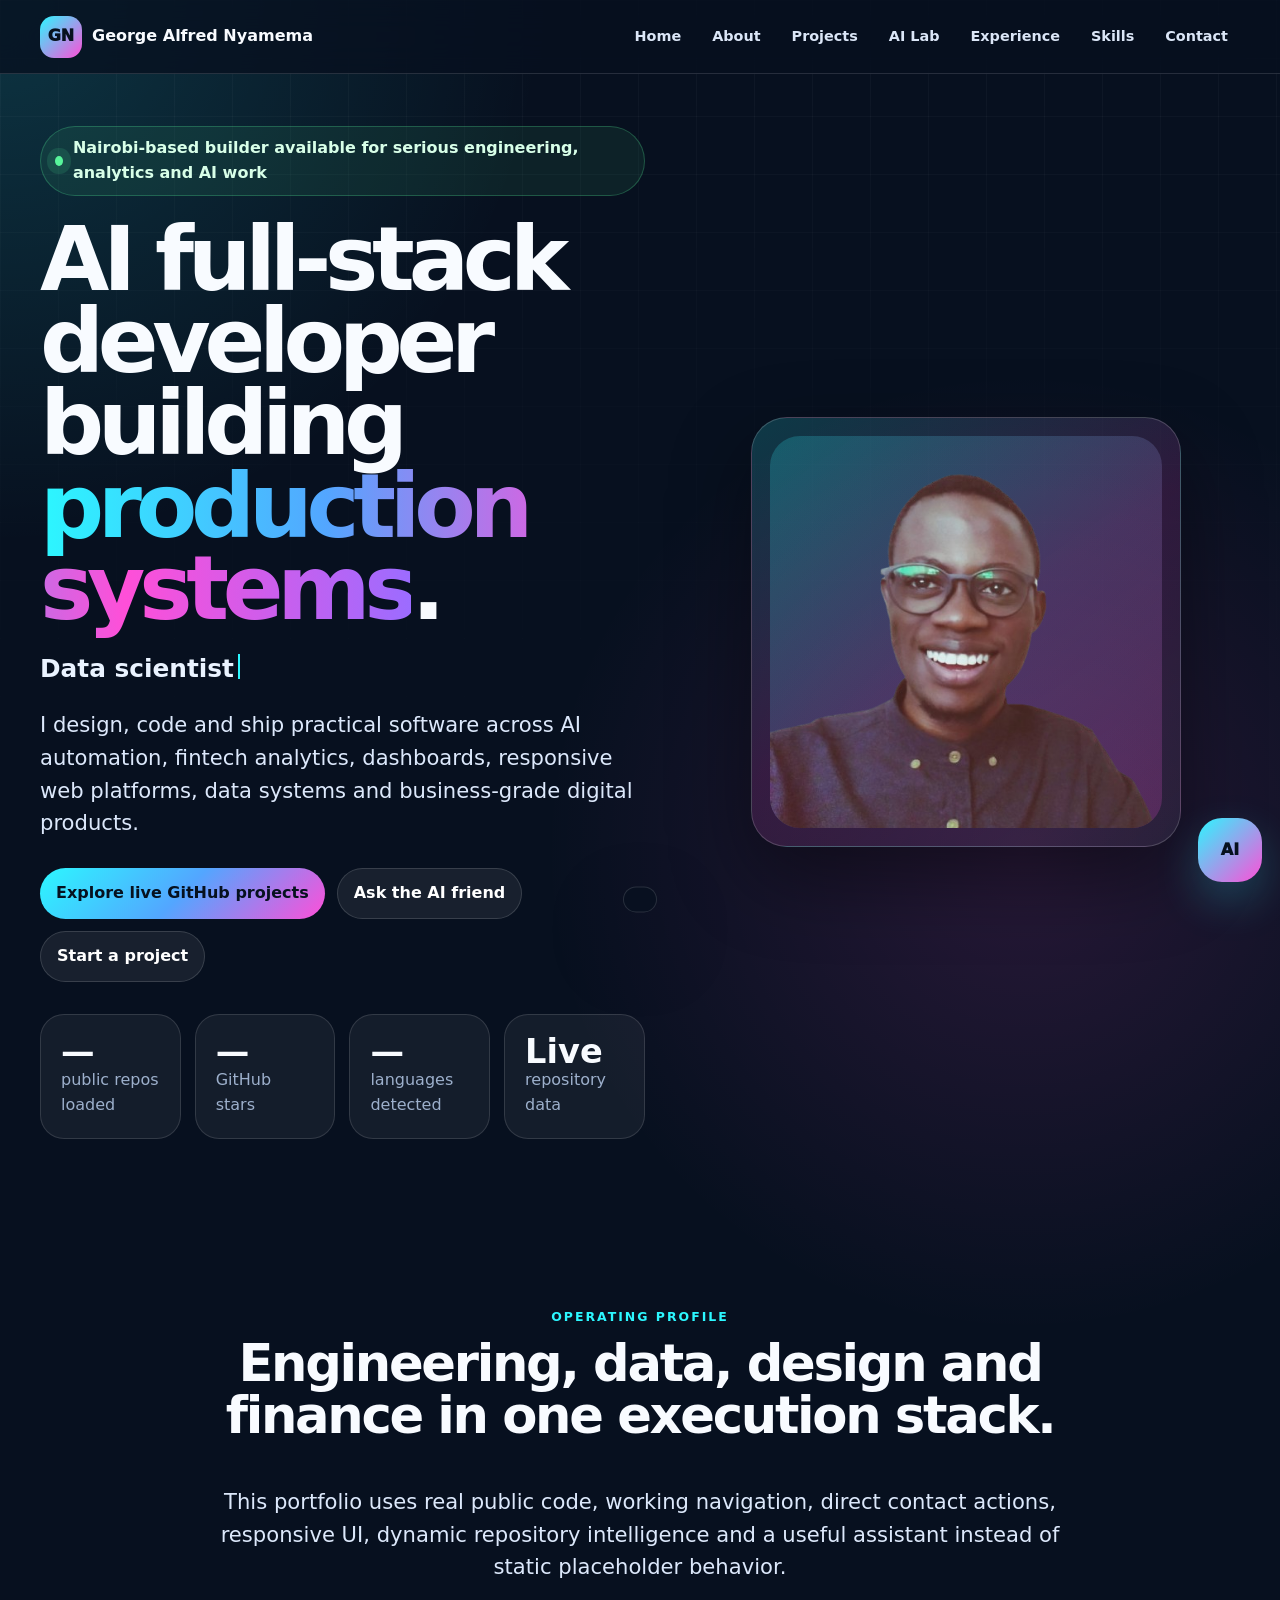
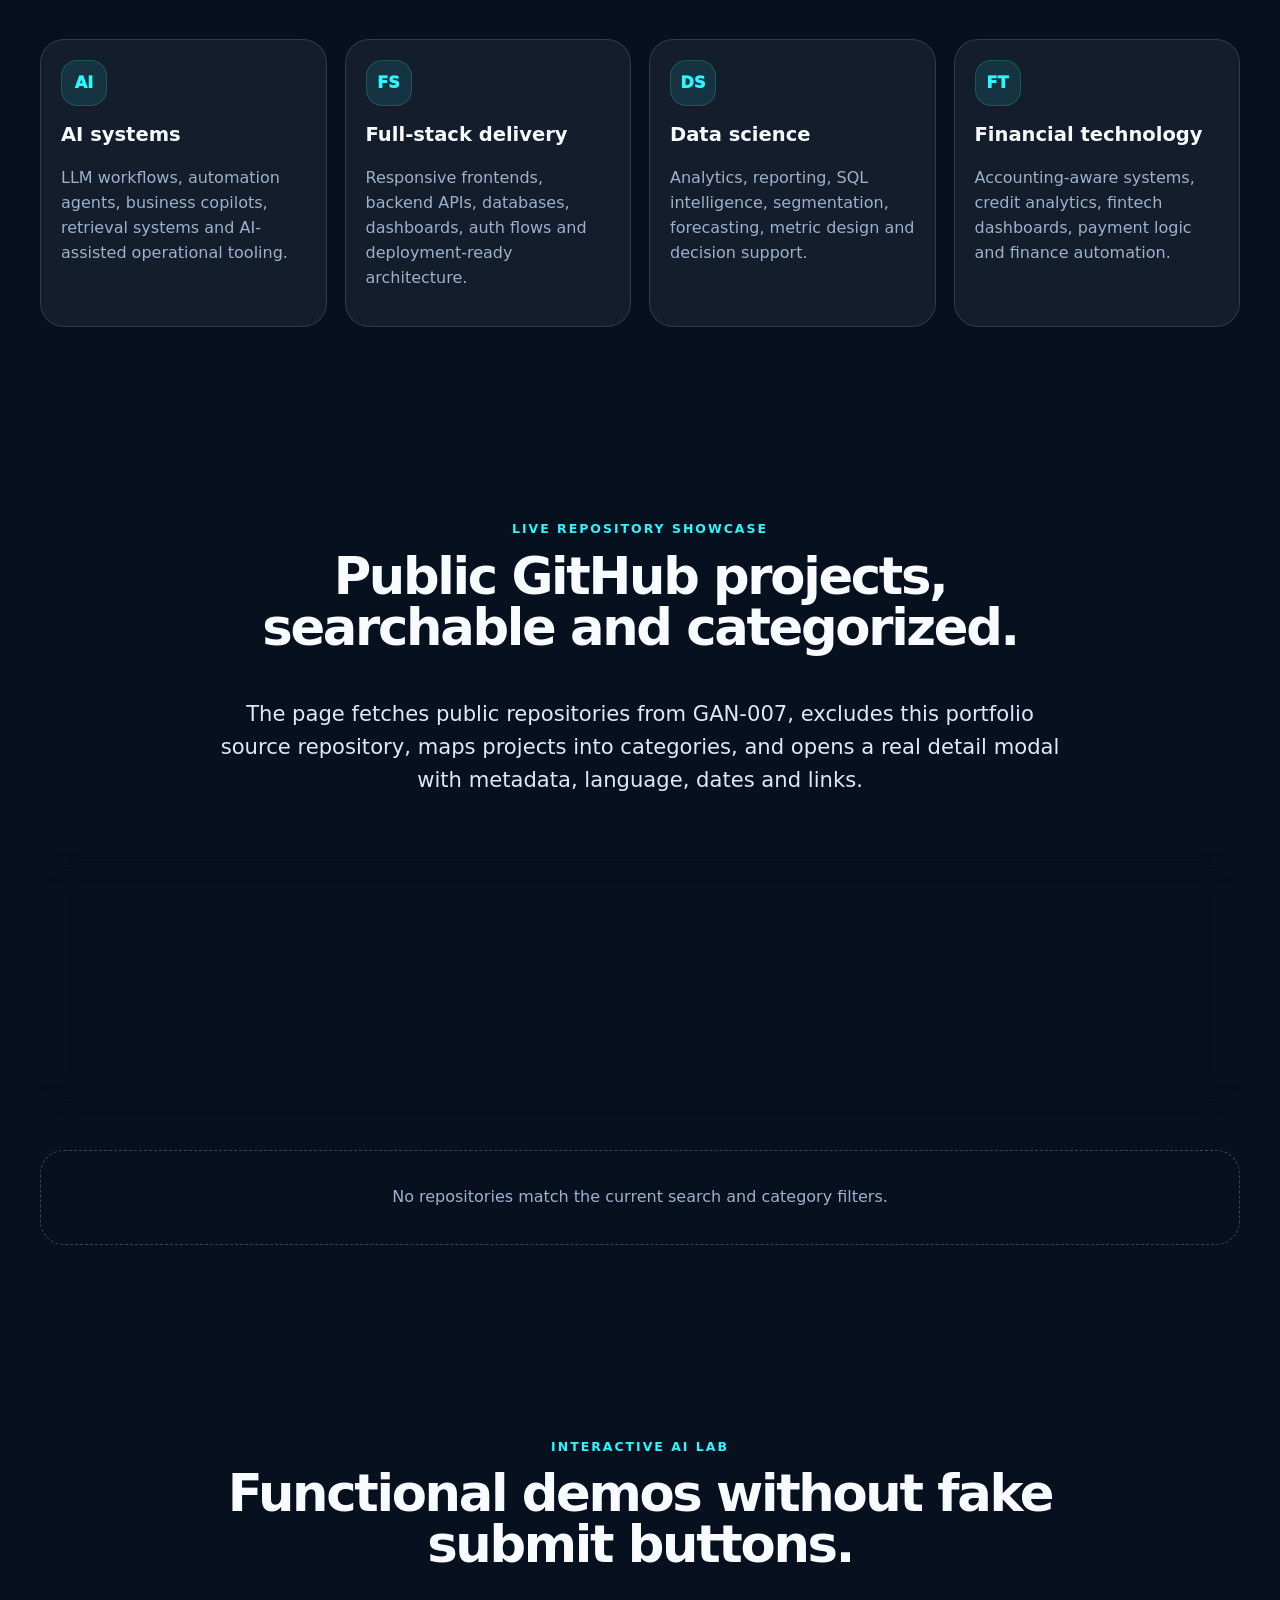
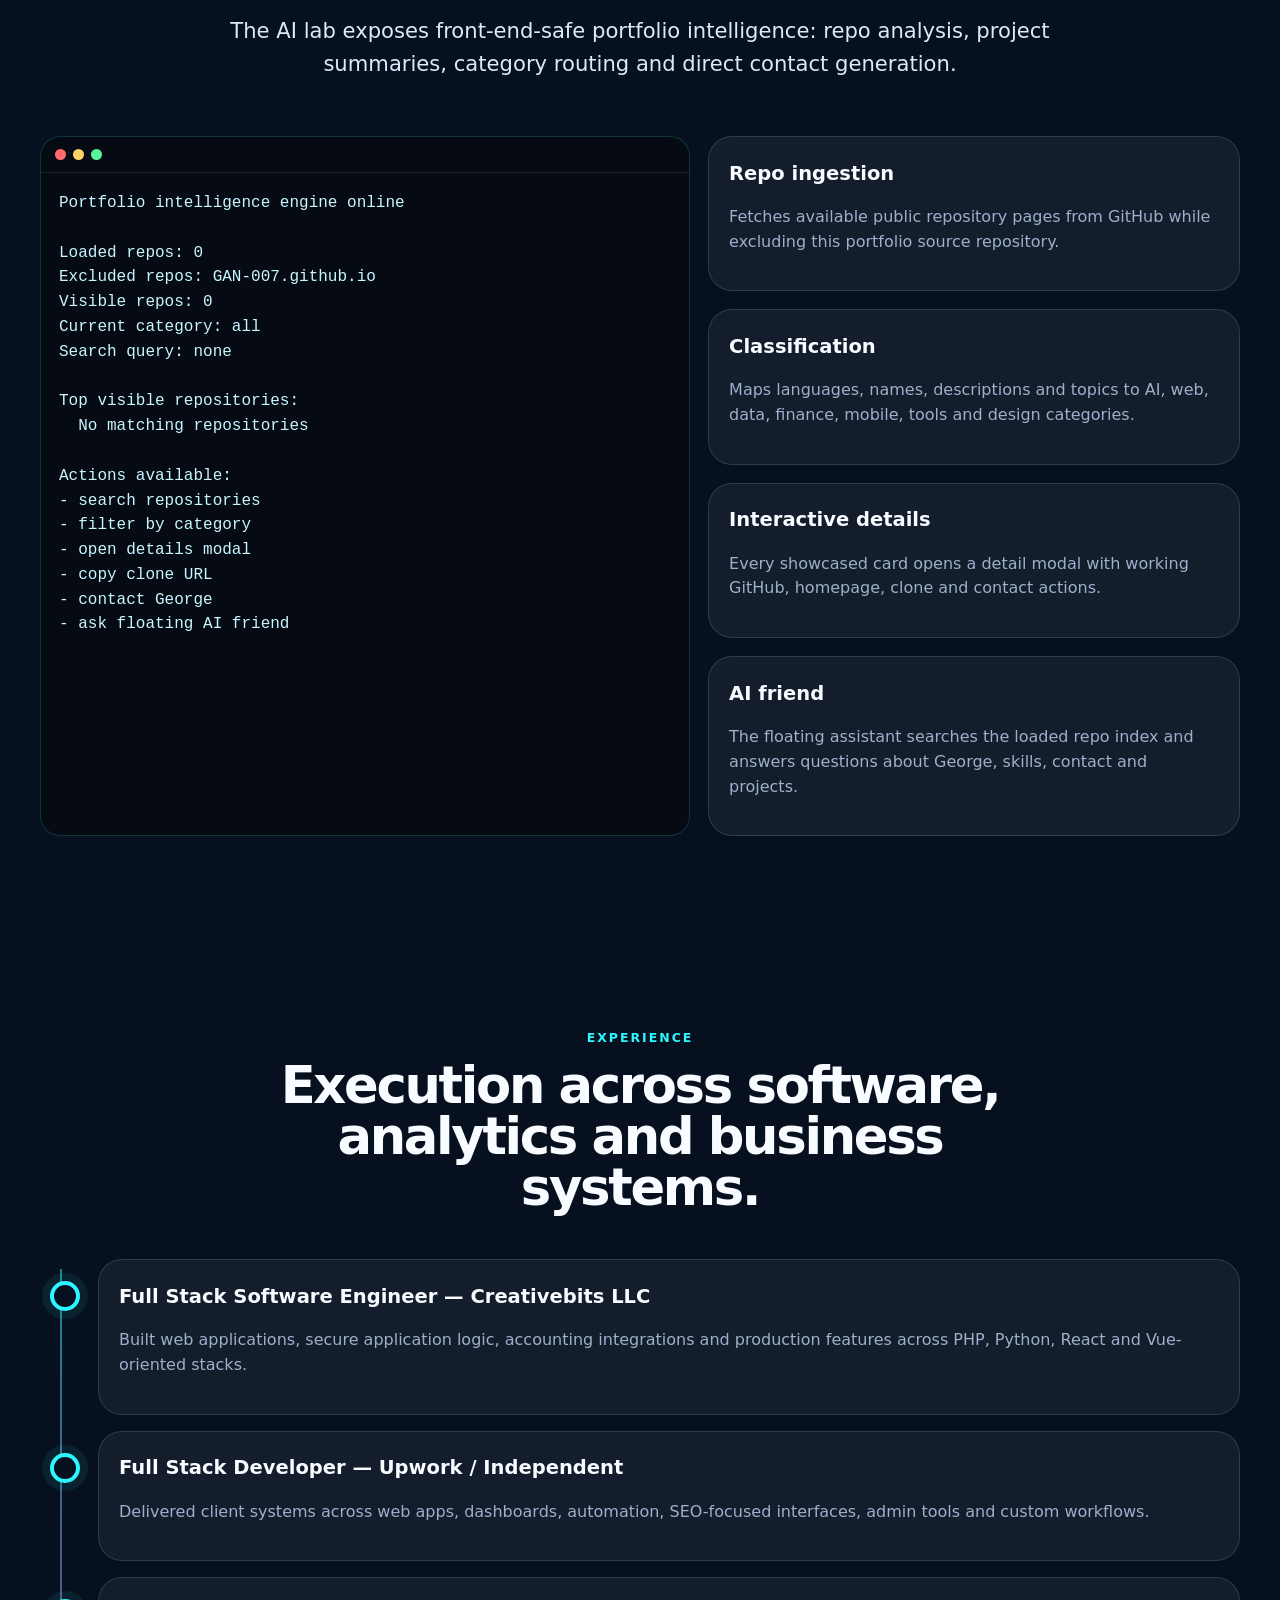
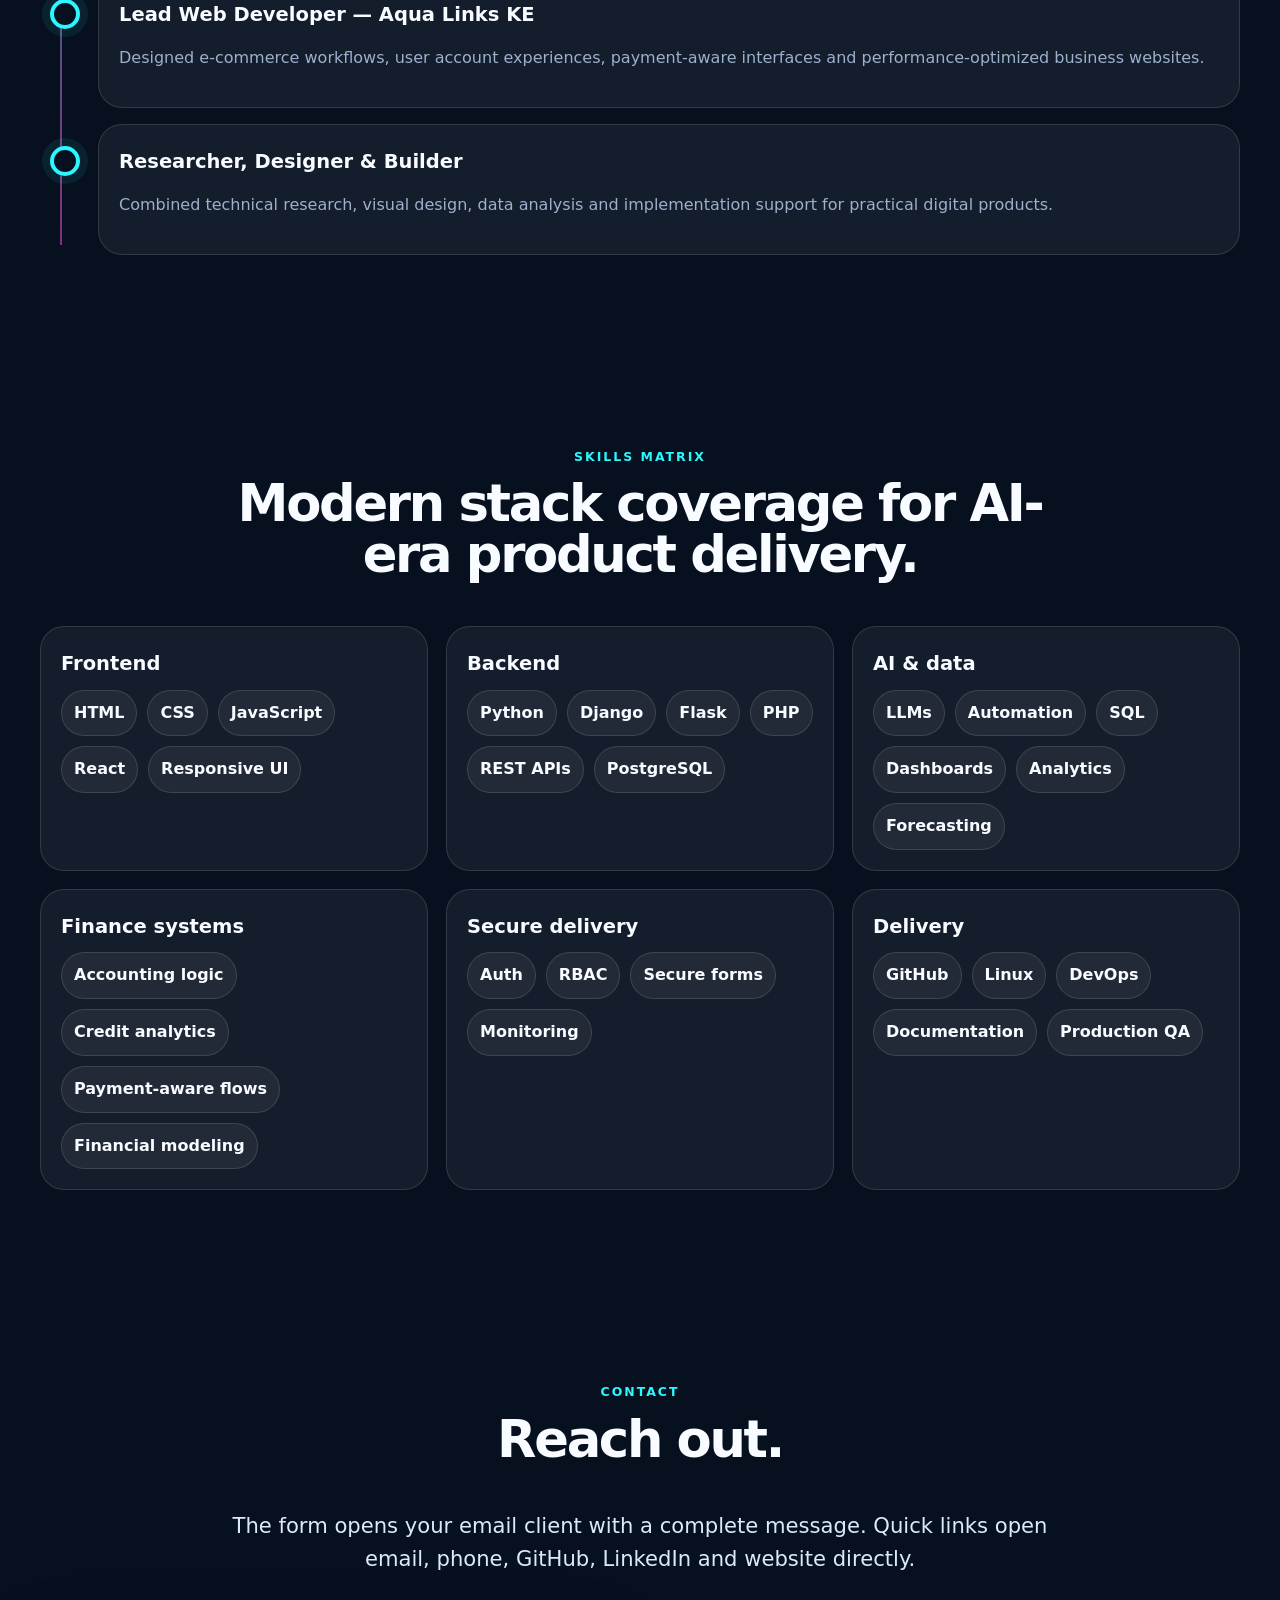
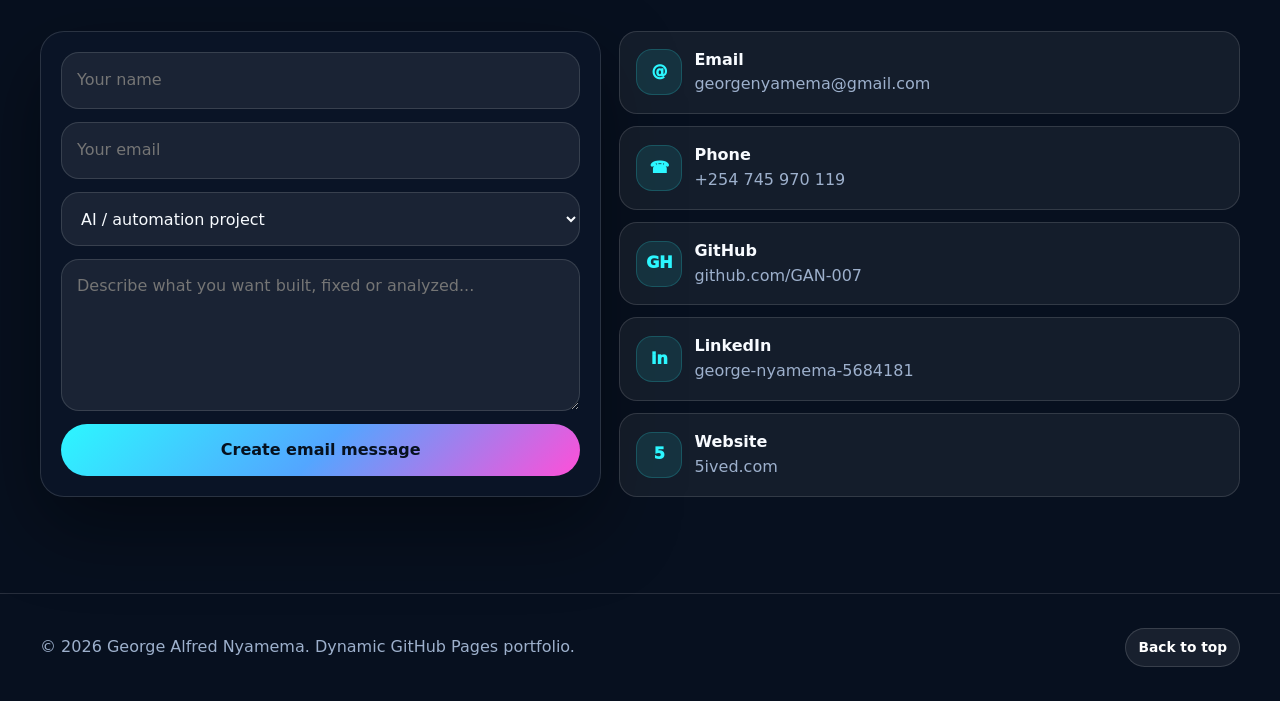
==== index.html @ 1d9b8ef5 "major" ====
<!doctype html>
<html lang="en">
<head>
  <meta charset="utf-8" />
  <meta name="viewport" content="width=device-width, initial-scale=1" />
  <title>George Alfred Nyamema | AI Full-Stack Developer</title>
  <meta name="description" content="George Alfred Nyamema portfolio with live GitHub projects, AI assistant, responsive design and working contact actions." />
  <meta name="theme-color" content="#07101f" />
  <meta property="og:title" content="George Alfred Nyamema | AI Full-Stack Developer" />
  <meta property="og:description" content="Dynamic portfolio powered by live public GitHub repositories." />
  <meta property="og:image" content="https://avatars.githubusercontent.com/u/56300754?v=4" />
  <style>
    :root{--bg:#07101f;--panel:rgba(12,22,41,.82);--panel2:rgba(9,17,33,.96);--text:#f8fbff;--muted:#9db0cc;--line:rgba(255,255,255,.13);--aqua:#2cf7ff;--blue:#53a6ff;--pink:#ff4fd8;--purple:#9c6cff;--green:#58f59b;--shadow:0 30px 80px rgba(0,0,0,.42);--radius:24px;--nav:74px;--max:1200px}*{box-sizing:border-box}html{scroll-behavior:smooth;scroll-padding-top:90px}body{margin:0;background:radial-gradient(circle at top left,rgba(44,247,255,.16),transparent 34rem),radial-gradient(circle at 80% 12%,rgba(255,79,216,.13),transparent 30rem),var(--bg);color:var(--text);font-family:Inter,ui-sans-serif,system-ui,-apple-system,BlinkMacSystemFont,"Segoe UI",sans-serif;line-height:1.55;overflow-x:hidden}body:before{content:"";position:fixed;inset:0;z-index:-2;background-image:linear-gradient(rgba(255,255,255,.035) 1px,transparent 1px),linear-gradient(90deg,rgba(255,255,255,.035) 1px,transparent 1px);background-size:58px 58px;mask-image:linear-gradient(to bottom,#000,rgba(0,0,0,.35),transparent 92%)}a{color:inherit;text-decoration:none}img{max-width:100%;display:block}button,input,textarea,select{font:inherit}.container{width:min(var(--max),calc(100% - 32px));margin:auto}.nav{position:fixed;inset:0 0 auto;z-index:1000;height:var(--nav);background:rgba(7,16,31,.78);border-bottom:1px solid var(--line);backdrop-filter:blur(18px)}.nav-inner{height:100%;display:flex;align-items:center;justify-content:space-between;gap:16px}.brand{display:flex;align-items:center;gap:10px;font-weight:900}.mark{width:42px;height:42px;border-radius:14px;display:grid;place-items:center;color:#06111f;background:linear-gradient(135deg,var(--aqua),var(--pink));font-weight:1000}.links{display:flex;gap:7px}.links a{padding:10px 12px;border-radius:999px;color:#dbe6f7;font-weight:750;font-size:.9rem}.links a:hover,.links a.active{background:rgba(255,255,255,.09);color:#fff}.menu{display:none;border:1px solid var(--line);background:rgba(255,255,255,.06);color:#fff;border-radius:14px;padding:10px 12px}.section{padding:96px 0;position:relative}.hero{min-height:100svh;display:grid;place-items:center;padding:126px 0 72px}.hero-grid{display:grid;grid-template-columns:1.05fr .95fr;gap:48px;align-items:center}.eyebrow{color:var(--aqua);font-weight:800;letter-spacing:.16em;font-size:.78rem;text-transform:uppercase}.gradient{background:linear-gradient(90deg,var(--aqua),var(--blue),var(--pink),var(--purple));-webkit-background-clip:text;background-clip:text;color:transparent}h1{font-size:clamp(2.8rem,7vw,7rem);line-height:.92;letter-spacing:-.07em;margin:0 0 20px}h2{font-size:clamp(2rem,4vw,4rem);line-height:1;letter-spacing:-.045em;margin:0 0 12px}h3{margin:.1rem 0 .65rem;font-size:1.22rem}.lead{font-size:clamp(1.04rem,2vw,1.32rem);color:#dce8fb;max-width:860px}.muted{color:var(--muted)}.status{display:inline-flex;gap:10px;align-items:center;border:1px solid rgba(88,245,155,.25);background:rgba(88,245,155,.08);padding:9px 14px;border-radius:999px;color:#d8ffe8;margin-bottom:22px;font-weight:750}.dot{width:10px;height:10px;border-radius:50%;background:var(--green);box-shadow:0 0 0 8px rgba(88,245,155,.12)}.typed{min-height:34px;color:#eaf3ff;font-size:clamp(1.1rem,2.4vw,1.55rem);font-weight:850;margin-bottom:18px}.blink{display:inline-block;width:2px;height:1em;background:var(--aqua);margin-left:4px;transform:translateY(2px);animation:blink 1s steps(1) infinite}@keyframes blink{50%{opacity:0}}.actions,.row{display:flex;flex-wrap:wrap;gap:12px;margin-top:28px}.btn{display:inline-flex;align-items:center;justify-content:center;gap:9px;min-height:44px;padding:12px 16px;border-radius:999px;border:1px solid rgba(255,255,255,.14);background:rgba(255,255,255,.07);color:#fff;cursor:pointer;font-weight:850;transition:.2s}.btn:hover{transform:translateY(-2px);background:rgba(255,255,255,.11);box-shadow:0 16px 30px rgba(0,0,0,.2)}.btn.primary{background:linear-gradient(135deg,var(--aqua),var(--blue),var(--pink));color:#06111f;border:0}.btn.small{min-height:36px;padding:8px 12px;font-size:.86rem}.media{min-height:520px;display:grid;place-items:center}.profile{width:min(430px,92vw);padding:18px;border-radius:36px;background:linear-gradient(145deg,rgba(44,247,255,.18),rgba(255,79,216,.14),rgba(255,255,255,.05));border:1px solid rgba(255,255,255,.18);box-shadow:var(--shadow)}.photo{overflow:hidden;border-radius:30px;aspect-ratio:1;background:linear-gradient(135deg,rgba(44,247,255,.2),rgba(255,79,216,.2))}.photo img{width:100%;height:100%;object-fit:cover}.metric-grid{display:grid;grid-template-columns:repeat(4,1fr);gap:14px;margin-top:32px}.metric,.card{padding:20px;border-radius:var(--radius);border:1px solid var(--line);background:rgba(255,255,255,.055)}.metric strong{display:block;font-size:clamp(1.4rem,3vw,2.1rem);line-height:1}.section-head{display:grid;gap:12px;max-width:850px;margin:0 auto 34px;text-align:center}.grid{display:grid;gap:18px}.cols4{grid-template-columns:repeat(4,1fr)}.cols3{grid-template-columns:repeat(3,1fr)}.card{transition:.2s}.card:hover{transform:translateY(-4px);border-color:rgba(44,247,255,.28);background:rgba(255,255,255,.075)}.icon{width:46px;height:46px;border-radius:16px;display:grid;place-items:center;background:rgba(44,247,255,.1);border:1px solid rgba(44,247,255,.18);color:var(--aqua);font-weight:1000;margin-bottom:14px}.glass{background:var(--panel);border:1px solid var(--line);box-shadow:var(--shadow);backdrop-filter:blur(18px);border-radius:var(--radius)}.controls{display:grid;grid-template-columns:minmax(260px,1fr) auto;gap:12px;align-items:center;margin-bottom:18px}input,textarea,select{width:100%;border:1px solid var(--line);background:rgba(255,255,255,.065);color:var(--text);border-radius:18px;padding:14px 15px;outline:none}input:focus,textarea:focus,select:focus{border-color:rgba(44,247,255,.55);box-shadow:0 0 0 4px rgba(44,247,255,.1)}.filters{display:flex;flex-wrap:wrap;gap:9px;margin:16px 0 24px}.filter{border:1px solid var(--line);background:rgba(255,255,255,.055);border-radius:999px;padding:9px 13px;cursor:pointer;font-weight:850;color:#dce8fb}.filter.active,.filter:hover{border-color:rgba(44,247,255,.45);background:rgba(44,247,255,.12);color:#fff}.repos{display:grid;grid-template-columns:repeat(3,1fr);gap:18px}.repo{min-height:270px;display:flex;flex-direction:column;gap:14px;position:relative;overflow:hidden}.repo:before{content:"";position:absolute;inset:0 0 auto;height:4px;background:linear-gradient(90deg,var(--aqua),var(--pink),var(--purple))}.repo-head{display:flex;justify-content:space-between;gap:14px;align-items:flex-start}.repo-title{margin:0;font-size:1.08rem;word-break:break-word}.desc{color:#cfdbef;min-height:48px;flex:1}.tags{display:flex;flex-wrap:wrap;gap:7px}.tag{border:1px solid rgba(255,255,255,.12);background:rgba(255,255,255,.07);border-radius:999px;padding:5px 8px;font-size:.76rem;color:#e9f1ff}.hot{border-color:rgba(255,79,216,.35);background:rgba(255,79,216,.12)}.meta{display:flex;flex-wrap:wrap;gap:10px;color:var(--muted);font-size:.85rem;margin-top:auto}.empty{text-align:center;padding:34px;border:1px dashed rgba(255,255,255,.22);border-radius:var(--radius);color:var(--muted)}.timeline{position:relative;display:grid;gap:16px}.timeline:before{content:"";position:absolute;left:20px;top:10px;bottom:10px;width:2px;background:linear-gradient(var(--aqua),var(--pink));opacity:.5}.time{position:relative;padding-left:58px}.time:before{content:"";position:absolute;left:10px;top:22px;width:22px;height:22px;border-radius:50%;background:var(--bg);border:4px solid var(--aqua);box-shadow:0 0 0 8px rgba(44,247,255,.08)}.skills{display:flex;flex-wrap:wrap;gap:10px}.skill{padding:10px 12px;background:rgba(255,255,255,.06);border:1px solid var(--line);border-radius:999px;font-weight:800}.lab{display:grid;grid-template-columns:1.1fr .9fr;gap:18px}.terminal{background:#050a13;border:1px solid rgba(44,247,255,.18);border-radius:20px;overflow:hidden}.term-head{display:flex;gap:7px;padding:12px 14px;border-bottom:1px solid rgba(255,255,255,.09)}.light{width:11px;height:11px;border-radius:50%;background:#ff6b6b}.light:nth-child(2){background:#ffd166}.light:nth-child(3){background:var(--green)}pre{margin:0}.term-body{padding:18px;font-family:ui-monospace,SFMono-Regular,Menlo,Consolas,monospace;color:#c9f7ff;min-height:320px;white-space:pre-wrap}.contact-grid{display:grid;grid-template-columns:.95fr 1.05fr;gap:18px}.form{display:grid;gap:13px}.form textarea{min-height:150px;resize:vertical}.contact-list{display:grid;gap:12px}.contact-link{display:flex;align-items:center;gap:12px;padding:16px;border-radius:18px;border:1px solid var(--line);background:rgba(255,255,255,.055)}.contact-link:hover{background:rgba(255,255,255,.08)}.modal{position:fixed;inset:0;z-index:3000;display:none;place-items:center;padding:20px;background:rgba(0,0,0,.72);backdrop-filter:blur(12px)}.modal.open{display:grid}.modal-card{width:min(980px,100%);max-height:88svh;overflow:auto;background:var(--panel2);border:1px solid rgba(255,255,255,.16);border-radius:28px;box-shadow:var(--shadow)}.modal-top{display:flex;justify-content:space-between;gap:16px;align-items:flex-start;padding:24px 24px 0}.modal-body{padding:22px 24px 24px;display:grid;gap:18px}.close{border:1px solid var(--line);background:rgba(255,255,255,.06);color:#fff;border-radius:14px;width:42px;height:42px;cursor:pointer}.stats{display:grid;grid-template-columns:repeat(4,1fr);gap:10px}.stat{padding:14px;border:1px solid var(--line);border-radius:16px;background:rgba(255,255,255,.055)}.stat strong{display:block;font-size:1.2rem}.ai-wrap{position:fixed;right:18px;bottom:18px;z-index:2500;display:grid;gap:10px;justify-items:end}.ai-panel{width:min(390px,calc(100vw - 28px));max-height:70svh;display:none;overflow:hidden;border-radius:24px;background:var(--panel2);border:1px solid rgba(255,255,255,.16);box-shadow:var(--shadow)}.ai-panel.open{display:block}.ai-head{padding:16px;display:flex;justify-content:space-between;align-items:center;gap:12px;border-bottom:1px solid var(--line)}.messages{height:min(390px,48svh);overflow:auto;padding:14px;display:grid;gap:10px}.msg{padding:11px 12px;border-radius:16px;background:rgba(255,255,255,.07);color:#eaf3ff;white-space:pre-wrap}.msg.user{margin-left:32px;background:rgba(44,247,255,.12)}.ai-form{display:flex;gap:8px;padding:12px;border-top:1px solid var(--line)}.ai-form input{flex:1;border-radius:999px;padding:11px 12px}.fab{width:64px;height:64px;border-radius:24px;border:0;cursor:pointer;background:linear-gradient(135deg,var(--aqua),var(--pink));color:#06111f;font-weight:1000;box-shadow:0 18px 44px rgba(44,247,255,.22)}.toast{position:fixed;left:50%;bottom:24px;transform:translateX(-50%) translateY(140%);z-index:4000;padding:12px 16px;border-radius:999px;background:var(--panel2);border:1px solid var(--line);box-shadow:var(--shadow);transition:.22s}.toast.show{transform:translateX(-50%) translateY(0)}footer{padding:34px 0;border-top:1px solid var(--line);color:var(--muted)}.footer{display:flex;justify-content:space-between;align-items:center;gap:14px;flex-wrap:wrap}.reveal{opacity:0;transform:translateY(24px);transition:.7s}.reveal.visible{opacity:1;transform:translateY(0)}@media(max-width:980px){.hero-grid,.lab,.contact-grid{grid-template-columns:1fr}.media{min-height:auto}.metric-grid{grid-template-columns:repeat(2,1fr)}.repos,.cols3,.cols4{grid-template-columns:repeat(2,1fr)}.links{position:fixed;inset:var(--nav) 12px auto;display:none;flex-direction:column;align-items:stretch;padding:12px;border-radius:22px;background:var(--panel2);border:1px solid var(--line);box-shadow:var(--shadow)}.links.open{display:flex}.menu{display:inline-flex}}@media(max-width:640px){:root{--nav:68px}.section{padding:72px 0}.repos,.cols3,.cols4,.stats{grid-template-columns:1fr}.controls{grid-template-columns:1fr}.metric-grid{grid-template-columns:1fr}.actions,.row{flex-direction:column;align-items:stretch}.btn{width:100%}.ai-wrap{right:12px;bottom:12px}.fab{width:58px;height:58px;border-radius:20px}}@media(prefers-reduced-motion:reduce){*,*:before,*:after{animation-duration:.01ms!important;animation-iteration-count:1!important;scroll-behavior:auto!important;transition-duration:.01ms!important}}
  </style>
</head>
<body>
  <nav class="nav"><div class="container nav-inner"><a href="#home" class="brand"><span class="mark">GN</span><span>George Alfred Nyamema</span></a><button class="menu" id="menu" type="button" aria-expanded="false">☰</button><div class="links" id="links"><a href="#home">Home</a><a href="#about">About</a><a href="#projects">Projects</a><a href="#lab">AI Lab</a><a href="#experience">Experience</a><a href="#skills">Skills</a><a href="#contact">Contact</a></div></div></nav>
  <main>
    <section class="hero section" id="home"><div class="container hero-grid"><div class="reveal"><div class="status"><span class="dot"></span>Nairobi-based builder available for serious engineering, analytics and AI work</div><h1>AI full-stack developer building <span class="gradient">production systems</span>.</h1><div class="typed"><span id="typed">Data scientist</span><span class="blink"></span></div><p class="lead">I design, code and ship practical software across AI automation, fintech analytics, dashboards, responsive web platforms, data systems and business-grade digital products.</p><div class="actions"><a class="btn primary" href="#projects">Explore live GitHub projects</a><button class="btn" type="button" data-open-ai>Ask the AI friend</button><a class="btn" href="mailto:georgenyamema@gmail.com?subject=Project%20Inquiry%20from%20Portfolio">Start a project</a></div><div class="metric-grid"><div class="metric"><strong id="mRepos">—</strong><span class="muted">public repos loaded</span></div><div class="metric"><strong id="mStars">—</strong><span class="muted">GitHub stars</span></div><div class="metric"><strong id="mLangs">—</strong><span class="muted">languages detected</span></div><div class="metric"><strong id="mUpdated">Live</strong><span class="muted">repository data</span></div></div></div><div class="media reveal"><div class="profile"><div class="photo"><img src="./main.png" alt="George Alfred Nyamema" width="720" height="720" fetchpriority="high" onerror="this.onerror=null;this.src='https://avatars.githubusercontent.com/u/56300754?v=4';"></div></div></div></div></section>
    <section class="section" id="about"><div class="container"><div class="section-head reveal"><div class="eyebrow">Operating profile</div><h2>Engineering, data, design and finance in one execution stack.</h2><p class="lead">This portfolio uses real public code, working navigation, direct contact actions, responsive UI, dynamic repository intelligence and a useful assistant instead of static placeholder behavior.</p></div><div class="grid cols4"><article class="card reveal"><div class="icon">AI</div><h3>AI systems</h3><p class="muted">LLM workflows, automation agents, business copilots, retrieval systems and AI-assisted operational tooling.</p></article><article class="card reveal"><div class="icon">FS</div><h3>Full-stack delivery</h3><p class="muted">Responsive frontends, backend APIs, databases, dashboards, auth flows and deployment-ready architecture.</p></article><article class="card reveal"><div class="icon">DS</div><h3>Data science</h3><p class="muted">Analytics, reporting, SQL intelligence, segmentation, forecasting, metric design and decision support.</p></article><article class="card reveal"><div class="icon">FT</div><h3>Financial technology</h3><p class="muted">Accounting-aware systems, credit analytics, fintech dashboards, payment logic and finance automation.</p></article></div></div></section>
    <section class="section" id="projects"><div class="container"><div class="section-head reveal"><div class="eyebrow">Live repository showcase</div><h2>Public GitHub projects, searchable and categorized.</h2><p class="lead">The page fetches public repositories from GAN-007, excludes this portfolio source repository, maps projects into categories, and opens a real detail modal with metadata, language, dates and links.</p></div><div class="glass card reveal"><div class="controls"><input id="search" type="search" placeholder="Search by repo name, description, language, topic or category..."><div class="row" style="margin:0"><button class="btn small" id="refresh" type="button">Refresh repos</button><button class="btn small" id="auto" type="button" aria-pressed="false">Auto scroll</button></div></div><div class="filters" id="filters"></div><div id="status" class="muted">Loading public repositories from GitHub…</div></div><div class="repos" id="repos" style="margin-top:18px"></div><div id="empty" class="empty" style="display:none;margin-top:18px">No repositories match the current search and category filters.</div></div></section>
    <section class="section" id="lab"><div class="container"><div class="section-head reveal"><div class="eyebrow">Interactive AI lab</div><h2>Functional demos without fake submit buttons.</h2><p class="lead">The AI lab exposes front-end-safe portfolio intelligence: repo analysis, project summaries, category routing and direct contact generation.</p></div><div class="lab"><div class="terminal reveal"><div class="term-head"><span class="light"></span><span class="light"></span><span class="light"></span></div><pre class="term-body" id="terminal">Booting portfolio intelligence engine...</pre></div><div class="grid"><div class="card reveal"><h3>Repo ingestion</h3><p class="muted">Fetches available public repository pages from GitHub while excluding this portfolio source repository.</p></div><div class="card reveal"><h3>Classification</h3><p class="muted">Maps languages, names, descriptions and topics to AI, web, data, finance, mobile, tools and design categories.</p></div><div class="card reveal"><h3>Interactive details</h3><p class="muted">Every showcased card opens a detail modal with working GitHub, homepage, clone and contact actions.</p></div><div class="card reveal"><h3>AI friend</h3><p class="muted">The floating assistant searches the loaded repo index and answers questions about George, skills, contact and projects.</p></div></div></div></div></section>
    <section class="section" id="experience"><div class="container"><div class="section-head reveal"><div class="eyebrow">Experience</div><h2>Execution across software, analytics and business systems.</h2></div><div class="timeline"><article class="time reveal"><div class="card"><h3>Full Stack Software Engineer — Creativebits LLC</h3><p class="muted">Built web applications, secure application logic, accounting integrations and production features across PHP, Python, React and Vue-oriented stacks.</p></div></article><article class="time reveal"><div class="card"><h3>Full Stack Developer — Upwork / Independent</h3><p class="muted">Delivered client systems across web apps, dashboards, automation, SEO-focused interfaces, admin tools and custom workflows.</p></div></article><article class="time reveal"><div class="card"><h3>Lead Web Developer — Aqua Links KE</h3><p class="muted">Designed e-commerce workflows, user account experiences, payment-aware interfaces and performance-optimized business websites.</p></div></article><article class="time reveal"><div class="card"><h3>Researcher, Designer & Builder</h3><p class="muted">Combined technical research, visual design, data analysis and implementation support for practical digital products.</p></div></article></div></div></section>
    <section class="section" id="skills"><div class="container"><div class="section-head reveal"><div class="eyebrow">Skills matrix</div><h2>Modern stack coverage for AI-era product delivery.</h2></div><div class="grid cols3"><article class="card reveal"><h3>Frontend</h3><div class="skills"><span class="skill">HTML</span><span class="skill">CSS</span><span class="skill">JavaScript</span><span class="skill">React</span><span class="skill">Responsive UI</span></div></article><article class="card reveal"><h3>Backend</h3><div class="skills"><span class="skill">Python</span><span class="skill">Django</span><span class="skill">Flask</span><span class="skill">PHP</span><span class="skill">REST APIs</span><span class="skill">PostgreSQL</span></div></article><article class="card reveal"><h3>AI & data</h3><div class="skills"><span class="skill">LLMs</span><span class="skill">Automation</span><span class="skill">SQL</span><span class="skill">Dashboards</span><span class="skill">Analytics</span><span class="skill">Forecasting</span></div></article><article class="card reveal"><h3>Finance systems</h3><div class="skills"><span class="skill">Accounting logic</span><span class="skill">Credit analytics</span><span class="skill">Payment-aware flows</span><span class="skill">Financial modeling</span></div></article><article class="card reveal"><h3>Secure delivery</h3><div class="skills"><span class="skill">Auth</span><span class="skill">RBAC</span><span class="skill">Secure forms</span><span class="skill">Monitoring</span></div></article><article class="card reveal"><h3>Delivery</h3><div class="skills"><span class="skill">GitHub</span><span class="skill">Linux</span><span class="skill">DevOps</span><span class="skill">Documentation</span><span class="skill">Production QA</span></div></article></div></div></section>
    <section class="section" id="contact"><div class="container"><div class="section-head reveal"><div class="eyebrow">Contact</div><h2>Reach out.</h2><p class="lead">The form opens your email client with a complete message. Quick links open email, phone, GitHub, LinkedIn and website directly.</p></div><div class="contact-grid"><form class="form glass card reveal" id="contactForm"><input id="name" autocomplete="name" required placeholder="Your name"><input id="email" autocomplete="email" type="email" required placeholder="Your email"><select id="topic"><option>AI / automation project</option><option>Full-stack web application</option><option>Data science / dashboard project</option><option>Fintech / finance system</option><option>General collaboration</option></select><textarea id="message" required placeholder="Describe what you want built, fixed or analyzed..."></textarea><button class="btn primary" type="submit">Create email message</button></form><div class="contact-list reveal"><a class="contact-link" href="mailto:georgenyamema@gmail.com"><span class="icon" style="margin:0">@</span><span><strong>Email</strong><br><span class="muted">georgenyamema@gmail.com</span></span></a><a class="contact-link" href="tel:+254745970119"><span class="icon" style="margin:0">☎</span><span><strong>Phone</strong><br><span class="muted">+254 745 970 119</span></span></a><a class="contact-link" href="https://github.com/GAN-007" target="_blank" rel="noopener noreferrer"><span class="icon" style="margin:0">GH</span><span><strong>GitHub</strong><br><span class="muted">github.com/GAN-007</span></span></a><a class="contact-link" href="https://linkedin.com/in/george-nyamema-5684181" target="_blank" rel="noopener noreferrer"><span class="icon" style="margin:0">in</span><span><strong>LinkedIn</strong><br><span class="muted">george-nyamema-5684181</span></span></a><a class="contact-link" href="https://5ived.com/" target="_blank" rel="noopener noreferrer"><span class="icon" style="margin:0">5</span><span><strong>Website</strong><br><span class="muted">5ived.com</span></span></a></div></div></div></section>
  </main>
  <div class="modal" id="modal" role="dialog" aria-modal="true" aria-labelledby="modalTitle"><div class="modal-card"><div class="modal-top"><div><div class="eyebrow" id="modalCat">Repository</div><h2 id="modalTitle">Repository details</h2><p class="muted" id="modalDesc"></p></div><button class="close" type="button" id="closeModal">×</button></div><div class="modal-body" id="modalBody"></div></div></div>
  <div class="ai-wrap"><div class="ai-panel" id="aiPanel"><div class="ai-head"><div><strong>George AI Friend</strong><br><span class="muted">Ask about skills, projects, contact or repos</span></div><button class="close" type="button" id="aiClose">×</button></div><div class="messages" id="messages"></div><form class="ai-form" id="aiForm"><input id="aiInput" autocomplete="off" placeholder="Ask: best AI repo, contact, skills..."><button class="btn small primary" type="submit" style="width:auto">Send</button></form></div><button class="fab" type="button" id="aiToggle">AI</button></div>
  <div class="toast" id="toast"></div><footer><div class="container footer"><span>© <span id="year"></span> George Alfred Nyamema. Dynamic GitHub Pages portfolio.</span><a class="btn small" href="#home">Back to top</a></div></footer>
  <script>
    const CONFIG={owner:'GAN-007',email:'georgenyamema@gmail.com',phone:'+254745970119',api:'https://api.github.com/users/GAN-007/repos?sort=updated&direction=desc&per_page=100&type=public',excludedRepos:['GAN-007.github.io']};const state={repos:[],filtered:[],cat:'all',q:'',timer:null,cats:[['all','All'],['ai','AI'],['web','Web'],['data','Data'],['finance','Finance'],['security','Security'],['mobile','Mobile'],['tools','Tools'],['design','Design'],['backend','Backend'],['frontend','Frontend']]};const $=(s,r=document)=>r.querySelector(s);const $$=(s,r=document)=>[...r.querySelectorAll(s)];function clean(v){return String(v??'').replace(/[&<>"']/g,c=>({'&':'&amp;','<':'&lt;','>':'&gt;','"':'&quot;',"'":'&#039;'}[c]))}function date(v){return v?new Intl.DateTimeFormat('en-KE',{year:'numeric',month:'short',day:'2-digit'}).format(new Date(v)):'Unknown'}function toast(t){const e=$('#toast');e.textContent=t;e.classList.add('show');clearTimeout(toast.t);toast.t=setTimeout(()=>e.classList.remove('show'),2400)}function classify(r){const t=[r.name,r.description,r.language,...(r.topics||[])].join(' ').toLowerCase(),c=new Set(['all']),has=a=>a.some(x=>t.includes(x));if(has(['ai','artificial','machine-learning','ml','llm','gpt','chatbot','neural','automation','agent']))c.add('ai');if(has(['web','website','html','css','javascript','typescript','react','vue','next','frontend','portfolio','dashboard']))c.add('web');if(has(['data','analytics','sql','python','pandas','notebook','visualization','dashboard','report']))c.add('data');if(has(['finance','financial','trading','credit','loan','accounting','payment','bank']))c.add('finance');if(has(['security','cyber','auth','jwt','encryption']))c.add('security');if(has(['android','ios','mobile','flutter','react-native','kotlin','swift']))c.add('mobile');if(has(['cli','tool','script','automation','bot','utility','generator']))c.add('tools');if(has(['design','ui','ux','figma','css','graphics']))c.add('design');if(has(['api','django','flask','fastapi','php','laravel','node','backend','server']))c.add('backend');if(has(['react','vue','html','css','frontend','tailwind','javascript','typescript']))c.add('frontend');if(c.size===1){if(['Python','PHP','Java','Go','Ruby'].includes(r.language))c.add('backend');if(['JavaScript','TypeScript','HTML','CSS'].includes(r.language))c.add('frontend')}return[...c]}function score(r){const d=Math.max(1,(Date.now()-new Date(r.updated_at).getTime())/864e5);return r.stargazers_count*4+r.forks_count*3+Math.max(0,90-Math.min(90,d))+(r.description?12:0)}async function fetchRepos(){let u=CONFIG.api,out=[],seen=new Set;while(u&&!seen.has(u)){seen.add(u);const res=await fetch(u,{headers:{Accept:'application/vnd.github+json'}});if(!res.ok)throw Error('GitHub API '+res.status);out.push(...await res.json());const link=res.headers.get('Link')||'',m=link.match(/<([^>]+)>; rel="next"/);u=m?m[1]:''}return out.filter(r=>!r.archived&&!CONFIG.excludedRepos.includes(r.name)).map(r=>({...r,categories:classify(r),score:score(r),blob:[r.name,r.description,r.language,...(r.topics||[]),classify(r).join(' ')].join(' ').toLowerCase()})).sort((a,b)=>b.score-a.score)}function tags(r){return[r.language,...r.categories.filter(x=>x!=='all'),...(r.topics||[])].filter(Boolean).filter((v,i,a)=>a.findIndex(x=>String(x).toLowerCase()===String(v).toLowerCase())===i).slice(0,5).map(t=>`<span class="tag">${clean(t)}</span>`).join('')}function filters(){const box=$('#filters');box.innerHTML=state.cats.map(([id,label])=>{const n=id==='all'?state.repos.length:state.repos.filter(r=>r.categories.includes(id)).length;return`<button class="filter ${state.cat===id?'active':''}" data-cat="${id}" type="button">${label} <span class="muted">${n}</span></button>`}).join('');$$('.filter',box).forEach(b=>b.onclick=()=>{state.cat=b.dataset.cat;filters();apply()})}function render(){const grid=$('#repos');$('#empty').style.display=state.filtered.length?'none':'block';grid.innerHTML=state.filtered.map(r=>`<article class="repo card reveal visible"><div class="repo-head"><h3 class="repo-title">${clean(r.name)}</h3><span class="tag hot">${clean(r.language||'Code')}</span></div><p class="desc">${clean(r.description||'Public repository by George Alfred Nyamema.')}</p><div class="tags">${tags(r)}</div><div class="meta"><span>★ ${r.stargazers_count}</span><span>⑂ ${r.forks_count}</span><span>Updated ${date(r.updated_at)}</span></div><div class="row" style="margin-top:0"><button class="btn small primary" data-i="${state.repos.indexOf(r)}" type="button">Details</button><a class="btn small" href="${r.html_url}" target="_blank" rel="noopener">GitHub</a>${r.homepage?`<a class="btn small" href="${clean(r.homepage)}" target="_blank" rel="noopener">Live</a>`:''}</div></article>`).join('');$$('[data-i]',grid).forEach(b=>b.onclick=()=>openModal(state.repos[+b.dataset.i]))}function metrics(){const langs=new Set(state.repos.map(r=>r.language).filter(Boolean));$('#mRepos').textContent=state.repos.length;$('#mStars').textContent=state.repos.reduce((s,r)=>s+r.stargazers_count,0);$('#mLangs').textContent=langs.size;$('#mUpdated').textContent=state.repos[0]?date(state.repos[0].updated_at):'Live'}function term(){const top=state.filtered.slice(0,5).map(r=>`  • ${r.name} [${r.language||'Code'}] ★${r.stargazers_count}`).join('\n')||'  No matching repositories';$('#terminal').textContent=`Portfolio intelligence engine online\n\nLoaded repos: ${state.repos.length}\nExcluded repos: ${CONFIG.excludedRepos.join(', ')}\nVisible repos: ${state.filtered.length}\nCurrent category: ${state.cat}\nSearch query: ${state.q||'none'}\n\nTop visible repositories:\n${top}\n\nActions available:\n- search repositories\n- filter by category\n- open details modal\n- copy clone URL\n- contact George\n- ask floating AI friend`}function apply(){const q=state.q.trim().toLowerCase();state.filtered=state.repos.filter(r=>(state.cat==='all'||r.categories.includes(state.cat))&&(!q||r.blob.includes(q)));render();term()}function openModal(r){if(!r)return;$('#modalCat').textContent=r.categories.filter(x=>x!=='all').join(' / ')||'Repository';$('#modalTitle').textContent=r.name;$('#modalDesc').textContent=r.description||'Public repository by George Alfred Nyamema.';$('#modalBody').innerHTML=`<div class="stats"><div class="stat"><strong>${clean(r.language||'Code')}</strong><span class="muted">Primary language</span></div><div class="stat"><strong>${r.stargazers_count}</strong><span class="muted">Stars</span></div><div class="stat"><strong>${r.forks_count}</strong><span class="muted">Forks</span></div><div class="stat"><strong>${date(r.updated_at)}</strong><span class="muted">Last updated</span></div></div><div class="card"><h3>Repository intelligence</h3><p class="muted">${clean(r.description||'Public repository by George Alfred Nyamema.')}</p><div class="tags">${tags(r)}</div></div><div class="row"><a class="btn primary" href="${r.html_url}" target="_blank" rel="noopener">Open GitHub repository</a>${r.homepage?`<a class="btn" href="${clean(r.homepage)}" target="_blank" rel="noopener">Open live project</a>`:''}<button class="btn" id="copy" type="button">Copy clone URL</button><a class="btn" href="mailto:${CONFIG.email}?subject=${encodeURIComponent('Project inquiry: '+r.name)}&body=${encodeURIComponent('Hi George,\n\nI saw your repository '+r.name+' on your portfolio and would like to discuss it.\n\nRepository: '+r.html_url+'\n\n')}">Discuss this project</a></div>`;$('#modal').classList.add('open');document.body.style.overflow='hidden';$('#copy').onclick=async()=>{await navigator.clipboard.writeText(r.clone_url);toast('Clone URL copied')}}function closeModal(){$('#modal').classList.remove('open');document.body.style.overflow=''}async function load(){const s=$('#status');s.textContent='Loading public repositories from GitHub…';try{state.repos=await fetchRepos();state.filtered=[...state.repos];metrics();filters();apply();s.textContent=`Loaded ${state.repos.length} public repositories from GitHub. The portfolio source repository is intentionally excluded from showcase results.`;toast('GitHub repositories loaded')}catch(e){console.error(e);s.textContent='GitHub API could not be reached right now. Contact and portfolio sections remain available.';state.repos=[];state.filtered=[];filters();render();term()}}function addMsg(t,user=false){const d=document.createElement('div');d.className='msg '+(user?'user':'bot');d.textContent=t;$('#messages').appendChild(d);$('#messages').scrollTop=$('#messages').scrollHeight}function answer(v){const t=v.toLowerCase(),m=state.repos.filter(r=>r.blob.includes(t)||t.split(/\s+/).some(w=>w.length>3&&r.blob.includes(w))).slice(0,4);if(t.includes('contact')||t.includes('email')||t.includes('phone'))return`Email: ${CONFIG.email}\nPhone: ${CONFIG.phone}\nGitHub: https://github.com/GAN-007`;if(t.includes('skill')||t.includes('stack'))return'George works across AI automation, Python, Django/Flask, PHP, JavaScript, React, SQL, dashboards, data science, financial modeling, fintech logic, secure auth and responsive production web interfaces.';if(t.includes('repo')||t.includes('project')||m.length){const a=m.length?m:state.repos.slice(0,4);return`Best matching showcased repositories:\n${a.map(r=>'• '+r.name+' — '+(r.language||'Code')+' — '+r.html_url).join('\n')}`}if(t.includes('ai')){const a=state.repos.filter(r=>r.categories.includes('ai')).slice(0,5);return`AI-related showcased repos loaded: ${a.map(r=>r.name).join(', ')||'none detected yet'}.`}return`I can help explore George's showcased projects, skills, AI work, repo categories or contact options. Loaded public repos: ${state.repos.length}. Excluded from showcase: ${CONFIG.excludedRepos.join(', ')}.`}function openAI(){$('#aiPanel').classList.add('open');$('#aiInput').focus();if(!$('#messages').dataset.started){addMsg('Hi GAN. Ask me about George, showcased projects, skills, repos, contact, AI or finance.');$('#messages').dataset.started='1'}}document.addEventListener('DOMContentLoaded',()=>{$('#year').textContent=new Date().getFullYear();$('#menu').onclick=()=>{const l=$('#links'),o=l.classList.toggle('open');$('#menu').setAttribute('aria-expanded',String(o))};$$('#links a').forEach(a=>a.onclick=()=>$('#links').classList.remove('open'));const observer=new IntersectionObserver(es=>es.forEach(e=>{if(e.isIntersecting)e.target.classList.add('visible')}),{threshold:.08});$$('.reveal').forEach(el=>observer.observe(el));const phrases=['Data scientist','AI automation builder','Full-stack developer','Fintech systems thinker','Dashboard and SQL analyst'];let pi=0,li=0,del=false;(function type(){const p=phrases[pi];$('#typed').textContent=p.slice(0,li);if(!del&&li<p.length)li++;else if(!del&&li===p.length){del=true;return setTimeout(type,1200)}else if(del&&li>0)li--;else{del=false;pi=(pi+1)%phrases.length}setTimeout(type,del?34:58)})();$('#search').oninput=e=>{state.q=e.target.value;apply()};$('#refresh').onclick=load;$('#closeModal').onclick=closeModal;$('#modal').onclick=e=>{if(e.target.id==='modal')closeModal()};document.onkeydown=e=>{if(e.key==='Escape'){closeModal();$('#aiPanel').classList.remove('open')}};$('#contactForm').onsubmit=e=>{e.preventDefault();const n=$('#name').value.trim(),em=$('#email').value.trim(),topic=$('#topic').value,msg=$('#message').value.trim();if(!n||!em||!msg)return toast('Fill in your name, email and message');location.href=`mailto:${CONFIG.email}?subject=${encodeURIComponent('Portfolio inquiry: '+topic)}&body=${encodeURIComponent('Hi George,\n\nMy name is '+n+'.\nEmail: '+em+'\nTopic: '+topic+'\n\n'+msg+'\n\nSent from https://gan-007.github.io/')}`};$('#aiToggle').onclick=()=>$('#aiPanel').classList.contains('open')?$('#aiPanel').classList.remove('open'):openAI();$('#aiClose').onclick=()=>$('#aiPanel').classList.remove('open');$$('[data-open-ai]').forEach(b=>b.onclick=openAI);$('#aiForm').onsubmit=e=>{e.preventDefault();const v=$('#aiInput').value.trim();if(!v)return;addMsg(v,true);$('#aiInput').value='';setTimeout(()=>addMsg(answer(v)),160)};$('#auto').onclick=()=>{if(state.timer){clearInterval(state.timer);state.timer=null;$('#auto').textContent='Auto scroll';toast('Auto scroll paused');return}const secs=$$('main section[id]');let i=1;state.timer=setInterval(()=>{secs[i%secs.length].scrollIntoView({behavior:'smooth'});i++},4200);$('#auto').textContent='Pause auto scroll';toast('Auto scroll started')};load()});
  </script>
</body>
</html>
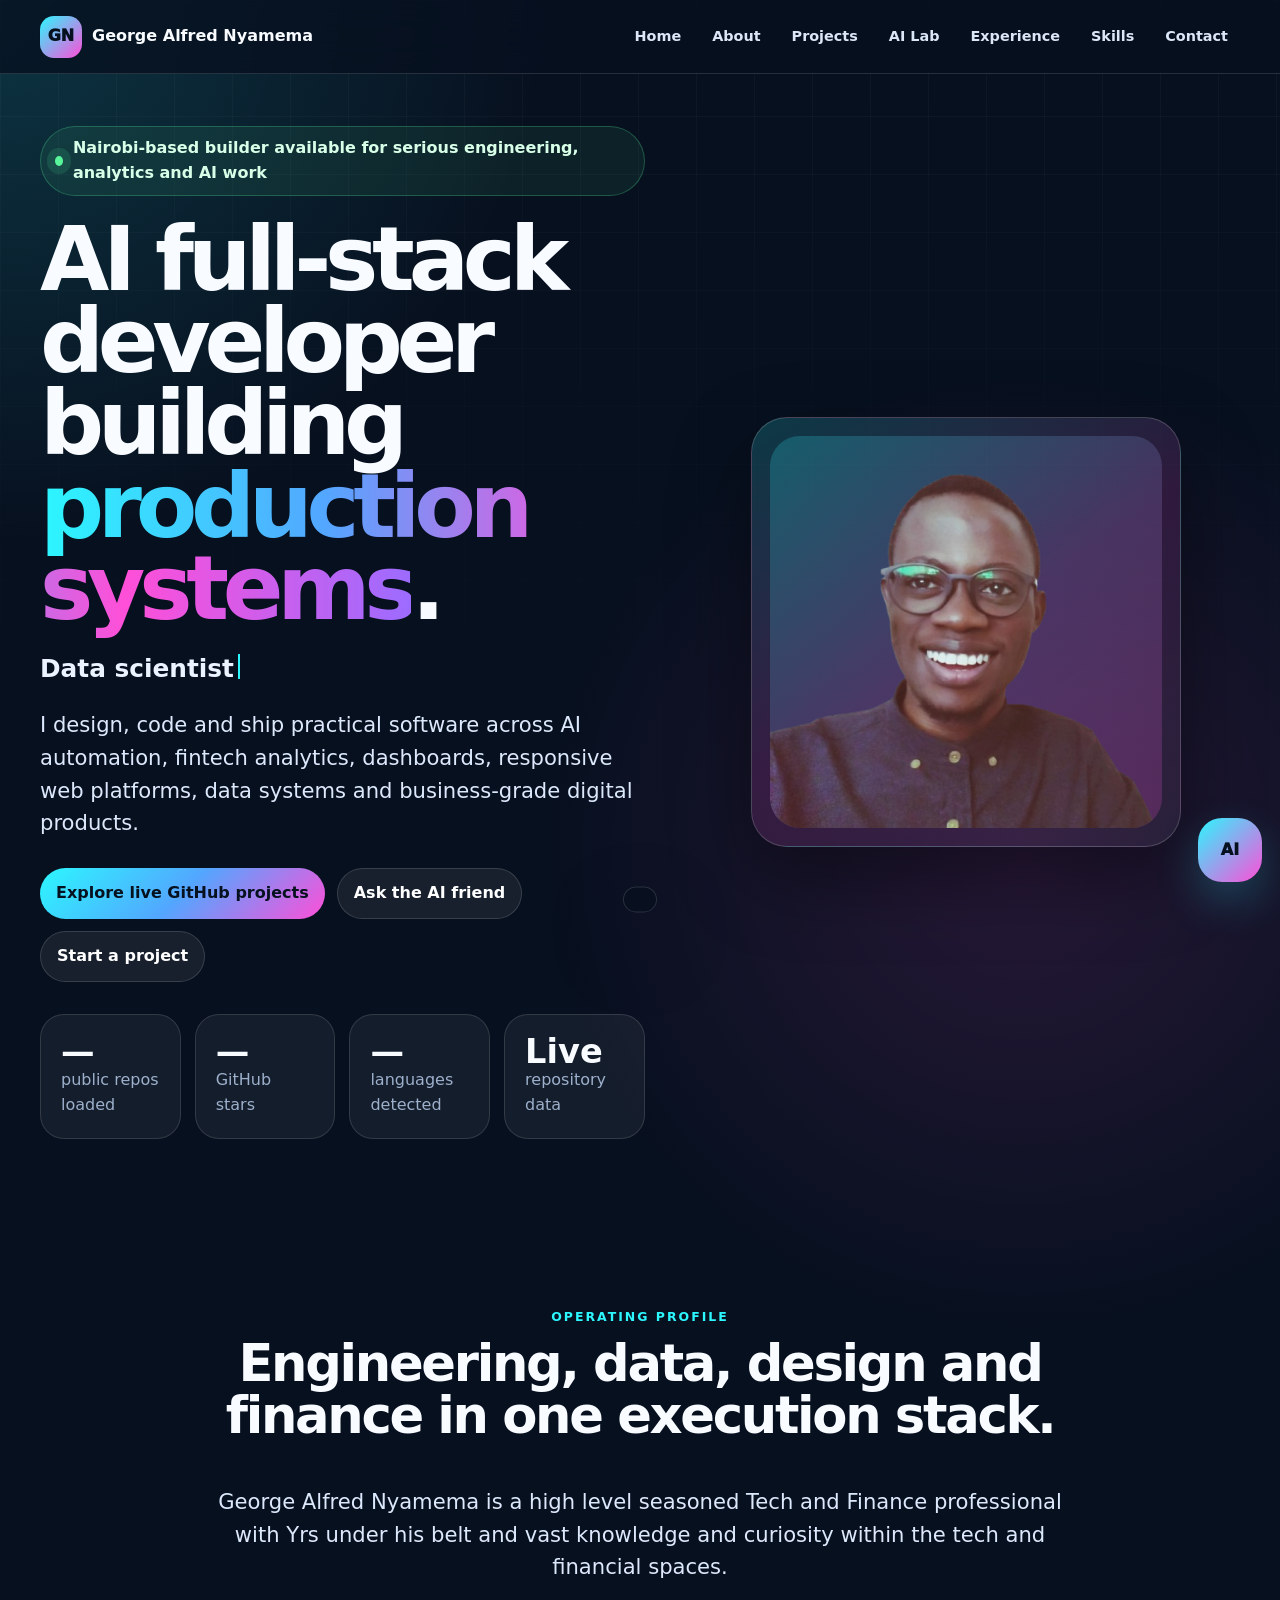
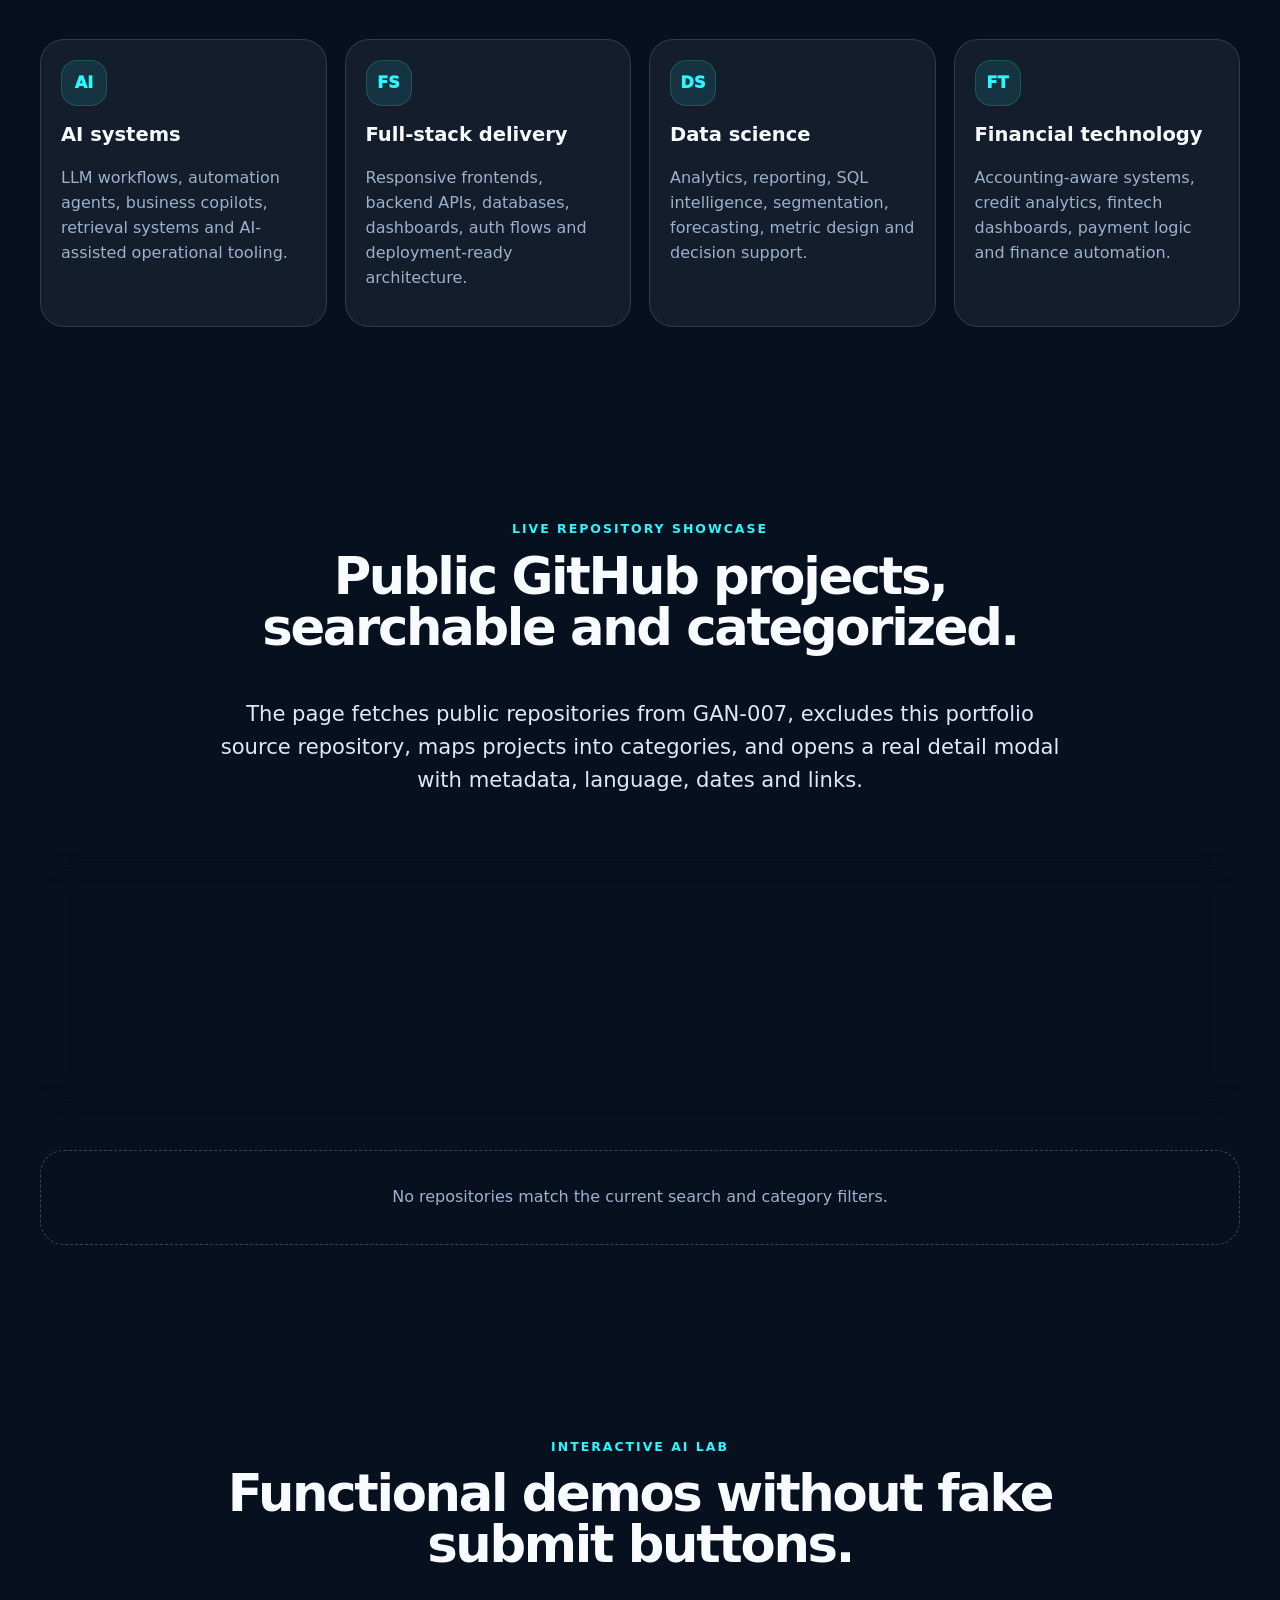
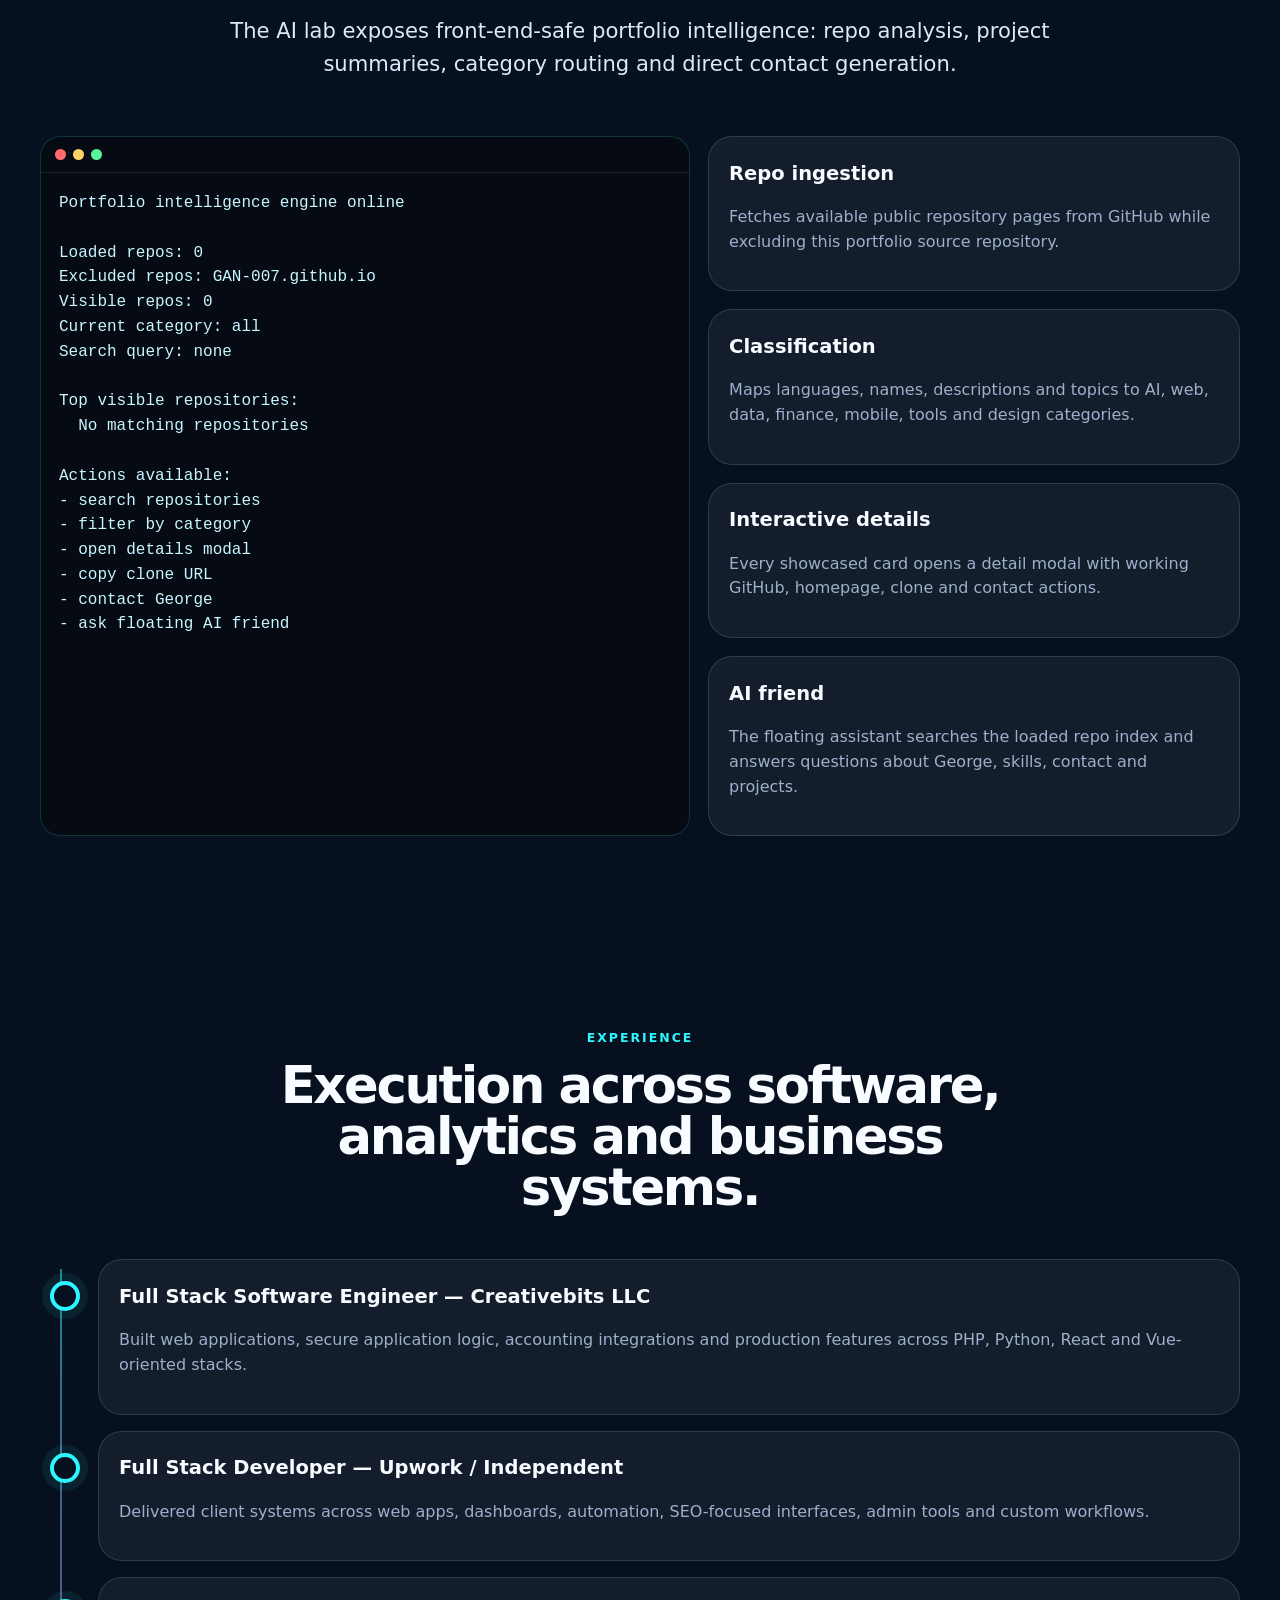
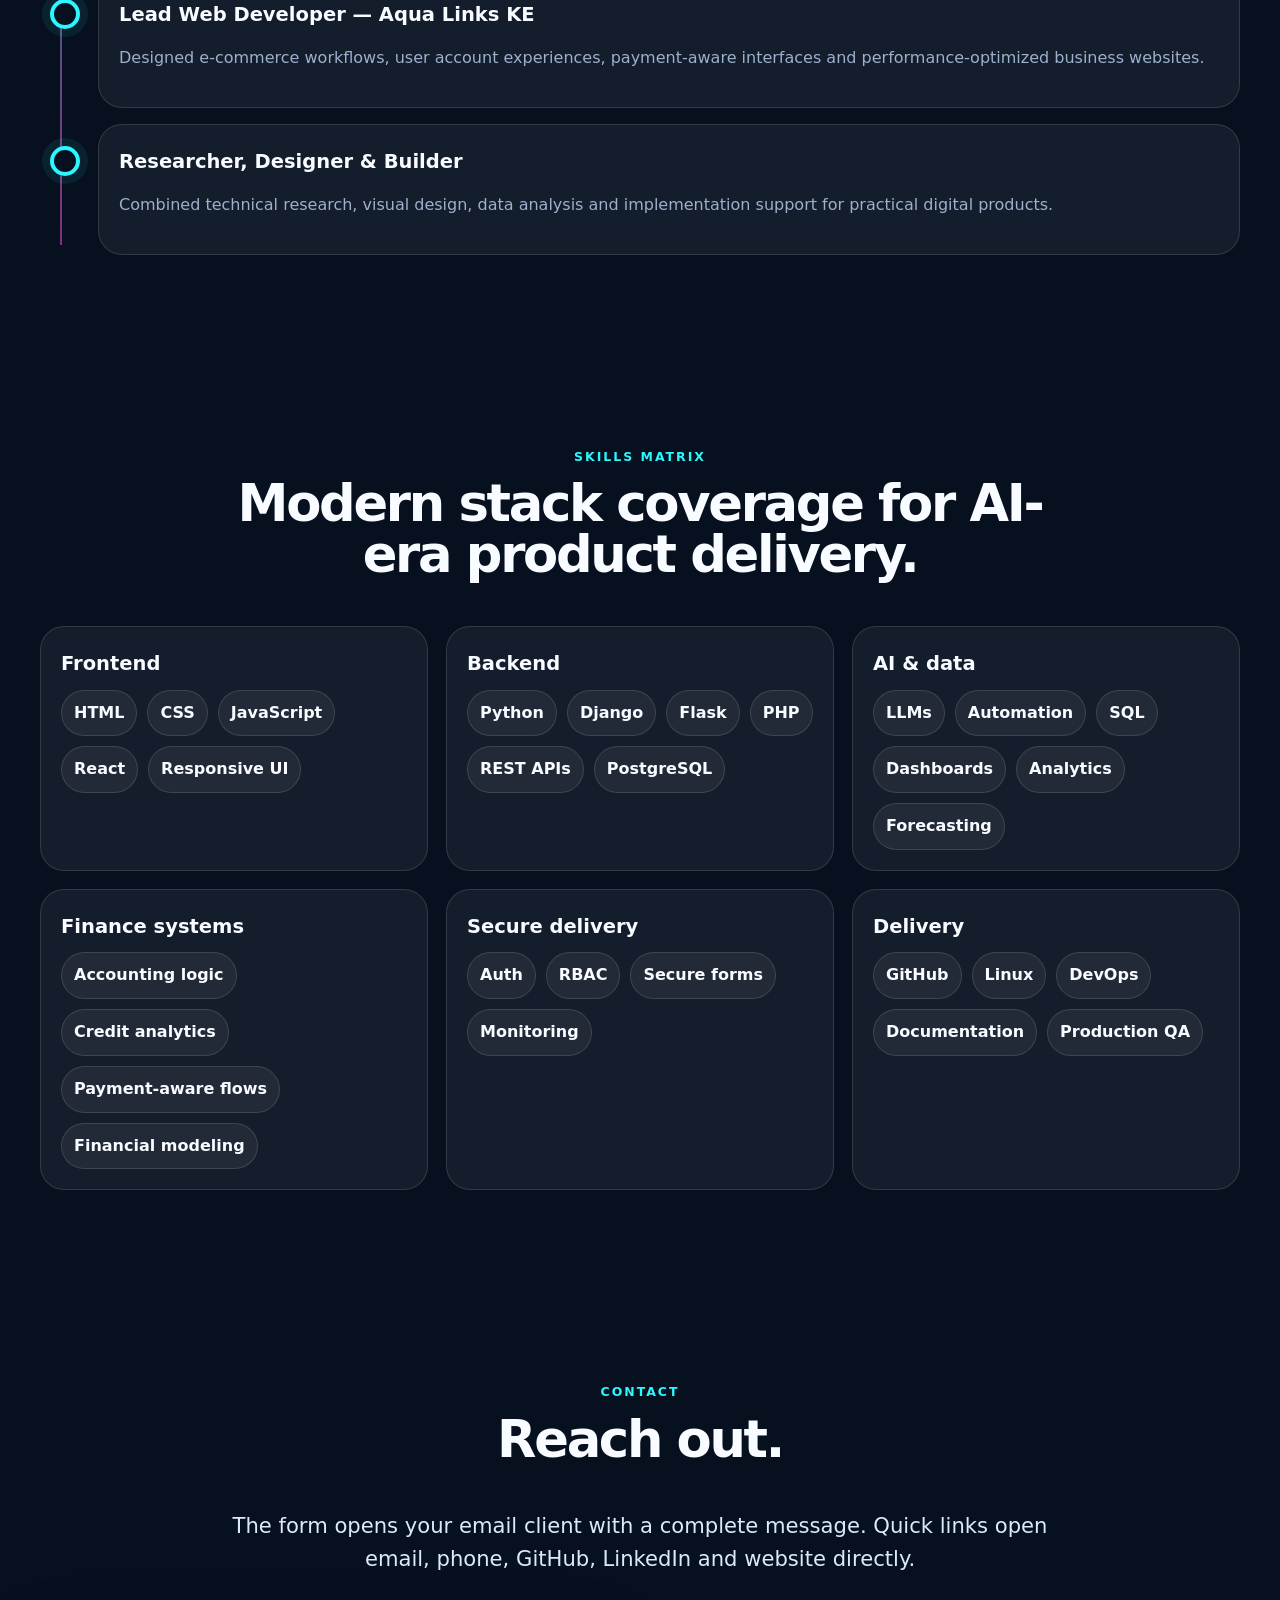
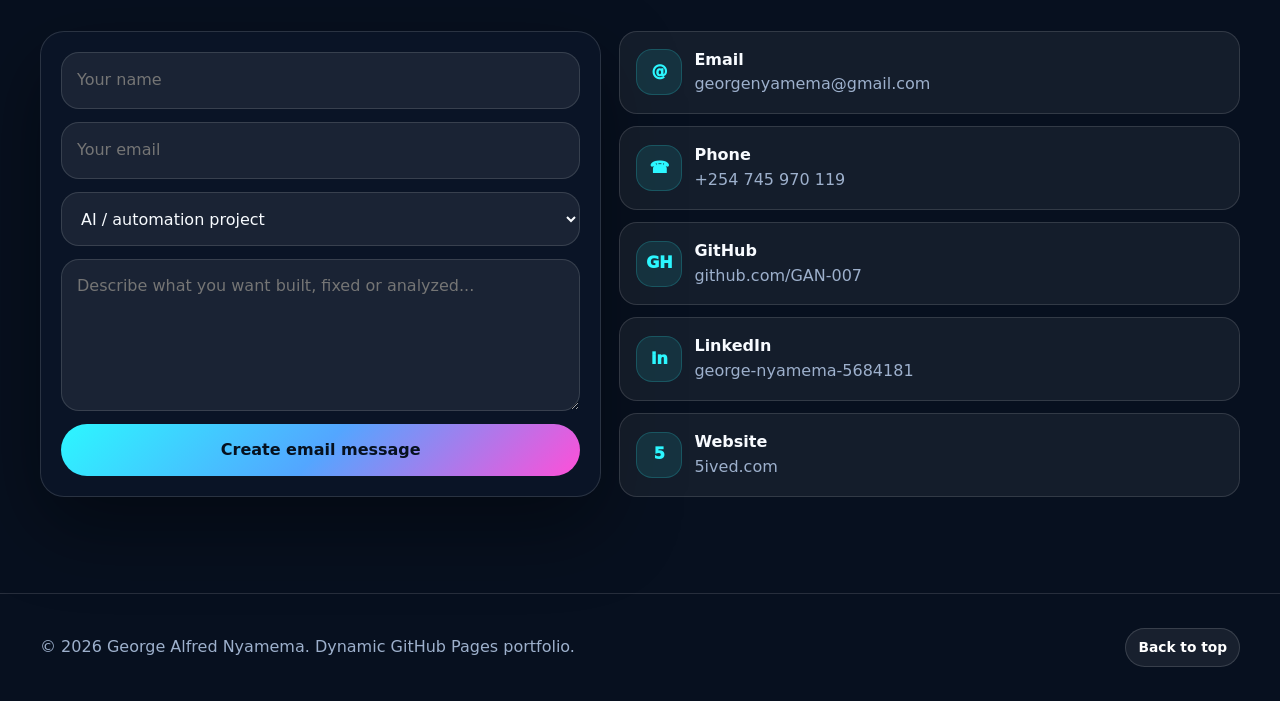
==== commit 0076194e: "major" ====
--- a/index.html
+++ b/index.html
@@ -17,7 +17,7 @@
   <nav class="nav"><div class="container nav-inner"><a href="#home" class="brand"><span class="mark">GN</span><span>George Alfred Nyamema</span></a><button class="menu" id="menu" type="button" aria-expanded="false">☰</button><div class="links" id="links"><a href="#home">Home</a><a href="#about">About</a><a href="#projects">Projects</a><a href="#lab">AI Lab</a><a href="#experience">Experience</a><a href="#skills">Skills</a><a href="#contact">Contact</a></div></div></nav>
   <main>
     <section class="hero section" id="home"><div class="container hero-grid"><div class="reveal"><div class="status"><span class="dot"></span>Nairobi-based builder available for serious engineering, analytics and AI work</div><h1>AI full-stack developer building <span class="gradient">production systems</span>.</h1><div class="typed"><span id="typed">Data scientist</span><span class="blink"></span></div><p class="lead">I design, code and ship practical software across AI automation, fintech analytics, dashboards, responsive web platforms, data systems and business-grade digital products.</p><div class="actions"><a class="btn primary" href="#projects">Explore live GitHub projects</a><button class="btn" type="button" data-open-ai>Ask the AI friend</button><a class="btn" href="mailto:georgenyamema@gmail.com?subject=Project%20Inquiry%20from%20Portfolio">Start a project</a></div><div class="metric-grid"><div class="metric"><strong id="mRepos">—</strong><span class="muted">public repos loaded</span></div><div class="metric"><strong id="mStars">—</strong><span class="muted">GitHub stars</span></div><div class="metric"><strong id="mLangs">—</strong><span class="muted">languages detected</span></div><div class="metric"><strong id="mUpdated">Live</strong><span class="muted">repository data</span></div></div></div><div class="media reveal"><div class="profile"><div class="photo"><img src="./main.png" alt="George Alfred Nyamema" width="720" height="720" fetchpriority="high" onerror="this.onerror=null;this.src='https://avatars.githubusercontent.com/u/56300754?v=4';"></div></div></div></div></section>
-    <section class="section" id="about"><div class="container"><div class="section-head reveal"><div class="eyebrow">Operating profile</div><h2>Engineering, data, design and finance in one execution stack.</h2><p class="lead">This portfolio uses real public code, working navigation, direct contact actions, responsive UI, dynamic repository intelligence and a useful assistant instead of static placeholder behavior.</p></div><div class="grid cols4"><article class="card reveal"><div class="icon">AI</div><h3>AI systems</h3><p class="muted">LLM workflows, automation agents, business copilots, retrieval systems and AI-assisted operational tooling.</p></article><article class="card reveal"><div class="icon">FS</div><h3>Full-stack delivery</h3><p class="muted">Responsive frontends, backend APIs, databases, dashboards, auth flows and deployment-ready architecture.</p></article><article class="card reveal"><div class="icon">DS</div><h3>Data science</h3><p class="muted">Analytics, reporting, SQL intelligence, segmentation, forecasting, metric design and decision support.</p></article><article class="card reveal"><div class="icon">FT</div><h3>Financial technology</h3><p class="muted">Accounting-aware systems, credit analytics, fintech dashboards, payment logic and finance automation.</p></article></div></div></section>
+    <section class="section" id="about"><div class="container"><div class="section-head reveal"><div class="eyebrow">Operating profile</div><h2>Engineering, data, design and finance in one execution stack.</h2><p class="lead">George Alfred Nyamema is a high level seasoned Tech and Finance professional with Yrs under his belt and vast knowledge and curiosity within the tech and financial spaces.</p></div><div class="grid cols4"><article class="card reveal"><div class="icon">AI</div><h3>AI systems</h3><p class="muted">LLM workflows, automation agents, business copilots, retrieval systems and AI-assisted operational tooling.</p></article><article class="card reveal"><div class="icon">FS</div><h3>Full-stack delivery</h3><p class="muted">Responsive frontends, backend APIs, databases, dashboards, auth flows and deployment-ready architecture.</p></article><article class="card reveal"><div class="icon">DS</div><h3>Data science</h3><p class="muted">Analytics, reporting, SQL intelligence, segmentation, forecasting, metric design and decision support.</p></article><article class="card reveal"><div class="icon">FT</div><h3>Financial technology</h3><p class="muted">Accounting-aware systems, credit analytics, fintech dashboards, payment logic and finance automation.</p></article></div></div></section>
     <section class="section" id="projects"><div class="container"><div class="section-head reveal"><div class="eyebrow">Live repository showcase</div><h2>Public GitHub projects, searchable and categorized.</h2><p class="lead">The page fetches public repositories from GAN-007, excludes this portfolio source repository, maps projects into categories, and opens a real detail modal with metadata, language, dates and links.</p></div><div class="glass card reveal"><div class="controls"><input id="search" type="search" placeholder="Search by repo name, description, language, topic or category..."><div class="row" style="margin:0"><button class="btn small" id="refresh" type="button">Refresh repos</button><button class="btn small" id="auto" type="button" aria-pressed="false">Auto scroll</button></div></div><div class="filters" id="filters"></div><div id="status" class="muted">Loading public repositories from GitHub…</div></div><div class="repos" id="repos" style="margin-top:18px"></div><div id="empty" class="empty" style="display:none;margin-top:18px">No repositories match the current search and category filters.</div></div></section>
     <section class="section" id="lab"><div class="container"><div class="section-head reveal"><div class="eyebrow">Interactive AI lab</div><h2>Functional demos without fake submit buttons.</h2><p class="lead">The AI lab exposes front-end-safe portfolio intelligence: repo analysis, project summaries, category routing and direct contact generation.</p></div><div class="lab"><div class="terminal reveal"><div class="term-head"><span class="light"></span><span class="light"></span><span class="light"></span></div><pre class="term-body" id="terminal">Booting portfolio intelligence engine...</pre></div><div class="grid"><div class="card reveal"><h3>Repo ingestion</h3><p class="muted">Fetches available public repository pages from GitHub while excluding this portfolio source repository.</p></div><div class="card reveal"><h3>Classification</h3><p class="muted">Maps languages, names, descriptions and topics to AI, web, data, finance, mobile, tools and design categories.</p></div><div class="card reveal"><h3>Interactive details</h3><p class="muted">Every showcased card opens a detail modal with working GitHub, homepage, clone and contact actions.</p></div><div class="card reveal"><h3>AI friend</h3><p class="muted">The floating assistant searches the loaded repo index and answers questions about George, skills, contact and projects.</p></div></div></div></div></section>
     <section class="section" id="experience"><div class="container"><div class="section-head reveal"><div class="eyebrow">Experience</div><h2>Execution across software, analytics and business systems.</h2></div><div class="timeline"><article class="time reveal"><div class="card"><h3>Full Stack Software Engineer — Creativebits LLC</h3><p class="muted">Built web applications, secure application logic, accounting integrations and production features across PHP, Python, React and Vue-oriented stacks.</p></div></article><article class="time reveal"><div class="card"><h3>Full Stack Developer — Upwork / Independent</h3><p class="muted">Delivered client systems across web apps, dashboards, automation, SEO-focused interfaces, admin tools and custom workflows.</p></div></article><article class="time reveal"><div class="card"><h3>Lead Web Developer — Aqua Links KE</h3><p class="muted">Designed e-commerce workflows, user account experiences, payment-aware interfaces and performance-optimized business websites.</p></div></article><article class="time reveal"><div class="card"><h3>Researcher, Designer & Builder</h3><p class="muted">Combined technical research, visual design, data analysis and implementation support for practical digital products.</p></div></article></div></div></section>
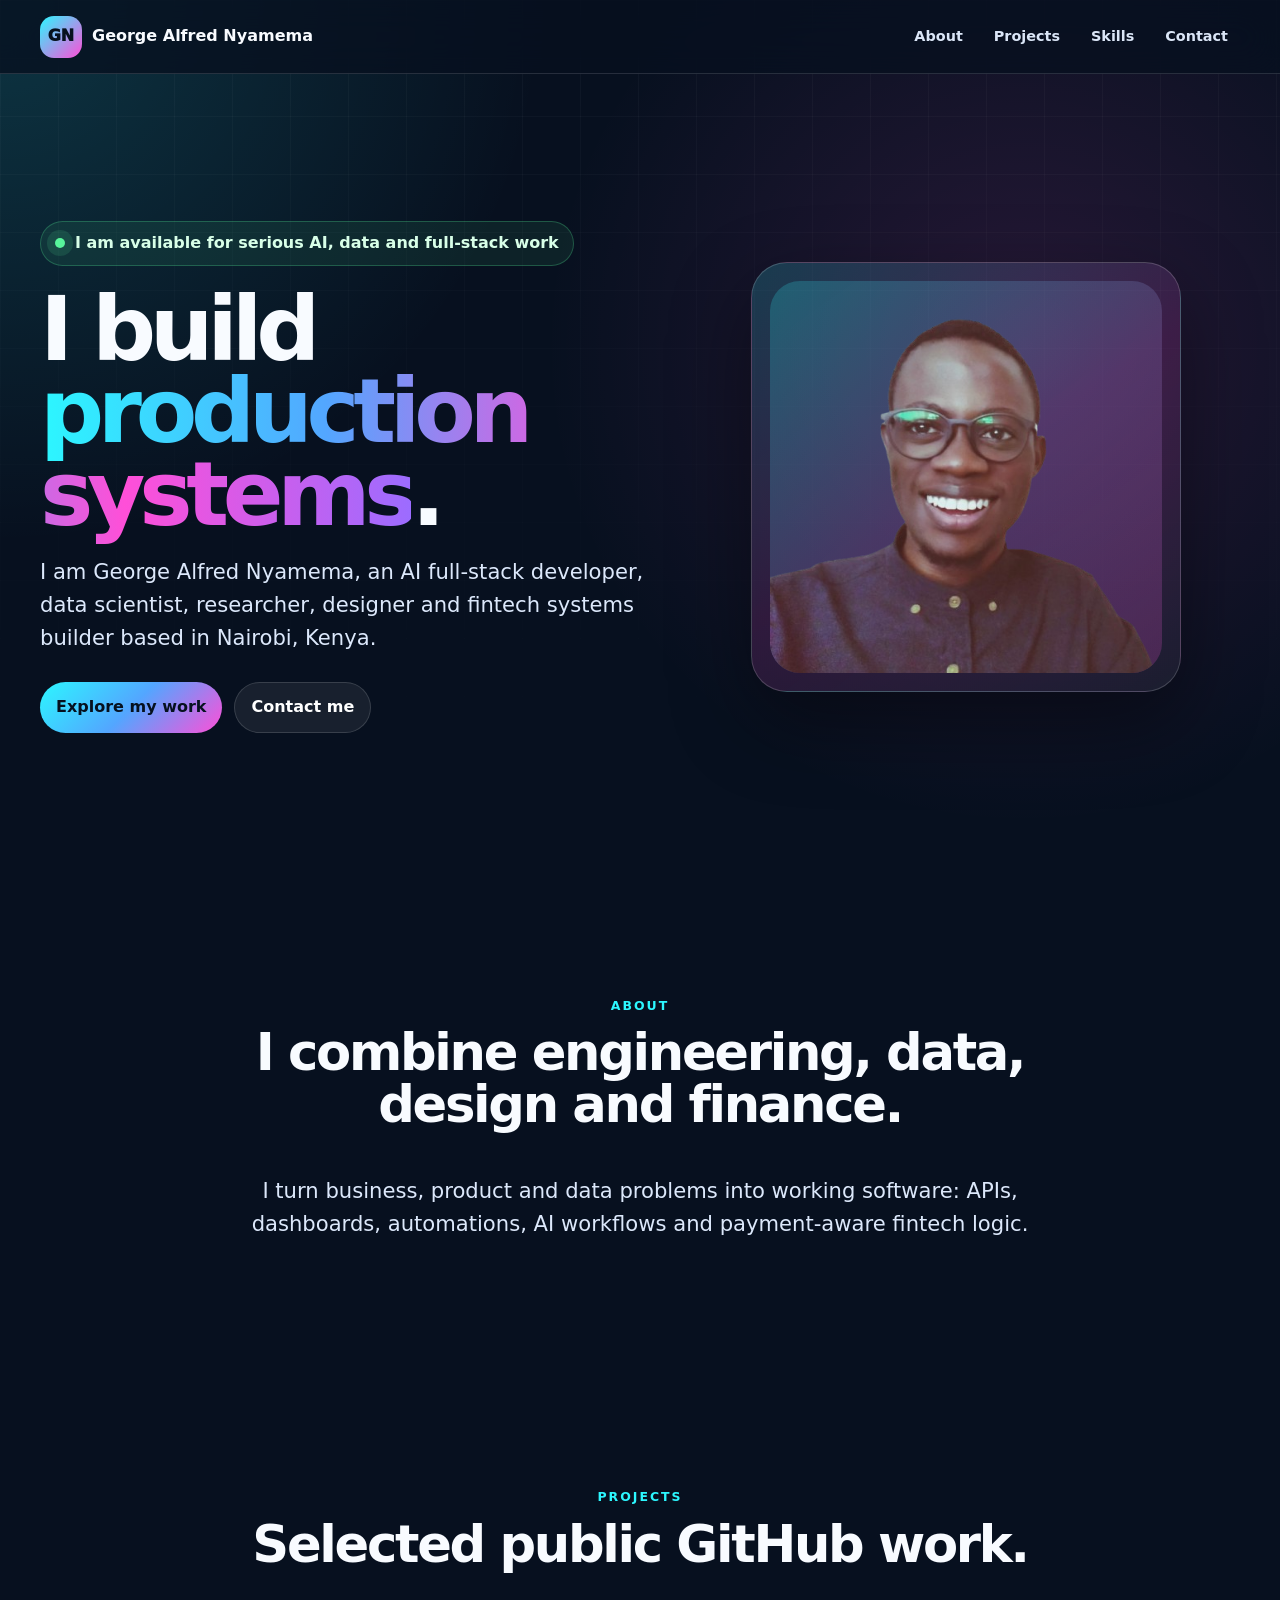
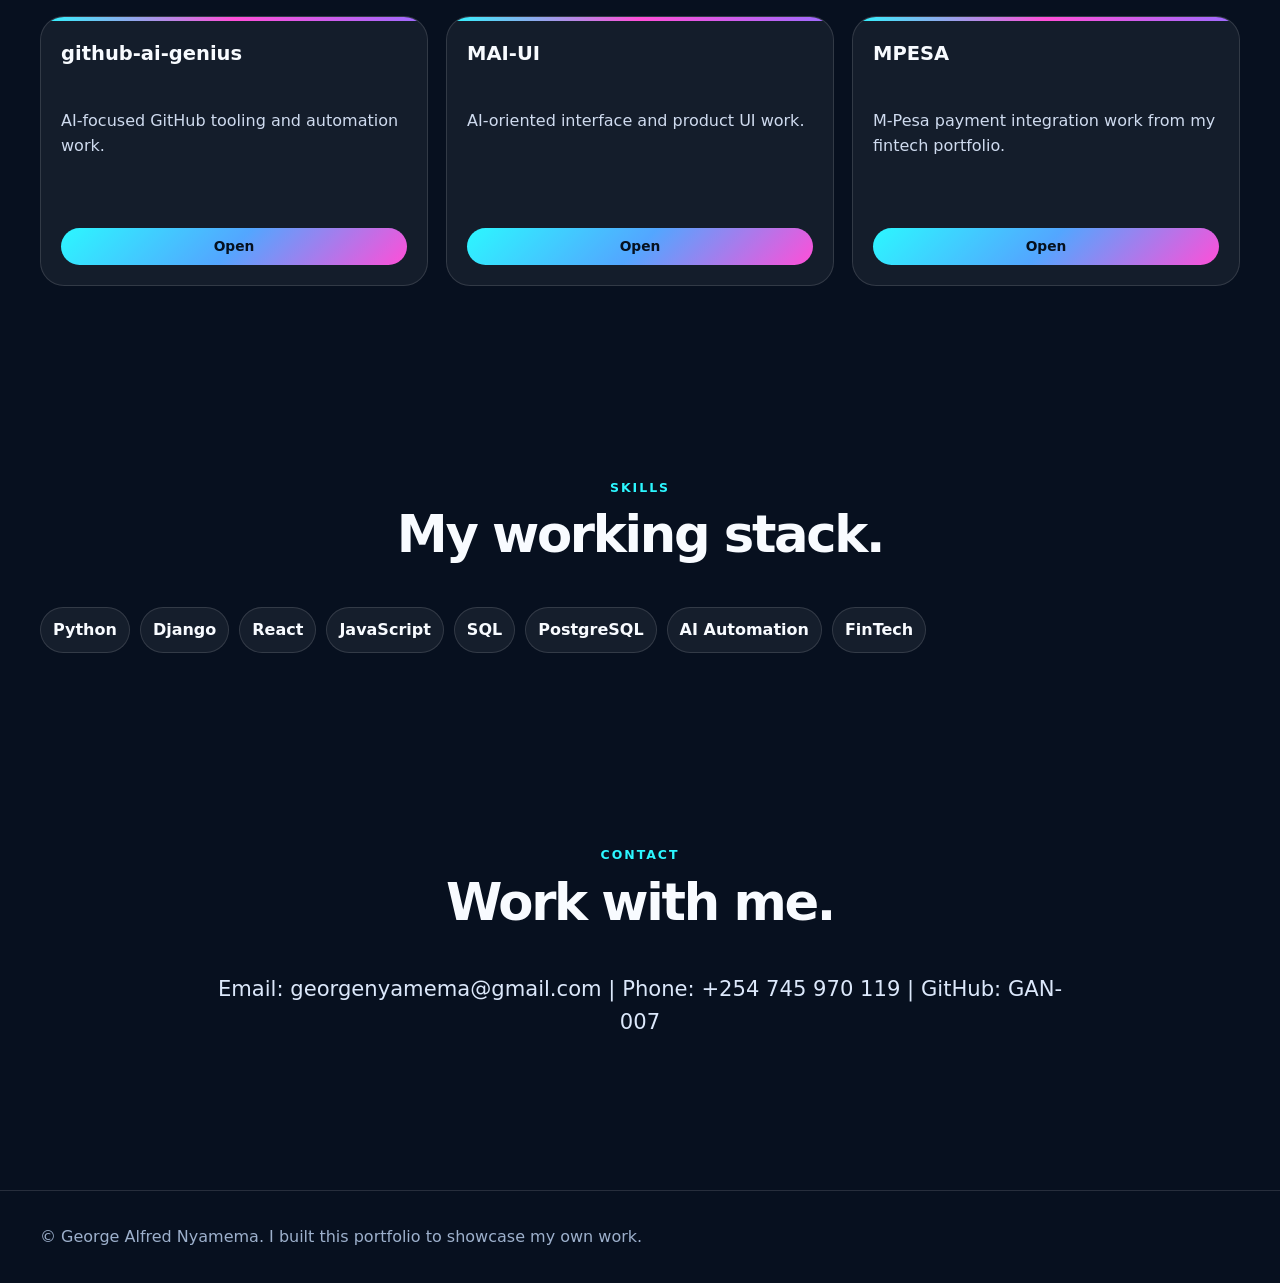
==== commit f756eba4: "refactor: simplify portfolio shell in first person" ====
--- a/index.html
+++ b/index.html
@@ -1,34 +1,22 @@
 <!doctype html>
 <html lang="en">
 <head>
-  <meta charset="utf-8" />
-  <meta name="viewport" content="width=device-width, initial-scale=1" />
-  <title>George Alfred Nyamema | AI Full-Stack Developer</title>
-  <meta name="description" content="George Alfred Nyamema portfolio with live GitHub projects, AI assistant, responsive design and working contact actions." />
-  <meta name="theme-color" content="#07101f" />
-  <meta property="og:title" content="George Alfred Nyamema | AI Full-Stack Developer" />
-  <meta property="og:description" content="Dynamic portfolio powered by live public GitHub repositories." />
-  <meta property="og:image" content="https://avatars.githubusercontent.com/u/56300754?v=4" />
-  <style>
-    :root{--bg:#07101f;--panel:rgba(12,22,41,.82);--panel2:rgba(9,17,33,.96);--text:#f8fbff;--muted:#9db0cc;--line:rgba(255,255,255,.13);--aqua:#2cf7ff;--blue:#53a6ff;--pink:#ff4fd8;--purple:#9c6cff;--green:#58f59b;--shadow:0 30px 80px rgba(0,0,0,.42);--radius:24px;--nav:74px;--max:1200px}*{box-sizing:border-box}html{scroll-behavior:smooth;scroll-padding-top:90px}body{margin:0;background:radial-gradient(circle at top left,rgba(44,247,255,.16),transparent 34rem),radial-gradient(circle at 80% 12%,rgba(255,79,216,.13),transparent 30rem),var(--bg);color:var(--text);font-family:Inter,ui-sans-serif,system-ui,-apple-system,BlinkMacSystemFont,"Segoe UI",sans-serif;line-height:1.55;overflow-x:hidden}body:before{content:"";position:fixed;inset:0;z-index:-2;background-image:linear-gradient(rgba(255,255,255,.035) 1px,transparent 1px),linear-gradient(90deg,rgba(255,255,255,.035) 1px,transparent 1px);background-size:58px 58px;mask-image:linear-gradient(to bottom,#000,rgba(0,0,0,.35),transparent 92%)}a{color:inherit;text-decoration:none}img{max-width:100%;display:block}button,input,textarea,select{font:inherit}.container{width:min(var(--max),calc(100% - 32px));margin:auto}.nav{position:fixed;inset:0 0 auto;z-index:1000;height:var(--nav);background:rgba(7,16,31,.78);border-bottom:1px solid var(--line);backdrop-filter:blur(18px)}.nav-inner{height:100%;display:flex;align-items:center;justify-content:space-between;gap:16px}.brand{display:flex;align-items:center;gap:10px;font-weight:900}.mark{width:42px;height:42px;border-radius:14px;display:grid;place-items:center;color:#06111f;background:linear-gradient(135deg,var(--aqua),var(--pink));font-weight:1000}.links{display:flex;gap:7px}.links a{padding:10px 12px;border-radius:999px;color:#dbe6f7;font-weight:750;font-size:.9rem}.links a:hover,.links a.active{background:rgba(255,255,255,.09);color:#fff}.menu{display:none;border:1px solid var(--line);background:rgba(255,255,255,.06);color:#fff;border-radius:14px;padding:10px 12px}.section{padding:96px 0;position:relative}.hero{min-height:100svh;display:grid;place-items:center;padding:126px 0 72px}.hero-grid{display:grid;grid-template-columns:1.05fr .95fr;gap:48px;align-items:center}.eyebrow{color:var(--aqua);font-weight:800;letter-spacing:.16em;font-size:.78rem;text-transform:uppercase}.gradient{background:linear-gradient(90deg,var(--aqua),var(--blue),var(--pink),var(--purple));-webkit-background-clip:text;background-clip:text;color:transparent}h1{font-size:clamp(2.8rem,7vw,7rem);line-height:.92;letter-spacing:-.07em;margin:0 0 20px}h2{font-size:clamp(2rem,4vw,4rem);line-height:1;letter-spacing:-.045em;margin:0 0 12px}h3{margin:.1rem 0 .65rem;font-size:1.22rem}.lead{font-size:clamp(1.04rem,2vw,1.32rem);color:#dce8fb;max-width:860px}.muted{color:var(--muted)}.status{display:inline-flex;gap:10px;align-items:center;border:1px solid rgba(88,245,155,.25);background:rgba(88,245,155,.08);padding:9px 14px;border-radius:999px;color:#d8ffe8;margin-bottom:22px;font-weight:750}.dot{width:10px;height:10px;border-radius:50%;background:var(--green);box-shadow:0 0 0 8px rgba(88,245,155,.12)}.typed{min-height:34px;color:#eaf3ff;font-size:clamp(1.1rem,2.4vw,1.55rem);font-weight:850;margin-bottom:18px}.blink{display:inline-block;width:2px;height:1em;background:var(--aqua);margin-left:4px;transform:translateY(2px);animation:blink 1s steps(1) infinite}@keyframes blink{50%{opacity:0}}.actions,.row{display:flex;flex-wrap:wrap;gap:12px;margin-top:28px}.btn{display:inline-flex;align-items:center;justify-content:center;gap:9px;min-height:44px;padding:12px 16px;border-radius:999px;border:1px solid rgba(255,255,255,.14);background:rgba(255,255,255,.07);color:#fff;cursor:pointer;font-weight:850;transition:.2s}.btn:hover{transform:translateY(-2px);background:rgba(255,255,255,.11);box-shadow:0 16px 30px rgba(0,0,0,.2)}.btn.primary{background:linear-gradient(135deg,var(--aqua),var(--blue),var(--pink));color:#06111f;border:0}.btn.small{min-height:36px;padding:8px 12px;font-size:.86rem}.media{min-height:520px;display:grid;place-items:center}.profile{width:min(430px,92vw);padding:18px;border-radius:36px;background:linear-gradient(145deg,rgba(44,247,255,.18),rgba(255,79,216,.14),rgba(255,255,255,.05));border:1px solid rgba(255,255,255,.18);box-shadow:var(--shadow)}.photo{overflow:hidden;border-radius:30px;aspect-ratio:1;background:linear-gradient(135deg,rgba(44,247,255,.2),rgba(255,79,216,.2))}.photo img{width:100%;height:100%;object-fit:cover}.metric-grid{display:grid;grid-template-columns:repeat(4,1fr);gap:14px;margin-top:32px}.metric,.card{padding:20px;border-radius:var(--radius);border:1px solid var(--line);background:rgba(255,255,255,.055)}.metric strong{display:block;font-size:clamp(1.4rem,3vw,2.1rem);line-height:1}.section-head{display:grid;gap:12px;max-width:850px;margin:0 auto 34px;text-align:center}.grid{display:grid;gap:18px}.cols4{grid-template-columns:repeat(4,1fr)}.cols3{grid-template-columns:repeat(3,1fr)}.card{transition:.2s}.card:hover{transform:translateY(-4px);border-color:rgba(44,247,255,.28);background:rgba(255,255,255,.075)}.icon{width:46px;height:46px;border-radius:16px;display:grid;place-items:center;background:rgba(44,247,255,.1);border:1px solid rgba(44,247,255,.18);color:var(--aqua);font-weight:1000;margin-bottom:14px}.glass{background:var(--panel);border:1px solid var(--line);box-shadow:var(--shadow);backdrop-filter:blur(18px);border-radius:var(--radius)}.controls{display:grid;grid-template-columns:minmax(260px,1fr) auto;gap:12px;align-items:center;margin-bottom:18px}input,textarea,select{width:100%;border:1px solid var(--line);background:rgba(255,255,255,.065);color:var(--text);border-radius:18px;padding:14px 15px;outline:none}input:focus,textarea:focus,select:focus{border-color:rgba(44,247,255,.55);box-shadow:0 0 0 4px rgba(44,247,255,.1)}.filters{display:flex;flex-wrap:wrap;gap:9px;margin:16px 0 24px}.filter{border:1px solid var(--line);background:rgba(255,255,255,.055);border-radius:999px;padding:9px 13px;cursor:pointer;font-weight:850;color:#dce8fb}.filter.active,.filter:hover{border-color:rgba(44,247,255,.45);background:rgba(44,247,255,.12);color:#fff}.repos{display:grid;grid-template-columns:repeat(3,1fr);gap:18px}.repo{min-height:270px;display:flex;flex-direction:column;gap:14px;position:relative;overflow:hidden}.repo:before{content:"";position:absolute;inset:0 0 auto;height:4px;background:linear-gradient(90deg,var(--aqua),var(--pink),var(--purple))}.repo-head{display:flex;justify-content:space-between;gap:14px;align-items:flex-start}.repo-title{margin:0;font-size:1.08rem;word-break:break-word}.desc{color:#cfdbef;min-height:48px;flex:1}.tags{display:flex;flex-wrap:wrap;gap:7px}.tag{border:1px solid rgba(255,255,255,.12);background:rgba(255,255,255,.07);border-radius:999px;padding:5px 8px;font-size:.76rem;color:#e9f1ff}.hot{border-color:rgba(255,79,216,.35);background:rgba(255,79,216,.12)}.meta{display:flex;flex-wrap:wrap;gap:10px;color:var(--muted);font-size:.85rem;margin-top:auto}.empty{text-align:center;padding:34px;border:1px dashed rgba(255,255,255,.22);border-radius:var(--radius);color:var(--muted)}.timeline{position:relative;display:grid;gap:16px}.timeline:before{content:"";position:absolute;left:20px;top:10px;bottom:10px;width:2px;background:linear-gradient(var(--aqua),var(--pink));opacity:.5}.time{position:relative;padding-left:58px}.time:before{content:"";position:absolute;left:10px;top:22px;width:22px;height:22px;border-radius:50%;background:var(--bg);border:4px solid var(--aqua);box-shadow:0 0 0 8px rgba(44,247,255,.08)}.skills{display:flex;flex-wrap:wrap;gap:10px}.skill{padding:10px 12px;background:rgba(255,255,255,.06);border:1px solid var(--line);border-radius:999px;font-weight:800}.lab{display:grid;grid-template-columns:1.1fr .9fr;gap:18px}.terminal{background:#050a13;border:1px solid rgba(44,247,255,.18);border-radius:20px;overflow:hidden}.term-head{display:flex;gap:7px;padding:12px 14px;border-bottom:1px solid rgba(255,255,255,.09)}.light{width:11px;height:11px;border-radius:50%;background:#ff6b6b}.light:nth-child(2){background:#ffd166}.light:nth-child(3){background:var(--green)}pre{margin:0}.term-body{padding:18px;font-family:ui-monospace,SFMono-Regular,Menlo,Consolas,monospace;color:#c9f7ff;min-height:320px;white-space:pre-wrap}.contact-grid{display:grid;grid-template-columns:.95fr 1.05fr;gap:18px}.form{display:grid;gap:13px}.form textarea{min-height:150px;resize:vertical}.contact-list{display:grid;gap:12px}.contact-link{display:flex;align-items:center;gap:12px;padding:16px;border-radius:18px;border:1px solid var(--line);background:rgba(255,255,255,.055)}.contact-link:hover{background:rgba(255,255,255,.08)}.modal{position:fixed;inset:0;z-index:3000;display:none;place-items:center;padding:20px;background:rgba(0,0,0,.72);backdrop-filter:blur(12px)}.modal.open{display:grid}.modal-card{width:min(980px,100%);max-height:88svh;overflow:auto;background:var(--panel2);border:1px solid rgba(255,255,255,.16);border-radius:28px;box-shadow:var(--shadow)}.modal-top{display:flex;justify-content:space-between;gap:16px;align-items:flex-start;padding:24px 24px 0}.modal-body{padding:22px 24px 24px;display:grid;gap:18px}.close{border:1px solid var(--line);background:rgba(255,255,255,.06);color:#fff;border-radius:14px;width:42px;height:42px;cursor:pointer}.stats{display:grid;grid-template-columns:repeat(4,1fr);gap:10px}.stat{padding:14px;border:1px solid var(--line);border-radius:16px;background:rgba(255,255,255,.055)}.stat strong{display:block;font-size:1.2rem}.ai-wrap{position:fixed;right:18px;bottom:18px;z-index:2500;display:grid;gap:10px;justify-items:end}.ai-panel{width:min(390px,calc(100vw - 28px));max-height:70svh;display:none;overflow:hidden;border-radius:24px;background:var(--panel2);border:1px solid rgba(255,255,255,.16);box-shadow:var(--shadow)}.ai-panel.open{display:block}.ai-head{padding:16px;display:flex;justify-content:space-between;align-items:center;gap:12px;border-bottom:1px solid var(--line)}.messages{height:min(390px,48svh);overflow:auto;padding:14px;display:grid;gap:10px}.msg{padding:11px 12px;border-radius:16px;background:rgba(255,255,255,.07);color:#eaf3ff;white-space:pre-wrap}.msg.user{margin-left:32px;background:rgba(44,247,255,.12)}.ai-form{display:flex;gap:8px;padding:12px;border-top:1px solid var(--line)}.ai-form input{flex:1;border-radius:999px;padding:11px 12px}.fab{width:64px;height:64px;border-radius:24px;border:0;cursor:pointer;background:linear-gradient(135deg,var(--aqua),var(--pink));color:#06111f;font-weight:1000;box-shadow:0 18px 44px rgba(44,247,255,.22)}.toast{position:fixed;left:50%;bottom:24px;transform:translateX(-50%) translateY(140%);z-index:4000;padding:12px 16px;border-radius:999px;background:var(--panel2);border:1px solid var(--line);box-shadow:var(--shadow);transition:.22s}.toast.show{transform:translateX(-50%) translateY(0)}footer{padding:34px 0;border-top:1px solid var(--line);color:var(--muted)}.footer{display:flex;justify-content:space-between;align-items:center;gap:14px;flex-wrap:wrap}.reveal{opacity:0;transform:translateY(24px);transition:.7s}.reveal.visible{opacity:1;transform:translateY(0)}@media(max-width:980px){.hero-grid,.lab,.contact-grid{grid-template-columns:1fr}.media{min-height:auto}.metric-grid{grid-template-columns:repeat(2,1fr)}.repos,.cols3,.cols4{grid-template-columns:repeat(2,1fr)}.links{position:fixed;inset:var(--nav) 12px auto;display:none;flex-direction:column;align-items:stretch;padding:12px;border-radius:22px;background:var(--panel2);border:1px solid var(--line);box-shadow:var(--shadow)}.links.open{display:flex}.menu{display:inline-flex}}@media(max-width:640px){:root{--nav:68px}.section{padding:72px 0}.repos,.cols3,.cols4,.stats{grid-template-columns:1fr}.controls{grid-template-columns:1fr}.metric-grid{grid-template-columns:1fr}.actions,.row{flex-direction:column;align-items:stretch}.btn{width:100%}.ai-wrap{right:12px;bottom:12px}.fab{width:58px;height:58px;border-radius:20px}}@media(prefers-reduced-motion:reduce){*,*:before,*:after{animation-duration:.01ms!important;animation-iteration-count:1!important;scroll-behavior:auto!important;transition-duration:.01ms!important}}
-  </style>
+<meta charset="utf-8">
+<meta name="viewport" content="width=device-width,initial-scale=1">
+<title>George Alfred Nyamema | AI Full-Stack Developer</title>
+<meta name="description" content="I am George Alfred Nyamema. I build AI, full-stack, data and fintech systems.">
+<link rel="stylesheet" href="assets/css/styles.css">
 </head>
 <body>
-  <nav class="nav"><div class="container nav-inner"><a href="#home" class="brand"><span class="mark">GN</span><span>George Alfred Nyamema</span></a><button class="menu" id="menu" type="button" aria-expanded="false">☰</button><div class="links" id="links"><a href="#home">Home</a><a href="#about">About</a><a href="#projects">Projects</a><a href="#lab">AI Lab</a><a href="#experience">Experience</a><a href="#skills">Skills</a><a href="#contact">Contact</a></div></div></nav>
-  <main>
-    <section class="hero section" id="home"><div class="container hero-grid"><div class="reveal"><div class="status"><span class="dot"></span>Nairobi-based builder available for serious engineering, analytics and AI work</div><h1>AI full-stack developer building <span class="gradient">production systems</span>.</h1><div class="typed"><span id="typed">Data scientist</span><span class="blink"></span></div><p class="lead">I design, code and ship practical software across AI automation, fintech analytics, dashboards, responsive web platforms, data systems and business-grade digital products.</p><div class="actions"><a class="btn primary" href="#projects">Explore live GitHub projects</a><button class="btn" type="button" data-open-ai>Ask the AI friend</button><a class="btn" href="mailto:georgenyamema@gmail.com?subject=Project%20Inquiry%20from%20Portfolio">Start a project</a></div><div class="metric-grid"><div class="metric"><strong id="mRepos">—</strong><span class="muted">public repos loaded</span></div><div class="metric"><strong id="mStars">—</strong><span class="muted">GitHub stars</span></div><div class="metric"><strong id="mLangs">—</strong><span class="muted">languages detected</span></div><div class="metric"><strong id="mUpdated">Live</strong><span class="muted">repository data</span></div></div></div><div class="media reveal"><div class="profile"><div class="photo"><img src="./main.png" alt="George Alfred Nyamema" width="720" height="720" fetchpriority="high" onerror="this.onerror=null;this.src='https://avatars.githubusercontent.com/u/56300754?v=4';"></div></div></div></div></section>
-    <section class="section" id="about"><div class="container"><div class="section-head reveal"><div class="eyebrow">Operating profile</div><h2>Engineering, data, design and finance in one execution stack.</h2><p class="lead">George Alfred Nyamema is a high level seasoned Tech and Finance professional with Yrs under his belt and vast knowledge and curiosity within the tech and financial spaces.</p></div><div class="grid cols4"><article class="card reveal"><div class="icon">AI</div><h3>AI systems</h3><p class="muted">LLM workflows, automation agents, business copilots, retrieval systems and AI-assisted operational tooling.</p></article><article class="card reveal"><div class="icon">FS</div><h3>Full-stack delivery</h3><p class="muted">Responsive frontends, backend APIs, databases, dashboards, auth flows and deployment-ready architecture.</p></article><article class="card reveal"><div class="icon">DS</div><h3>Data science</h3><p class="muted">Analytics, reporting, SQL intelligence, segmentation, forecasting, metric design and decision support.</p></article><article class="card reveal"><div class="icon">FT</div><h3>Financial technology</h3><p class="muted">Accounting-aware systems, credit analytics, fintech dashboards, payment logic and finance automation.</p></article></div></div></section>
-    <section class="section" id="projects"><div class="container"><div class="section-head reveal"><div class="eyebrow">Live repository showcase</div><h2>Public GitHub projects, searchable and categorized.</h2><p class="lead">The page fetches public repositories from GAN-007, excludes this portfolio source repository, maps projects into categories, and opens a real detail modal with metadata, language, dates and links.</p></div><div class="glass card reveal"><div class="controls"><input id="search" type="search" placeholder="Search by repo name, description, language, topic or category..."><div class="row" style="margin:0"><button class="btn small" id="refresh" type="button">Refresh repos</button><button class="btn small" id="auto" type="button" aria-pressed="false">Auto scroll</button></div></div><div class="filters" id="filters"></div><div id="status" class="muted">Loading public repositories from GitHub…</div></div><div class="repos" id="repos" style="margin-top:18px"></div><div id="empty" class="empty" style="display:none;margin-top:18px">No repositories match the current search and category filters.</div></div></section>
-    <section class="section" id="lab"><div class="container"><div class="section-head reveal"><div class="eyebrow">Interactive AI lab</div><h2>Functional demos without fake submit buttons.</h2><p class="lead">The AI lab exposes front-end-safe portfolio intelligence: repo analysis, project summaries, category routing and direct contact generation.</p></div><div class="lab"><div class="terminal reveal"><div class="term-head"><span class="light"></span><span class="light"></span><span class="light"></span></div><pre class="term-body" id="terminal">Booting portfolio intelligence engine...</pre></div><div class="grid"><div class="card reveal"><h3>Repo ingestion</h3><p class="muted">Fetches available public repository pages from GitHub while excluding this portfolio source repository.</p></div><div class="card reveal"><h3>Classification</h3><p class="muted">Maps languages, names, descriptions and topics to AI, web, data, finance, mobile, tools and design categories.</p></div><div class="card reveal"><h3>Interactive details</h3><p class="muted">Every showcased card opens a detail modal with working GitHub, homepage, clone and contact actions.</p></div><div class="card reveal"><h3>AI friend</h3><p class="muted">The floating assistant searches the loaded repo index and answers questions about George, skills, contact and projects.</p></div></div></div></div></section>
-    <section class="section" id="experience"><div class="container"><div class="section-head reveal"><div class="eyebrow">Experience</div><h2>Execution across software, analytics and business systems.</h2></div><div class="timeline"><article class="time reveal"><div class="card"><h3>Full Stack Software Engineer — Creativebits LLC</h3><p class="muted">Built web applications, secure application logic, accounting integrations and production features across PHP, Python, React and Vue-oriented stacks.</p></div></article><article class="time reveal"><div class="card"><h3>Full Stack Developer — Upwork / Independent</h3><p class="muted">Delivered client systems across web apps, dashboards, automation, SEO-focused interfaces, admin tools and custom workflows.</p></div></article><article class="time reveal"><div class="card"><h3>Lead Web Developer — Aqua Links KE</h3><p class="muted">Designed e-commerce workflows, user account experiences, payment-aware interfaces and performance-optimized business websites.</p></div></article><article class="time reveal"><div class="card"><h3>Researcher, Designer & Builder</h3><p class="muted">Combined technical research, visual design, data analysis and implementation support for practical digital products.</p></div></article></div></div></section>
-    <section class="section" id="skills"><div class="container"><div class="section-head reveal"><div class="eyebrow">Skills matrix</div><h2>Modern stack coverage for AI-era product delivery.</h2></div><div class="grid cols3"><article class="card reveal"><h3>Frontend</h3><div class="skills"><span class="skill">HTML</span><span class="skill">CSS</span><span class="skill">JavaScript</span><span class="skill">React</span><span class="skill">Responsive UI</span></div></article><article class="card reveal"><h3>Backend</h3><div class="skills"><span class="skill">Python</span><span class="skill">Django</span><span class="skill">Flask</span><span class="skill">PHP</span><span class="skill">REST APIs</span><span class="skill">PostgreSQL</span></div></article><article class="card reveal"><h3>AI & data</h3><div class="skills"><span class="skill">LLMs</span><span class="skill">Automation</span><span class="skill">SQL</span><span class="skill">Dashboards</span><span class="skill">Analytics</span><span class="skill">Forecasting</span></div></article><article class="card reveal"><h3>Finance systems</h3><div class="skills"><span class="skill">Accounting logic</span><span class="skill">Credit analytics</span><span class="skill">Payment-aware flows</span><span class="skill">Financial modeling</span></div></article><article class="card reveal"><h3>Secure delivery</h3><div class="skills"><span class="skill">Auth</span><span class="skill">RBAC</span><span class="skill">Secure forms</span><span class="skill">Monitoring</span></div></article><article class="card reveal"><h3>Delivery</h3><div class="skills"><span class="skill">GitHub</span><span class="skill">Linux</span><span class="skill">DevOps</span><span class="skill">Documentation</span><span class="skill">Production QA</span></div></article></div></div></section>
-    <section class="section" id="contact"><div class="container"><div class="section-head reveal"><div class="eyebrow">Contact</div><h2>Reach out.</h2><p class="lead">The form opens your email client with a complete message. Quick links open email, phone, GitHub, LinkedIn and website directly.</p></div><div class="contact-grid"><form class="form glass card reveal" id="contactForm"><input id="name" autocomplete="name" required placeholder="Your name"><input id="email" autocomplete="email" type="email" required placeholder="Your email"><select id="topic"><option>AI / automation project</option><option>Full-stack web application</option><option>Data science / dashboard project</option><option>Fintech / finance system</option><option>General collaboration</option></select><textarea id="message" required placeholder="Describe what you want built, fixed or analyzed..."></textarea><button class="btn primary" type="submit">Create email message</button></form><div class="contact-list reveal"><a class="contact-link" href="mailto:georgenyamema@gmail.com"><span class="icon" style="margin:0">@</span><span><strong>Email</strong><br><span class="muted">georgenyamema@gmail.com</span></span></a><a class="contact-link" href="tel:+254745970119"><span class="icon" style="margin:0">☎</span><span><strong>Phone</strong><br><span class="muted">+254 745 970 119</span></span></a><a class="contact-link" href="https://github.com/GAN-007" target="_blank" rel="noopener noreferrer"><span class="icon" style="margin:0">GH</span><span><strong>GitHub</strong><br><span class="muted">github.com/GAN-007</span></span></a><a class="contact-link" href="https://linkedin.com/in/george-nyamema-5684181" target="_blank" rel="noopener noreferrer"><span class="icon" style="margin:0">in</span><span><strong>LinkedIn</strong><br><span class="muted">george-nyamema-5684181</span></span></a><a class="contact-link" href="https://5ived.com/" target="_blank" rel="noopener noreferrer"><span class="icon" style="margin:0">5</span><span><strong>Website</strong><br><span class="muted">5ived.com</span></span></a></div></div></div></section>
-  </main>
-  <div class="modal" id="modal" role="dialog" aria-modal="true" aria-labelledby="modalTitle"><div class="modal-card"><div class="modal-top"><div><div class="eyebrow" id="modalCat">Repository</div><h2 id="modalTitle">Repository details</h2><p class="muted" id="modalDesc"></p></div><button class="close" type="button" id="closeModal">×</button></div><div class="modal-body" id="modalBody"></div></div></div>
-  <div class="ai-wrap"><div class="ai-panel" id="aiPanel"><div class="ai-head"><div><strong>George AI Friend</strong><br><span class="muted">Ask about skills, projects, contact or repos</span></div><button class="close" type="button" id="aiClose">×</button></div><div class="messages" id="messages"></div><form class="ai-form" id="aiForm"><input id="aiInput" autocomplete="off" placeholder="Ask: best AI repo, contact, skills..."><button class="btn small primary" type="submit" style="width:auto">Send</button></form></div><button class="fab" type="button" id="aiToggle">AI</button></div>
-  <div class="toast" id="toast"></div><footer><div class="container footer"><span>© <span id="year"></span> George Alfred Nyamema. Dynamic GitHub Pages portfolio.</span><a class="btn small" href="#home">Back to top</a></div></footer>
-  <script>
-    const CONFIG={owner:'GAN-007',email:'georgenyamema@gmail.com',phone:'+254745970119',api:'https://api.github.com/users/GAN-007/repos?sort=updated&direction=desc&per_page=100&type=public',excludedRepos:['GAN-007.github.io']};const state={repos:[],filtered:[],cat:'all',q:'',timer:null,cats:[['all','All'],['ai','AI'],['web','Web'],['data','Data'],['finance','Finance'],['security','Security'],['mobile','Mobile'],['tools','Tools'],['design','Design'],['backend','Backend'],['frontend','Frontend']]};const $=(s,r=document)=>r.querySelector(s);const $$=(s,r=document)=>[...r.querySelectorAll(s)];function clean(v){return String(v??'').replace(/[&<>"']/g,c=>({'&':'&amp;','<':'&lt;','>':'&gt;','"':'&quot;',"'":'&#039;'}[c]))}function date(v){return v?new Intl.DateTimeFormat('en-KE',{year:'numeric',month:'short',day:'2-digit'}).format(new Date(v)):'Unknown'}function toast(t){const e=$('#toast');e.textContent=t;e.classList.add('show');clearTimeout(toast.t);toast.t=setTimeout(()=>e.classList.remove('show'),2400)}function classify(r){const t=[r.name,r.description,r.language,...(r.topics||[])].join(' ').toLowerCase(),c=new Set(['all']),has=a=>a.some(x=>t.includes(x));if(has(['ai','artificial','machine-learning','ml','llm','gpt','chatbot','neural','automation','agent']))c.add('ai');if(has(['web','website','html','css','javascript','typescript','react','vue','next','frontend','portfolio','dashboard']))c.add('web');if(has(['data','analytics','sql','python','pandas','notebook','visualization','dashboard','report']))c.add('data');if(has(['finance','financial','trading','credit','loan','accounting','payment','bank']))c.add('finance');if(has(['security','cyber','auth','jwt','encryption']))c.add('security');if(has(['android','ios','mobile','flutter','react-native','kotlin','swift']))c.add('mobile');if(has(['cli','tool','script','automation','bot','utility','generator']))c.add('tools');if(has(['design','ui','ux','figma','css','graphics']))c.add('design');if(has(['api','django','flask','fastapi','php','laravel','node','backend','server']))c.add('backend');if(has(['react','vue','html','css','frontend','tailwind','javascript','typescript']))c.add('frontend');if(c.size===1){if(['Python','PHP','Java','Go','Ruby'].includes(r.language))c.add('backend');if(['JavaScript','TypeScript','HTML','CSS'].includes(r.language))c.add('frontend')}return[...c]}function score(r){const d=Math.max(1,(Date.now()-new Date(r.updated_at).getTime())/864e5);return r.stargazers_count*4+r.forks_count*3+Math.max(0,90-Math.min(90,d))+(r.description?12:0)}async function fetchRepos(){let u=CONFIG.api,out=[],seen=new Set;while(u&&!seen.has(u)){seen.add(u);const res=await fetch(u,{headers:{Accept:'application/vnd.github+json'}});if(!res.ok)throw Error('GitHub API '+res.status);out.push(...await res.json());const link=res.headers.get('Link')||'',m=link.match(/<([^>]+)>; rel="next"/);u=m?m[1]:''}return out.filter(r=>!r.archived&&!CONFIG.excludedRepos.includes(r.name)).map(r=>({...r,categories:classify(r),score:score(r),blob:[r.name,r.description,r.language,...(r.topics||[]),classify(r).join(' ')].join(' ').toLowerCase()})).sort((a,b)=>b.score-a.score)}function tags(r){return[r.language,...r.categories.filter(x=>x!=='all'),...(r.topics||[])].filter(Boolean).filter((v,i,a)=>a.findIndex(x=>String(x).toLowerCase()===String(v).toLowerCase())===i).slice(0,5).map(t=>`<span class="tag">${clean(t)}</span>`).join('')}function filters(){const box=$('#filters');box.innerHTML=state.cats.map(([id,label])=>{const n=id==='all'?state.repos.length:state.repos.filter(r=>r.categories.includes(id)).length;return`<button class="filter ${state.cat===id?'active':''}" data-cat="${id}" type="button">${label} <span class="muted">${n}</span></button>`}).join('');$$('.filter',box).forEach(b=>b.onclick=()=>{state.cat=b.dataset.cat;filters();apply()})}function render(){const grid=$('#repos');$('#empty').style.display=state.filtered.length?'none':'block';grid.innerHTML=state.filtered.map(r=>`<article class="repo card reveal visible"><div class="repo-head"><h3 class="repo-title">${clean(r.name)}</h3><span class="tag hot">${clean(r.language||'Code')}</span></div><p class="desc">${clean(r.description||'Public repository by George Alfred Nyamema.')}</p><div class="tags">${tags(r)}</div><div class="meta"><span>★ ${r.stargazers_count}</span><span>⑂ ${r.forks_count}</span><span>Updated ${date(r.updated_at)}</span></div><div class="row" style="margin-top:0"><button class="btn small primary" data-i="${state.repos.indexOf(r)}" type="button">Details</button><a class="btn small" href="${r.html_url}" target="_blank" rel="noopener">GitHub</a>${r.homepage?`<a class="btn small" href="${clean(r.homepage)}" target="_blank" rel="noopener">Live</a>`:''}</div></article>`).join('');$$('[data-i]',grid).forEach(b=>b.onclick=()=>openModal(state.repos[+b.dataset.i]))}function metrics(){const langs=new Set(state.repos.map(r=>r.language).filter(Boolean));$('#mRepos').textContent=state.repos.length;$('#mStars').textContent=state.repos.reduce((s,r)=>s+r.stargazers_count,0);$('#mLangs').textContent=langs.size;$('#mUpdated').textContent=state.repos[0]?date(state.repos[0].updated_at):'Live'}function term(){const top=state.filtered.slice(0,5).map(r=>`  • ${r.name} [${r.language||'Code'}] ★${r.stargazers_count}`).join('\n')||'  No matching repositories';$('#terminal').textContent=`Portfolio intelligence engine online\n\nLoaded repos: ${state.repos.length}\nExcluded repos: ${CONFIG.excludedRepos.join(', ')}\nVisible repos: ${state.filtered.length}\nCurrent category: ${state.cat}\nSearch query: ${state.q||'none'}\n\nTop visible repositories:\n${top}\n\nActions available:\n- search repositories\n- filter by category\n- open details modal\n- copy clone URL\n- contact George\n- ask floating AI friend`}function apply(){const q=state.q.trim().toLowerCase();state.filtered=state.repos.filter(r=>(state.cat==='all'||r.categories.includes(state.cat))&&(!q||r.blob.includes(q)));render();term()}function openModal(r){if(!r)return;$('#modalCat').textContent=r.categories.filter(x=>x!=='all').join(' / ')||'Repository';$('#modalTitle').textContent=r.name;$('#modalDesc').textContent=r.description||'Public repository by George Alfred Nyamema.';$('#modalBody').innerHTML=`<div class="stats"><div class="stat"><strong>${clean(r.language||'Code')}</strong><span class="muted">Primary language</span></div><div class="stat"><strong>${r.stargazers_count}</strong><span class="muted">Stars</span></div><div class="stat"><strong>${r.forks_count}</strong><span class="muted">Forks</span></div><div class="stat"><strong>${date(r.updated_at)}</strong><span class="muted">Last updated</span></div></div><div class="card"><h3>Repository intelligence</h3><p class="muted">${clean(r.description||'Public repository by George Alfred Nyamema.')}</p><div class="tags">${tags(r)}</div></div><div class="row"><a class="btn primary" href="${r.html_url}" target="_blank" rel="noopener">Open GitHub repository</a>${r.homepage?`<a class="btn" href="${clean(r.homepage)}" target="_blank" rel="noopener">Open live project</a>`:''}<button class="btn" id="copy" type="button">Copy clone URL</button><a class="btn" href="mailto:${CONFIG.email}?subject=${encodeURIComponent('Project inquiry: '+r.name)}&body=${encodeURIComponent('Hi George,\n\nI saw your repository '+r.name+' on your portfolio and would like to discuss it.\n\nRepository: '+r.html_url+'\n\n')}">Discuss this project</a></div>`;$('#modal').classList.add('open');document.body.style.overflow='hidden';$('#copy').onclick=async()=>{await navigator.clipboard.writeText(r.clone_url);toast('Clone URL copied')}}function closeModal(){$('#modal').classList.remove('open');document.body.style.overflow=''}async function load(){const s=$('#status');s.textContent='Loading public repositories from GitHub…';try{state.repos=await fetchRepos();state.filtered=[...state.repos];metrics();filters();apply();s.textContent=`Loaded ${state.repos.length} public repositories from GitHub. The portfolio source repository is intentionally excluded from showcase results.`;toast('GitHub repositories loaded')}catch(e){console.error(e);s.textContent='GitHub API could not be reached right now. Contact and portfolio sections remain available.';state.repos=[];state.filtered=[];filters();render();term()}}function addMsg(t,user=false){const d=document.createElement('div');d.className='msg '+(user?'user':'bot');d.textContent=t;$('#messages').appendChild(d);$('#messages').scrollTop=$('#messages').scrollHeight}function answer(v){const t=v.toLowerCase(),m=state.repos.filter(r=>r.blob.includes(t)||t.split(/\s+/).some(w=>w.length>3&&r.blob.includes(w))).slice(0,4);if(t.includes('contact')||t.includes('email')||t.includes('phone'))return`Email: ${CONFIG.email}\nPhone: ${CONFIG.phone}\nGitHub: https://github.com/GAN-007`;if(t.includes('skill')||t.includes('stack'))return'George works across AI automation, Python, Django/Flask, PHP, JavaScript, React, SQL, dashboards, data science, financial modeling, fintech logic, secure auth and responsive production web interfaces.';if(t.includes('repo')||t.includes('project')||m.length){const a=m.length?m:state.repos.slice(0,4);return`Best matching showcased repositories:\n${a.map(r=>'• '+r.name+' — '+(r.language||'Code')+' — '+r.html_url).join('\n')}`}if(t.includes('ai')){const a=state.repos.filter(r=>r.categories.includes('ai')).slice(0,5);return`AI-related showcased repos loaded: ${a.map(r=>r.name).join(', ')||'none detected yet'}.`}return`I can help explore George's showcased projects, skills, AI work, repo categories or contact options. Loaded public repos: ${state.repos.length}. Excluded from showcase: ${CONFIG.excludedRepos.join(', ')}.`}function openAI(){$('#aiPanel').classList.add('open');$('#aiInput').focus();if(!$('#messages').dataset.started){addMsg('Hi GAN. Ask me about George, showcased projects, skills, repos, contact, AI or finance.');$('#messages').dataset.started='1'}}document.addEventListener('DOMContentLoaded',()=>{$('#year').textContent=new Date().getFullYear();$('#menu').onclick=()=>{const l=$('#links'),o=l.classList.toggle('open');$('#menu').setAttribute('aria-expanded',String(o))};$$('#links a').forEach(a=>a.onclick=()=>$('#links').classList.remove('open'));const observer=new IntersectionObserver(es=>es.forEach(e=>{if(e.isIntersecting)e.target.classList.add('visible')}),{threshold:.08});$$('.reveal').forEach(el=>observer.observe(el));const phrases=['Data scientist','AI automation builder','Full-stack developer','Fintech systems thinker','Dashboard and SQL analyst'];let pi=0,li=0,del=false;(function type(){const p=phrases[pi];$('#typed').textContent=p.slice(0,li);if(!del&&li<p.length)li++;else if(!del&&li===p.length){del=true;return setTimeout(type,1200)}else if(del&&li>0)li--;else{del=false;pi=(pi+1)%phrases.length}setTimeout(type,del?34:58)})();$('#search').oninput=e=>{state.q=e.target.value;apply()};$('#refresh').onclick=load;$('#closeModal').onclick=closeModal;$('#modal').onclick=e=>{if(e.target.id==='modal')closeModal()};document.onkeydown=e=>{if(e.key==='Escape'){closeModal();$('#aiPanel').classList.remove('open')}};$('#contactForm').onsubmit=e=>{e.preventDefault();const n=$('#name').value.trim(),em=$('#email').value.trim(),topic=$('#topic').value,msg=$('#message').value.trim();if(!n||!em||!msg)return toast('Fill in your name, email and message');location.href=`mailto:${CONFIG.email}?subject=${encodeURIComponent('Portfolio inquiry: '+topic)}&body=${encodeURIComponent('Hi George,\n\nMy name is '+n+'.\nEmail: '+em+'\nTopic: '+topic+'\n\n'+msg+'\n\nSent from https://gan-007.github.io/')}`};$('#aiToggle').onclick=()=>$('#aiPanel').classList.contains('open')?$('#aiPanel').classList.remove('open'):openAI();$('#aiClose').onclick=()=>$('#aiPanel').classList.remove('open');$$('[data-open-ai]').forEach(b=>b.onclick=openAI);$('#aiForm').onsubmit=e=>{e.preventDefault();const v=$('#aiInput').value.trim();if(!v)return;addMsg(v,true);$('#aiInput').value='';setTimeout(()=>addMsg(answer(v)),160)};$('#auto').onclick=()=>{if(state.timer){clearInterval(state.timer);state.timer=null;$('#auto').textContent='Auto scroll';toast('Auto scroll paused');return}const secs=$$('main section[id]');let i=1;state.timer=setInterval(()=>{secs[i%secs.length].scrollIntoView({behavior:'smooth'});i++},4200);$('#auto').textContent='Pause auto scroll';toast('Auto scroll started')};load()});
-  </script>
+<nav class="nav"><div class="container nav-inner"><a class="brand" href="#home"><span class="mark">GN</span><span>George Alfred Nyamema</span></a><div class="links"><a href="#about">About</a><a href="#projects">Projects</a><a href="#skills">Skills</a><a href="#contact">Contact</a></div></div></nav>
+<main>
+<section class="hero section" id="home"><div class="container hero-grid"><div><div class="status"><span class="dot"></span>I am available for serious AI, data and full-stack work</div><h1>I build <span class="gradient">production systems</span>.</h1><p class="lead">I am George Alfred Nyamema, an AI full-stack developer, data scientist, researcher, designer and fintech systems builder based in Nairobi, Kenya.</p><div class="actions"><a class="btn primary" href="#projects">Explore my work</a><a class="btn" href="mailto:georgenyamema@gmail.com">Contact me</a></div></div><div class="media"><div class="profile"><div class="photo"><img src="main.png" alt="George Alfred Nyamema"></div></div></div></div></section>
+<section class="section" id="about"><div class="container"><div class="section-head"><div class="eyebrow">About</div><h2>I combine engineering, data, design and finance.</h2><p class="lead">I turn business, product and data problems into working software: APIs, dashboards, automations, AI workflows and payment-aware fintech logic.</p></div></div></section>
+<section class="section" id="projects"><div class="container"><div class="section-head"><div class="eyebrow">Projects</div><h2>Selected public GitHub work.</h2></div><div class="repos"><article class="repo card"><h3>github-ai-genius</h3><p class="desc">AI-focused GitHub tooling and automation work.</p><a class="btn small primary" href="https://github.com/GAN-007/github-ai-genius">Open</a></article><article class="repo card"><h3>MAI-UI</h3><p class="desc">AI-oriented interface and product UI work.</p><a class="btn small primary" href="https://github.com/GAN-007/MAI-UI">Open</a></article><article class="repo card"><h3>MPESA</h3><p class="desc">M-Pesa payment integration work from my fintech portfolio.</p><a class="btn small primary" href="https://github.com/GAN-007/MPESA">Open</a></article></div></div></section>
+<section class="section" id="skills"><div class="container"><div class="section-head"><div class="eyebrow">Skills</div><h2>My working stack.</h2></div><div class="skills"><span class="skill">Python</span><span class="skill">Django</span><span class="skill">React</span><span class="skill">JavaScript</span><span class="skill">SQL</span><span class="skill">PostgreSQL</span><span class="skill">AI Automation</span><span class="skill">FinTech</span></div></div></section>
+<section class="section" id="contact"><div class="container"><div class="section-head"><div class="eyebrow">Contact</div><h2>Work with me.</h2><p class="lead">Email: georgenyamema@gmail.com | Phone: +254 745 970 119 | GitHub: GAN-007</p></div></div></section>
+</main>
+<footer><div class="container footer"><span>© George Alfred Nyamema. I built this portfolio to showcase my own work.</span></div></footer>
+<script type="module" src="assets/js/app.mjs"></script>
 </body>
 </html>
--- a/assets/css/styles.css
+++ b/assets/css/styles.css
@@ -0,0 +1,28 @@
+:root{--bg:#07101f;--panel:rgba(12,22,41,.82);--panel2:rgba(9,17,33,.96);--text:#f8fbff;--muted:#9db0cc;--line:rgba(255,255,255,.13);--aqua:#2cf7ff;--blue:#53a6ff;--pink:#ff4fd8;--purple:#9c6cff;--green:#58f59b;--warn:#ffd166;--shadow:0 30px 80px rgba(0,0,0,.42);--radius:24px;--nav:74px;--max:1200px}
+*{box-sizing:border-box}
+html{scroll-behavior:smooth;scroll-padding-top:90px}
+body{margin:0;background:radial-gradient(circle at top left,rgba(44,247,255,.16),transparent 34rem),radial-gradient(circle at 80% 12%,rgba(255,79,216,.13),transparent 30rem),var(--bg);color:var(--text);font-family:Inter,ui-sans-serif,system-ui,-apple-system,BlinkMacSystemFont,"Segoe UI",sans-serif;line-height:1.55;overflow-x:hidden}
+body:before{content:"";position:fixed;inset:0;z-index:-2;background-image:linear-gradient(rgba(255,255,255,.035) 1px,transparent 1px),linear-gradient(90deg,rgba(255,255,255,.035) 1px,transparent 1px);background-size:58px 58px;mask-image:linear-gradient(to bottom,#000,rgba(0,0,0,.35),transparent 92%)}
+a{color:inherit;text-decoration:none}
+img{max-width:100%;display:block}
+button,input,textarea,select{font:inherit}
+button:focus-visible,a:focus-visible,input:focus-visible,textarea:focus-visible,select:focus-visible{outline:3px solid rgba(44,247,255,.75);outline-offset:3px}
+.skip-link{position:fixed;left:16px;top:12px;z-index:5000;transform:translateY(-180%);background:var(--panel2);border:1px solid var(--line);border-radius:999px;padding:10px 14px}.skip-link:focus{transform:translateY(0)}
+.container{width:min(var(--max),calc(100% - 32px));margin:auto}.nav{position:fixed;inset:0 0 auto;z-index:1000;height:var(--nav);background:rgba(7,16,31,.78);border-bottom:1px solid var(--line);backdrop-filter:blur(18px)}.nav-inner{height:100%;display:flex;align-items:center;justify-content:space-between;gap:16px}.brand{display:flex;align-items:center;gap:10px;font-weight:900}.mark{width:42px;height:42px;border-radius:14px;display:grid;place-items:center;color:#06111f;background:linear-gradient(135deg,var(--aqua),var(--pink));font-weight:1000}.links{display:flex;gap:7px}.links a{padding:10px 12px;border-radius:999px;color:#dbe6f7;font-weight:750;font-size:.9rem}.links a:hover,.links a.active{background:rgba(255,255,255,.09);color:#fff}.menu{display:none;border:1px solid var(--line);background:rgba(255,255,255,.06);color:#fff;border-radius:14px;padding:10px 12px}
+.section{padding:96px 0;position:relative}.hero{min-height:100svh;display:grid;place-items:center;padding:126px 0 72px}.hero-grid{display:grid;grid-template-columns:1.05fr .95fr;gap:48px;align-items:center}.eyebrow{color:var(--aqua);font-weight:800;letter-spacing:.16em;font-size:.78rem;text-transform:uppercase}.gradient{background:linear-gradient(90deg,var(--aqua),var(--blue),var(--pink),var(--purple));-webkit-background-clip:text;background-clip:text;color:transparent}
+h1{font-size:clamp(2.8rem,7vw,7rem);line-height:.92;letter-spacing:-.07em;margin:0 0 20px}h2{font-size:clamp(2rem,4vw,4rem);line-height:1;letter-spacing:-.045em;margin:0 0 12px}h3{margin:.1rem 0 .65rem;font-size:1.22rem}.lead{font-size:clamp(1.04rem,2vw,1.32rem);color:#dce8fb;max-width:860px}.muted{color:var(--muted)}
+.status{display:inline-flex;gap:10px;align-items:center;border:1px solid rgba(88,245,155,.25);background:rgba(88,245,155,.08);padding:9px 14px;border-radius:999px;color:#d8ffe8;margin-bottom:22px;font-weight:750}.dot{width:10px;height:10px;border-radius:50%;background:var(--green);box-shadow:0 0 0 8px rgba(88,245,155,.12)}.typed{min-height:34px;color:#eaf3ff;font-size:clamp(1.1rem,2.4vw,1.55rem);font-weight:850;margin-bottom:18px}.blink{display:inline-block;width:2px;height:1em;background:var(--aqua);margin-left:4px;transform:translateY(2px);animation:blink 1s steps(1) infinite}@keyframes blink{50%{opacity:0}}
+.actions,.row{display:flex;flex-wrap:wrap;gap:12px;margin-top:28px}.row.compact{margin:0}.btn{display:inline-flex;align-items:center;justify-content:center;gap:9px;min-height:44px;padding:12px 16px;border-radius:999px;border:1px solid rgba(255,255,255,.14);background:rgba(255,255,255,.07);color:#fff;cursor:pointer;font-weight:850;transition:.2s}.btn:hover{transform:translateY(-2px);background:rgba(255,255,255,.11);box-shadow:0 16px 30px rgba(0,0,0,.2)}.btn.primary{background:linear-gradient(135deg,var(--aqua),var(--blue),var(--pink));color:#06111f;border:0}.btn.small{min-height:36px;padding:8px 12px;font-size:.86rem}.send-btn{width:auto}
+.media{min-height:520px;display:grid;place-items:center}.profile{width:min(430px,92vw);padding:18px;border-radius:36px;background:linear-gradient(145deg,rgba(44,247,255,.18),rgba(255,79,216,.14),rgba(255,255,255,.05));border:1px solid rgba(255,255,255,.18);box-shadow:var(--shadow)}.photo{overflow:hidden;border-radius:30px;aspect-ratio:1;background:linear-gradient(135deg,rgba(44,247,255,.2),rgba(255,79,216,.2))}.photo img{width:100%;height:100%;object-fit:cover}
+.metric-grid{display:grid;grid-template-columns:repeat(4,1fr);gap:14px;margin-top:32px}.metric,.card{padding:20px;border-radius:var(--radius);border:1px solid var(--line);background:rgba(255,255,255,.055)}.metric strong{display:block;font-size:clamp(1.4rem,3vw,2.1rem);line-height:1}.section-head{display:grid;gap:12px;max-width:850px;margin:0 auto 34px;text-align:center}.grid{display:grid;gap:18px}.cols4{grid-template-columns:repeat(4,1fr)}.cols3{grid-template-columns:repeat(3,1fr)}.card{transition:.2s}.card:hover{transform:translateY(-4px);border-color:rgba(44,247,255,.28);background:rgba(255,255,255,.075)}.icon{width:46px;height:46px;border-radius:16px;display:grid;place-items:center;background:rgba(44,247,255,.1);border:1px solid rgba(44,247,255,.18);color:var(--aqua);font-weight:1000;margin-bottom:14px}.contact-icon{margin:0}.glass{background:var(--panel);border:1px solid var(--line);box-shadow:var(--shadow);backdrop-filter:blur(18px);border-radius:var(--radius)}
+.controls{display:grid;grid-template-columns:minmax(260px,1fr) auto;gap:12px;align-items:center;margin-bottom:18px}input,textarea,select{width:100%;border:1px solid var(--line);background:rgba(255,255,255,.065);color:var(--text);border-radius:18px;padding:14px 15px;outline:none}select option{background:#07101f;color:#fff}input:focus,textarea:focus,select:focus{border-color:rgba(44,247,255,.55);box-shadow:0 0 0 4px rgba(44,247,255,.1)}.filters{display:flex;flex-wrap:wrap;gap:9px;margin:16px 0 24px}.filter{border:1px solid var(--line);background:rgba(255,255,255,.055);border-radius:999px;padding:9px 13px;cursor:pointer;font-weight:850;color:#dce8fb}.filter.active,.filter:hover{border-color:rgba(44,247,255,.45);background:rgba(44,247,255,.12);color:#fff}
+.repos{display:grid;grid-template-columns:repeat(3,1fr);gap:18px}.repo{min-height:270px;display:flex;flex-direction:column;gap:14px;position:relative;overflow:hidden}.repo:before{content:"";position:absolute;inset:0 0 auto;height:4px;background:linear-gradient(90deg,var(--aqua),var(--pink),var(--purple))}.repo-head{display:flex;justify-content:space-between;gap:14px;align-items:flex-start}.repo-title{margin:0;font-size:1.08rem;word-break:break-word}.desc{color:#cfdbef;min-height:48px;flex:1}.tags{display:flex;flex-wrap:wrap;gap:7px}.tag{border:1px solid rgba(255,255,255,.12);background:rgba(255,255,255,.07);border-radius:999px;padding:5px 8px;font-size:.76rem;color:#e9f1ff}.hot{border-color:rgba(255,79,216,.35);background:rgba(255,79,216,.12)}.meta{display:flex;flex-wrap:wrap;gap:10px;color:var(--muted);font-size:.85rem;margin-top:auto}.empty{text-align:center;padding:34px;border:1px dashed rgba(255,255,255,.22);border-radius:var(--radius);color:var(--muted)}
+.timeline{position:relative;display:grid;gap:16px}.timeline:before{content:"";position:absolute;left:20px;top:10px;bottom:10px;width:2px;background:linear-gradient(var(--aqua),var(--pink));opacity:.5}.time{position:relative;padding-left:58px}.time:before{content:"";position:absolute;left:10px;top:22px;width:22px;height:22px;border-radius:50%;background:var(--bg);border:4px solid var(--aqua);box-shadow:0 0 0 8px rgba(44,247,255,.08)}.skills{display:flex;flex-wrap:wrap;gap:10px}.skill{padding:10px 12px;background:rgba(255,255,255,.06);border:1px solid var(--line);border-radius:999px;font-weight:800}
+.lab{display:grid;grid-template-columns:1.1fr .9fr;gap:18px}.terminal{background:#050a13;border:1px solid rgba(44,247,255,.18);border-radius:20px;overflow:hidden}.term-head{display:flex;gap:7px;padding:12px 14px;border-bottom:1px solid rgba(255,255,255,.09)}.light{width:11px;height:11px;border-radius:50%;background:#ff6b6b}.light:nth-child(2){background:var(--warn)}.light:nth-child(3){background:var(--green)}pre{margin:0}.term-body{padding:18px;font-family:ui-monospace,SFMono-Regular,Menlo,Consolas,monospace;color:#c9f7ff;min-height:320px;white-space:pre-wrap}
+.contact-grid{display:grid;grid-template-columns:.95fr 1.05fr;gap:18px}.form{display:grid;gap:13px}.form textarea{min-height:150px;resize:vertical}.contact-list{display:grid;gap:12px}.contact-link{display:flex;align-items:center;gap:12px;padding:16px;border-radius:18px;border:1px solid var(--line);background:rgba(255,255,255,.055)}.contact-link:hover{background:rgba(255,255,255,.08)}
+.modal{position:fixed;inset:0;z-index:3000;display:none;place-items:center;padding:20px;background:rgba(0,0,0,.72);backdrop-filter:blur(12px)}.modal.open{display:grid}.modal-card{width:min(980px,100%);max-height:88svh;overflow:auto;background:var(--panel2);border:1px solid rgba(255,255,255,.16);border-radius:28px;box-shadow:var(--shadow)}.modal-top{display:flex;justify-content:space-between;gap:16px;align-items:flex-start;padding:24px 24px 0}.modal-body{padding:22px 24px 24px;display:grid;gap:18px}.close{border:1px solid var(--line);background:rgba(255,255,255,.06);color:#fff;border-radius:14px;width:42px;height:42px;cursor:pointer}.stats{display:grid;grid-template-columns:repeat(4,1fr);gap:10px}.stat{padding:14px;border:1px solid var(--line);border-radius:16px;background:rgba(255,255,255,.055)}.stat strong{display:block;font-size:1.2rem}
+.ai-wrap{position:fixed;right:18px;bottom:18px;z-index:2500;display:grid;gap:10px;justify-items:end}.ai-panel{width:min(390px,calc(100vw - 28px));max-height:70svh;display:none;overflow:hidden;border-radius:24px;background:var(--panel2);border:1px solid rgba(255,255,255,.16);box-shadow:var(--shadow)}.ai-panel.open{display:block}.ai-head{padding:16px;display:flex;justify-content:space-between;align-items:center;gap:12px;border-bottom:1px solid var(--line)}.messages{height:min(390px,48svh);overflow:auto;padding:14px;display:grid;gap:10px}.msg{padding:11px 12px;border-radius:16px;background:rgba(255,255,255,.07);color:#eaf3ff;white-space:pre-wrap}.msg.user{margin-left:32px;background:rgba(44,247,255,.12)}.ai-form{display:flex;gap:8px;padding:12px;border-top:1px solid var(--line)}.ai-form input{flex:1;border-radius:999px;padding:11px 12px}.fab{width:64px;height:64px;border-radius:24px;border:0;cursor:pointer;background:linear-gradient(135deg,var(--aqua),var(--pink));color:#06111f;font-weight:1000;box-shadow:0 18px 44px rgba(44,247,255,.22)}.toast{position:fixed;left:50%;bottom:24px;transform:translateX(-50%) translateY(140%);z-index:4000;padding:12px 16px;border-radius:999px;background:var(--panel2);border:1px solid var(--line);box-shadow:var(--shadow);transition:.22s}.toast.show{transform:translateX(-50%) translateY(0)}
+footer{padding:34px 0;border-top:1px solid var(--line);color:var(--muted)}.footer{display:flex;justify-content:space-between;align-items:center;gap:14px;flex-wrap:wrap}.reveal{opacity:0;transform:translateY(24px);transition:.7s}.reveal.visible{opacity:1;transform:translateY(0)}
+@media(max-width:980px){.hero-grid,.lab,.contact-grid{grid-template-columns:1fr}.media{min-height:auto}.metric-grid{grid-template-columns:repeat(2,1fr)}.repos,.cols3,.cols4{grid-template-columns:repeat(2,1fr)}.links{position:fixed;inset:var(--nav) 12px auto;display:none;flex-direction:column;align-items:stretch;padding:12px;border-radius:22px;background:var(--panel2);border:1px solid var(--line);box-shadow:var(--shadow)}.links.open{display:flex}.menu{display:inline-flex}}
+@media(max-width:640px){:root{--nav:68px}.section{padding:72px 0}.repos,.cols3,.cols4,.stats{grid-template-columns:1fr}.controls{grid-template-columns:1fr}.metric-grid{grid-template-columns:1fr}.actions,.row{flex-direction:column;align-items:stretch}.btn{width:100%}.ai-wrap{right:12px;bottom:12px}.fab{width:58px;height:58px;border-radius:20px}h1{letter-spacing:-.055em}}
+@media(prefers-reduced-motion:reduce){*,*:before,*:after{animation-duration:.01ms!important;animation-iteration-count:1!important;scroll-behavior:auto!important;transition-duration:.01ms!important}}
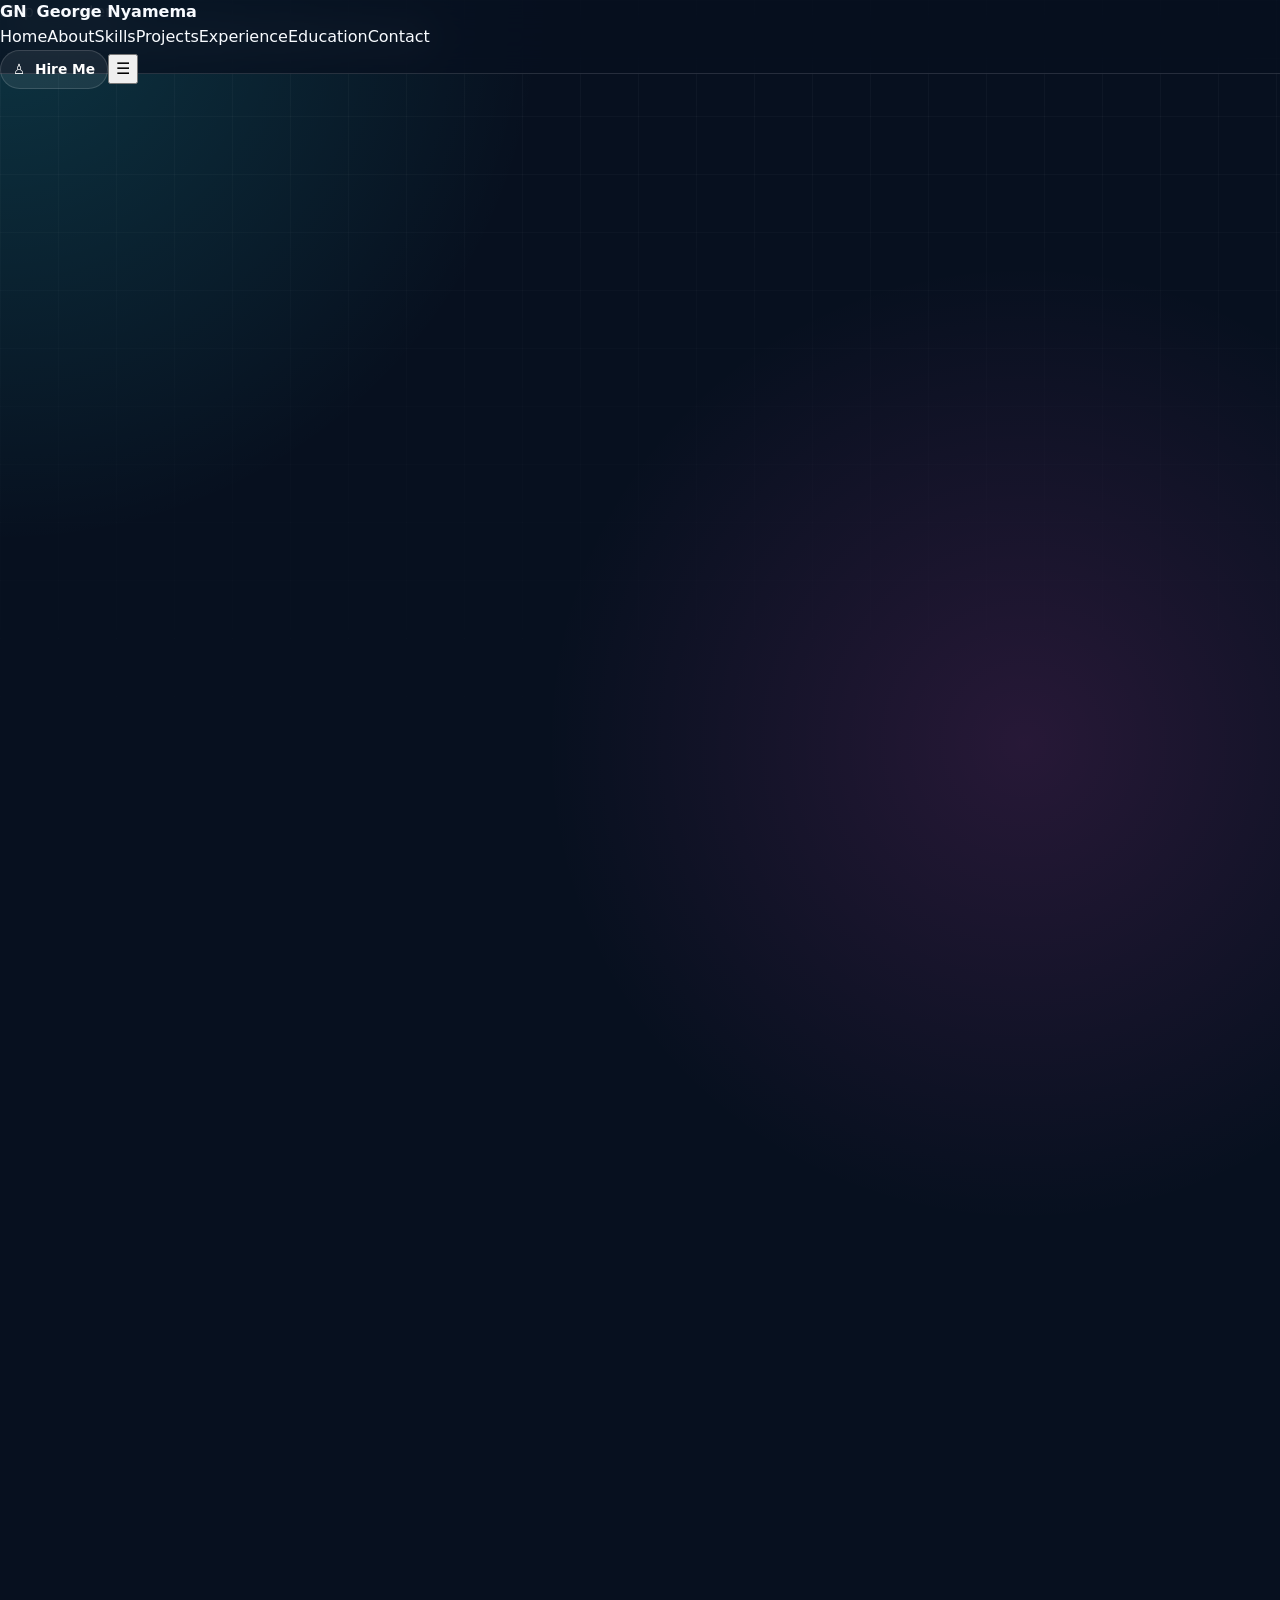
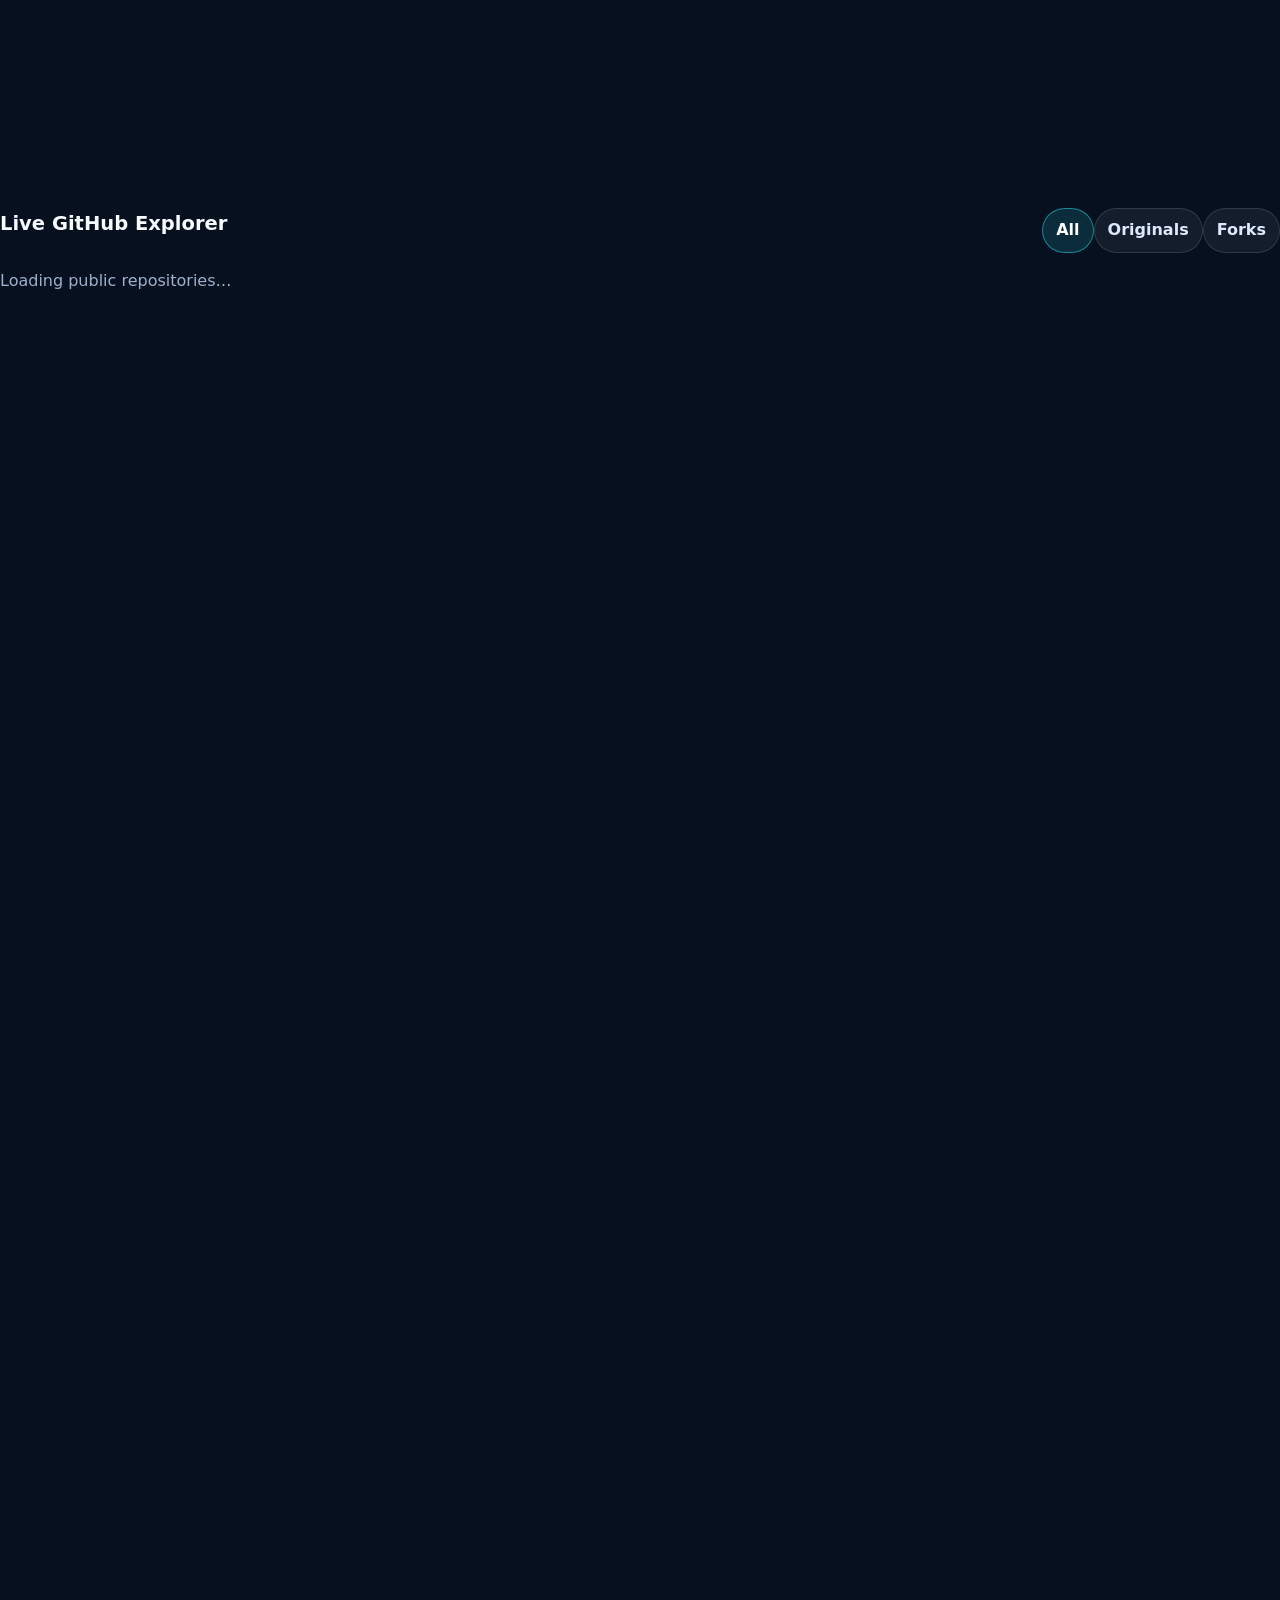
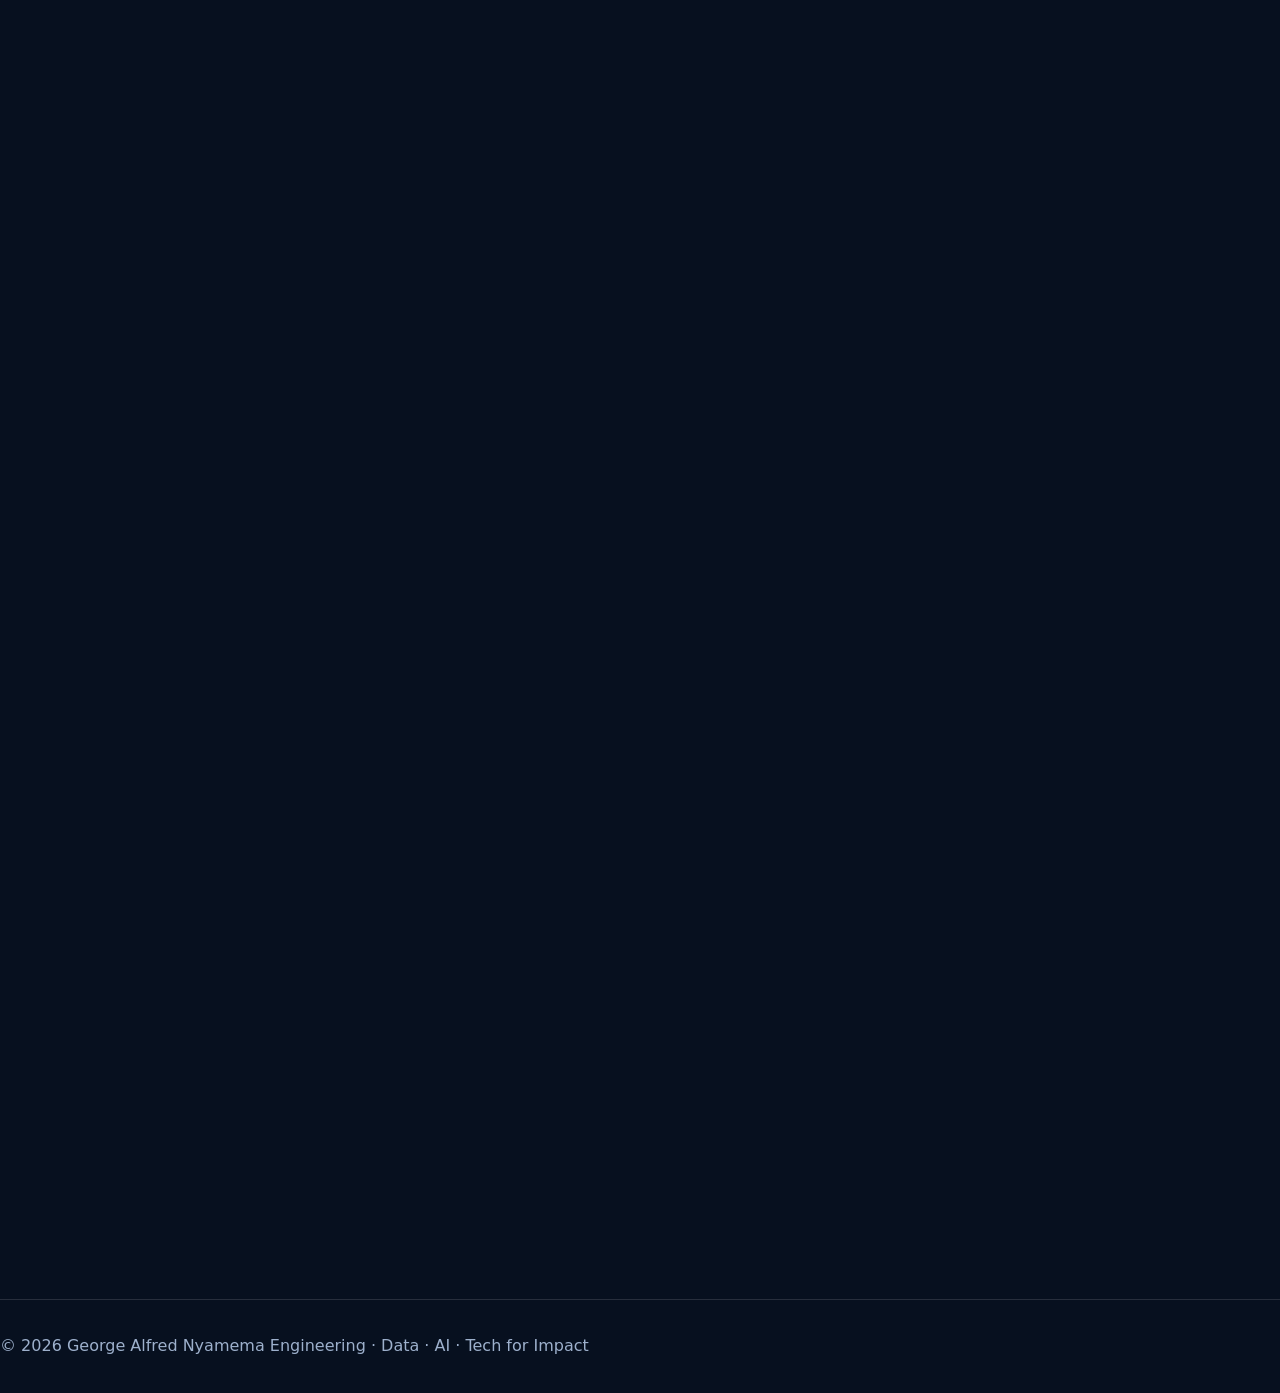
==== commit b2fb34cd: "feat: rebuild portfolio layout and CV-driven content" ====
--- a/index.html
+++ b/index.html
@@ -1,22 +1,19 @@
-<!doctype html>
-<html lang="en">
-<head>
-<meta charset="utf-8">
-<meta name="viewport" content="width=device-width,initial-scale=1">
-<title>George Alfred Nyamema | AI Full-Stack Developer</title>
-<meta name="description" content="I am George Alfred Nyamema. I build AI, full-stack, data and fintech systems.">
-<link rel="stylesheet" href="assets/css/styles.css">
-</head>
-<body>
-<nav class="nav"><div class="container nav-inner"><a class="brand" href="#home"><span class="mark">GN</span><span>George Alfred Nyamema</span></a><div class="links"><a href="#about">About</a><a href="#projects">Projects</a><a href="#skills">Skills</a><a href="#contact">Contact</a></div></div></nav>
-<main>
-<section class="hero section" id="home"><div class="container hero-grid"><div><div class="status"><span class="dot"></span>I am available for serious AI, data and full-stack work</div><h1>I build <span class="gradient">production systems</span>.</h1><p class="lead">I am George Alfred Nyamema, an AI full-stack developer, data scientist, researcher, designer and fintech systems builder based in Nairobi, Kenya.</p><div class="actions"><a class="btn primary" href="#projects">Explore my work</a><a class="btn" href="mailto:georgenyamema@gmail.com">Contact me</a></div></div><div class="media"><div class="profile"><div class="photo"><img src="main.png" alt="George Alfred Nyamema"></div></div></div></div></section>
-<section class="section" id="about"><div class="container"><div class="section-head"><div class="eyebrow">About</div><h2>I combine engineering, data, design and finance.</h2><p class="lead">I turn business, product and data problems into working software: APIs, dashboards, automations, AI workflows and payment-aware fintech logic.</p></div></div></section>
-<section class="section" id="projects"><div class="container"><div class="section-head"><div class="eyebrow">Projects</div><h2>Selected public GitHub work.</h2></div><div class="repos"><article class="repo card"><h3>github-ai-genius</h3><p class="desc">AI-focused GitHub tooling and automation work.</p><a class="btn small primary" href="https://github.com/GAN-007/github-ai-genius">Open</a></article><article class="repo card"><h3>MAI-UI</h3><p class="desc">AI-oriented interface and product UI work.</p><a class="btn small primary" href="https://github.com/GAN-007/MAI-UI">Open</a></article><article class="repo card"><h3>MPESA</h3><p class="desc">M-Pesa payment integration work from my fintech portfolio.</p><a class="btn small primary" href="https://github.com/GAN-007/MPESA">Open</a></article></div></div></section>
-<section class="section" id="skills"><div class="container"><div class="section-head"><div class="eyebrow">Skills</div><h2>My working stack.</h2></div><div class="skills"><span class="skill">Python</span><span class="skill">Django</span><span class="skill">React</span><span class="skill">JavaScript</span><span class="skill">SQL</span><span class="skill">PostgreSQL</span><span class="skill">AI Automation</span><span class="skill">FinTech</span></div></div></section>
-<section class="section" id="contact"><div class="container"><div class="section-head"><div class="eyebrow">Contact</div><h2>Work with me.</h2><p class="lead">Email: georgenyamema@gmail.com | Phone: +254 745 970 119 | GitHub: GAN-007</p></div></div></section>
-</main>
-<footer><div class="container footer"><span>© George Alfred Nyamema. I built this portfolio to showcase my own work.</span></div></footer>
-<script type="module" src="assets/js/app.mjs"></script>
-</body>
-</html>
+<!doctype html><html lang="en"><head><meta charset="utf-8"><meta name="viewport" content="width=device-width,initial-scale=1"><meta name="theme-color" content="#020a18"><meta name="description" content="George Alfred Nyamema — Data Scientist, Tech Lead, Full Stack Software Engineer and AI Engineer in Nairobi, Kenya."><meta property="og:title" content="George Alfred Nyamema | Engineering · Data · AI"><meta property="og:description" content="I build production software, analytical systems and AI workflows that turn complex requirements into measurable outcomes."><meta property="og:image" content="https://gan-007.github.io/assets/images/george-nyamema-hero.webp"><title>George Alfred Nyamema | Engineering · Data · AI</title><link rel="stylesheet" href="assets/css/styles.css"></head><body>
+<a class="skip" href="#main">Skip to content</a><div class="progress"><i></i></div>
+<header id="header"><div class="shell nav"><a class="brand" href="#home"><b>GN</b><span>George Nyamema</span></a><nav><a class="active" href="#home">Home</a><a href="#about">About</a><a href="#skills">Skills</a><a href="#projects">Projects</a><a href="#experience">Experience</a><a href="#education">Education</a><a href="#contact">Contact</a></nav><a class="btn small" href="#contact">♙&nbsp; Hire Me</a><button id="menu" aria-label="Menu">☰</button></div><div id="mobile"><a href="#home">Home</a><a href="#about">About</a><a href="#skills">Skills</a><a href="#projects">Projects</a><a href="#experience">Experience</a><a href="#education">Education</a><a href="#contact">Contact</a></div></header>
+<main id="main"><section class="hero" id="home"><div class="shell hero-grid"><div class="hero-copy reveal"><p class="kicker">DATA SCIENTIST · TECH LEAD · FULL STACK · AI ENGINEERING</p><h1>I Build. I Analyze. <span>I Solve.</span></h1><p class="lead">I design production software, analytical systems and AI workflows that connect business requirements to secure, scalable and measurable outcomes.</p><p class="typed">Focused on <b id="typed">full-stack systems</b><i></i></p><div class="actions"><a class="btn" href="#projects">⚡ View My Work</a><a class="btn outline" href="cv.html?download=1" target="_blank">⇩ Download CV</a></div><div class="social"><a href="https://github.com/GAN-007" target="_blank" aria-label="GitHub">GH</a><a href="https://linkedin.com/in/george-nyamema-5684181" target="_blank" aria-label="LinkedIn">in</a><a href="mailto:georgenyamema@gmail.com" aria-label="Email">✉</a><a href="tel:+254745970119" aria-label="Phone">☎</a></div></div><div class="portrait reveal"><div class="halo"></div><img src="assets/images/george-nyamema-hero.webp" alt="George Alfred Nyamema"><span class="chip c1">● Python · SQL · AI</span><span class="chip c2">● Nairobi, Kenya</span></div></div><div class="shell stats reveal"><article><b>⌘</b><div><strong data-count="7">0</strong><span>+ Years in Technology</span></div></article><article><b>↗</b><div><strong data-count="8">0</strong><span>Professional Roles</span></div></article><article><b>♧</b><div><strong data-count="3">0</strong><span>Core Domains: Engineering · Data · AI</span></div></article><article><b>◉</b><div><strong>Tech for Impact</strong><span>Building systems that matter</span></div></article></div></section>
+<section id="about" class="section"><div class="shell about"><div class="copy reveal"><p class="kicker">ABOUT ME</p><h2>Passionate about code.<br>Driven by data. Focused on <span>impact.</span></h2><p>Data Scientist, Tech Lead, Full Stack Software Engineer and AI Engineer with multidisciplinary experience spanning fintech, production engineering, business intelligence, advanced SQL analytics, AI, cloud systems, financial modelling, automation and technical leadership.</p><p>At SEVI, I build and govern analytics used across credit-risk, collections, customer-success, finance, operations and executive decision-making.</p><a class="btn outline" href="#experience">Explore My Experience</a></div><div class="services reveal"><article>▣<h3>Web Development</h3><p>Secure, responsive, scalable web apps and APIs.</p></article><article>◉<h3>Data Engineering</h3><p>Relational models, analytical datasets and pipelines.</p></article><article>↗<h3>Data Analysis</h3><p>BI, KPI governance, portfolio and lifecycle analytics.</p></article><article>⌘<h3>Machine Learning</h3><p>Predictive modelling, NLP, LLMs and agentic systems.</p></article><article>☁<h3>Cloud & DevOps</h3><p>AWS, GCP, Azure, Docker, Kubernetes and CI/CD.</p></article><article>⚡<h3>Automation</h3><p>AI-assisted workflows, integrations and internal tools.</p></article></div></div></section>
+<section id="skills" class="section alt"><div class="shell"><header class="title reveal"><p class="kicker">TECHNICAL CAPABILITY</p><h2>A stack built for <span>production.</span></h2></header><div class="skill-grid reveal"><article><b>01</b><h3>Programming & Backend</h3><p>Python · Django · DRF · Flask · FastAPI · PHP · JavaScript · REST · GraphQL · JSON · AJAX</p></article><article><b>02</b><h3>Frontend</h3><p>HTML5 · CSS3 · JavaScript · React.js · Vue.js · responsive component systems</p></article><article><b>03</b><h3>Data & Databases</h3><p>PostgreSQL · MySQL · MongoDB · SQLite · Firebase · advanced SQL · indexing · data integrity</p></article><article><b>04</b><h3>AI & ML</h3><p>TensorFlow · PyTorch · Hugging Face · LangChain · OpenAI API · NLP · LLMs · multi-agent systems</p></article><article><b>05</b><h3>Cloud & DevOps</h3><p>AWS · Google Cloud · Azure · Docker · Kubernetes · Linux · Git/GitHub · CI/CD · monitoring</p></article><article><b>06</b><h3>Security & Business</h3><p>Auth/RBAC · HTTPS · XSS/CSRF/SQLi defence · financial modelling · accounting · risk analytics</p></article></div></div></section>
+<section id="projects" class="section"><div class="shell"><header class="title reveal"><p class="kicker">FEATURED PROJECTS</p><h2>Things I've <span>Built</span></h2><p>Selected repositories plus a live view of my public GitHub work. Forks are explicitly labelled.</p></header><div id="featured" class="projects reveal"></div><div class="repo-head"><h3>Live GitHub Explorer</h3><div><button class="filter active" data-filter="all">All</button><button class="filter" data-filter="original">Originals</button><button class="filter" data-filter="fork">Forks</button></div></div><div id="repos" class="repo-grid"><p class="muted">Loading public repositories…</p></div></div></section>
+<section id="experience" class="section alt"><div class="shell"><header class="title reveal"><p class="kicker">PROFESSIONAL EXPERIENCE</p><h2>From delivery to <span>technical leadership.</span></h2></header><div class="timeline reveal">
+<details open><summary><b>Data Scientist & Tech Lead | SEVI</b><span>Aug 2025 — Present · Nairobi</span></summary><p>Lead data-science, analytical-engineering and technical initiatives for fintech operations, credit-risk, collections, customer-success, seller performance, finance and management. Build auditable PostgreSQL/Metabase analytics, KPI governance, portfolio and lifecycle analysis, automation, reports and responsible AI workflows.</p></details>
+<details><summary><b>Full Stack Developer | 5ived.com</b><span>2024 — Jul 2025 · Nairobi</span></summary><p>Owned full-stack delivery from requirements and architecture through React/Vue frontends, Python/Django/Flask backends, REST APIs, PostgreSQL/MySQL, integrations, security, Linux/cloud deployment, CI/CD, performance and production support.</p></details>
+<details><summary><b>Full Stack Software Engineer | Creativebits LLC</b><span>Dec 2023 — May 2024</span></summary><p>Built scalable PHP/Python/React/Vue applications, API integrations, analytics dashboards and Sage accounting workflows; strengthened security and performance with encryption, sanitisation, caching and indexing.</p></details>
+<details><summary><b>Full Stack Developer | Upwork</b><span>May 2020 — Present</span></summary><p>Deliver end-to-end client software using Python, Flask, PHP, SQL, JavaScript, AJAX, JSON, HTML and CSS, including deployment, debugging, hosting, security, documentation, training and maintenance.</p></details>
+<details><summary><b>Lead Web Developer | Aqua Links Ke</b><span>May — Jul 2020</span></summary><p>Delivered e-commerce, responsive interfaces, AJAX/SQL integration, performance optimisation, accessibility-conscious implementation and ongoing digital-platform support.</p></details>
+<details><summary><b>Web Developer / Researcher / Graphic Designer | Self-Employed</b><span>Jan — Dec 2020</span></summary><p>Developed bespoke websites, researched emerging technologies, managed full project lifecycles and produced graphics, multimedia, technical documentation and user training.</p></details>
+<details><summary><b>Third-Party Web Developer | Free Website Guys</b><span>Jun — Dec 2019</span></summary><p>Built and optimised responsive HTML/CSS/JavaScript/jQuery websites, WordPress/HubSpot implementations, e-commerce features, QA, launch and client training.</p></details>
+<details><summary><b>Staff | Sai Offices: Enterprise Road</b><span>Apr — Aug 2017</span></summary><p>Supported administration, communications, scheduling, document processing, equipment/vendor coordination, meetings and operational logistics.</p></details></div></div></section>
+<section id="education" class="section"><div class="shell"><header class="title reveal"><p class="kicker">EDUCATION & CREDENTIALS</p><h2>Technical depth backed by <span>business context.</span></h2></header><div class="edu reveal"><article><h3>Bachelor's in Information Technology</h3><p>Dedan Kimathi University · Oct 2021</p></article><article><h3>Financial Modeling & Valuation Analysis</h3><p>Corporate Institute of Finance · Oct 2022</p></article><article><h3>Professional Diploma in CPA — Levels 1 & 2</h3><p>KCA University · Dec 2019 — Apr 2021</p></article><article><h3>Certified Python Programmer</h3><p>Computer Pride College · Mar 2021</p></article><article><h3>Web Development · Graphics · Computerized Accounting</h3><p>KIPS College · Jul 2017</p></article><article><h3>Awards & Certifications</h3><p>DEVTOWN ML & Python Bootcamp · DEVTOWN Web Development · monday.com Project Management</p></article></div><div class="special reveal"><h3>Specialisations</h3><p>Fintech data science · credit-risk/portfolio/repayment/collections analytics · BI & KPI governance · lifecycle analytics · full-stack/backend systems · enterprise APIs & automation · AI/LLMs/NLP/multi-agent systems · cloud/DevOps/security · financial modelling · technical leadership.</p><p><b>Languages:</b> English and Swahili — Native / Professional Fluency. &nbsp; <b>Referees:</b> Available upon request.</p></div></div></section>
+<section id="contact" class="section alt"><div class="shell contact"><div class="reveal"><p class="kicker">CONTACT</p><h2>Build something that <span>matters.</span></h2><p>Nairobi, Kenya · Available for senior engineering, data, AI and technical-leadership opportunities.</p><div class="contact-links"><a href="mailto:georgenyamema@gmail.com">georgenyamema@gmail.com</a><a href="tel:+254745970119">(+254) 745 970 119</a><a href="https://github.com/GAN-007" target="_blank">github.com/GAN-007</a><a href="https://linkedin.com/in/george-nyamema-5684181" target="_blank">LinkedIn profile</a></div></div><form id="contactForm" class="reveal"><label>Name<input name="name" required></label><label>Email<input name="email" type="email" required></label><label>Message<textarea name="message" rows="5" required></textarea></label><button class="btn" type="submit">Send Message ↗</button><small>Opens your email client — no form data is stored.</small></form></div></section></main>
+<footer><div class="shell">© <span id="year"></span> George Alfred Nyamema <span>Engineering · Data · AI · Tech for Impact</span></div></footer><script type="module" src="assets/js/app.mjs"></script></body></html>
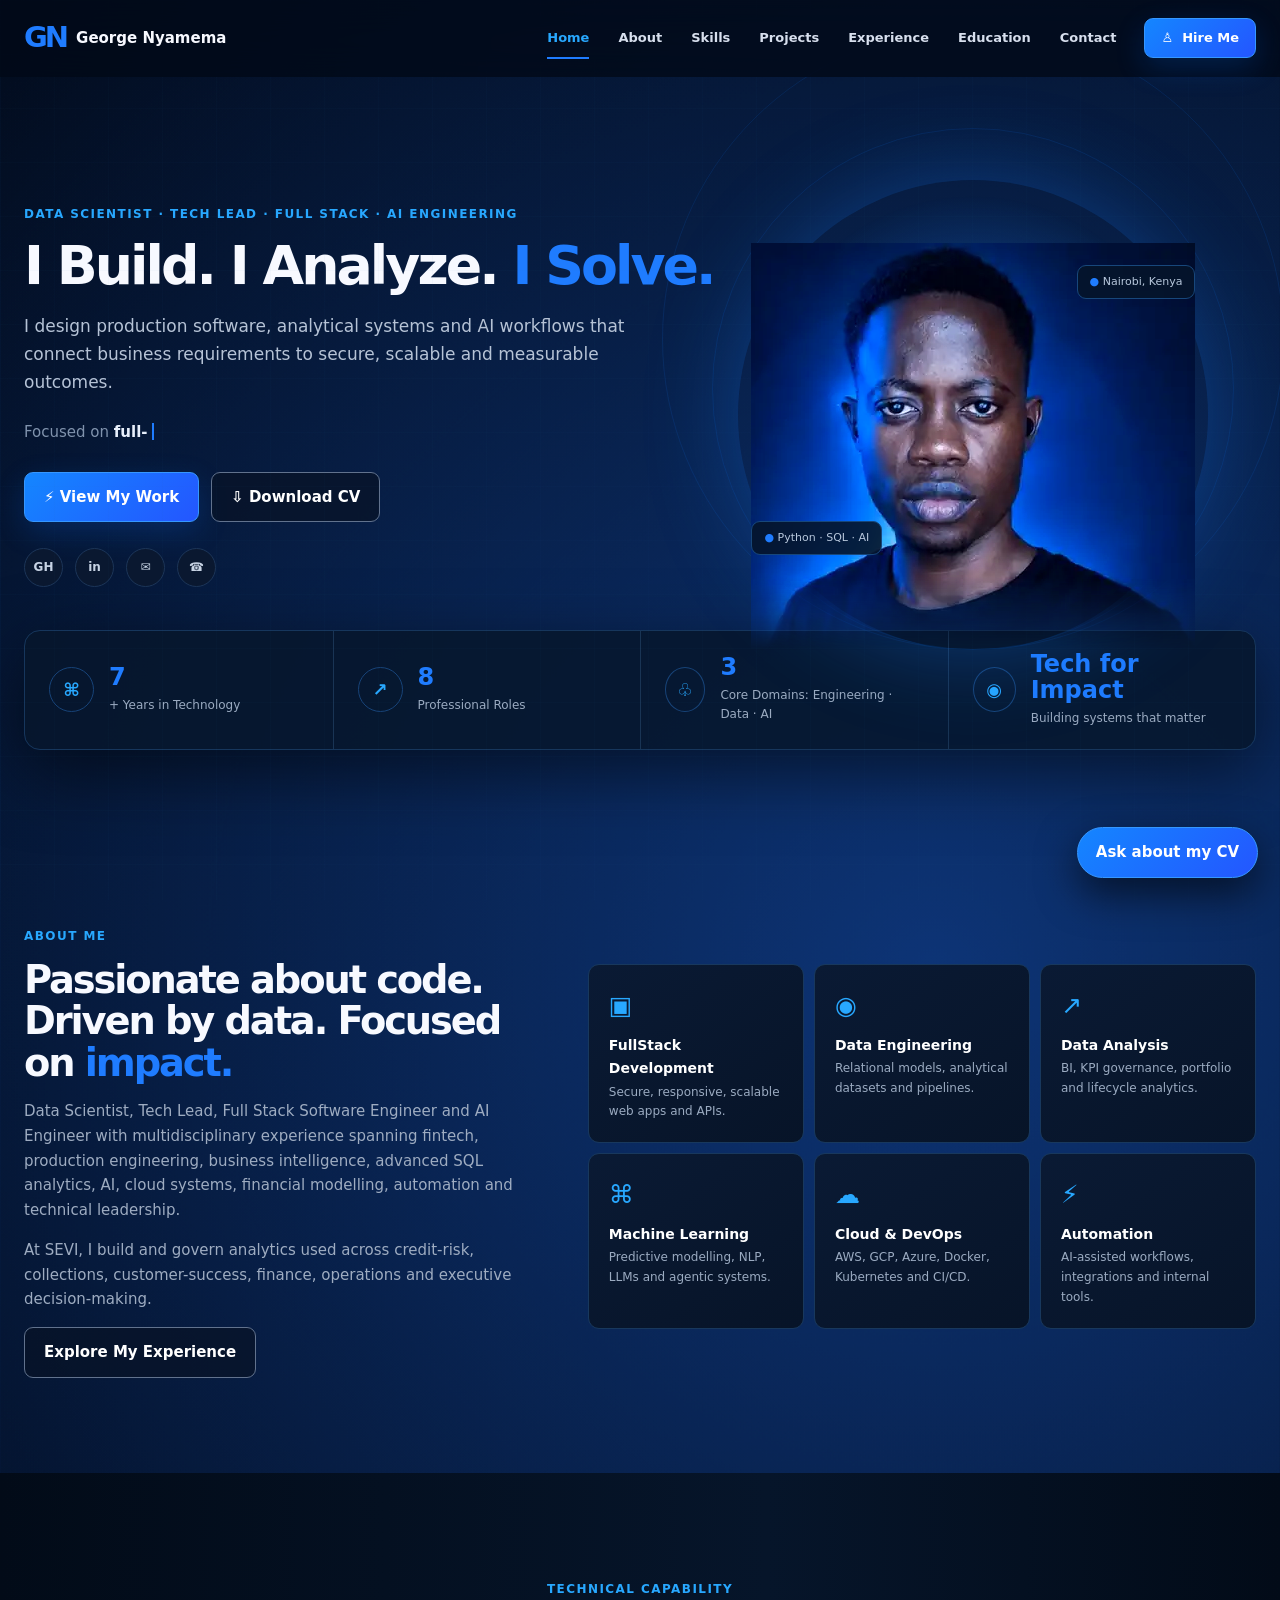
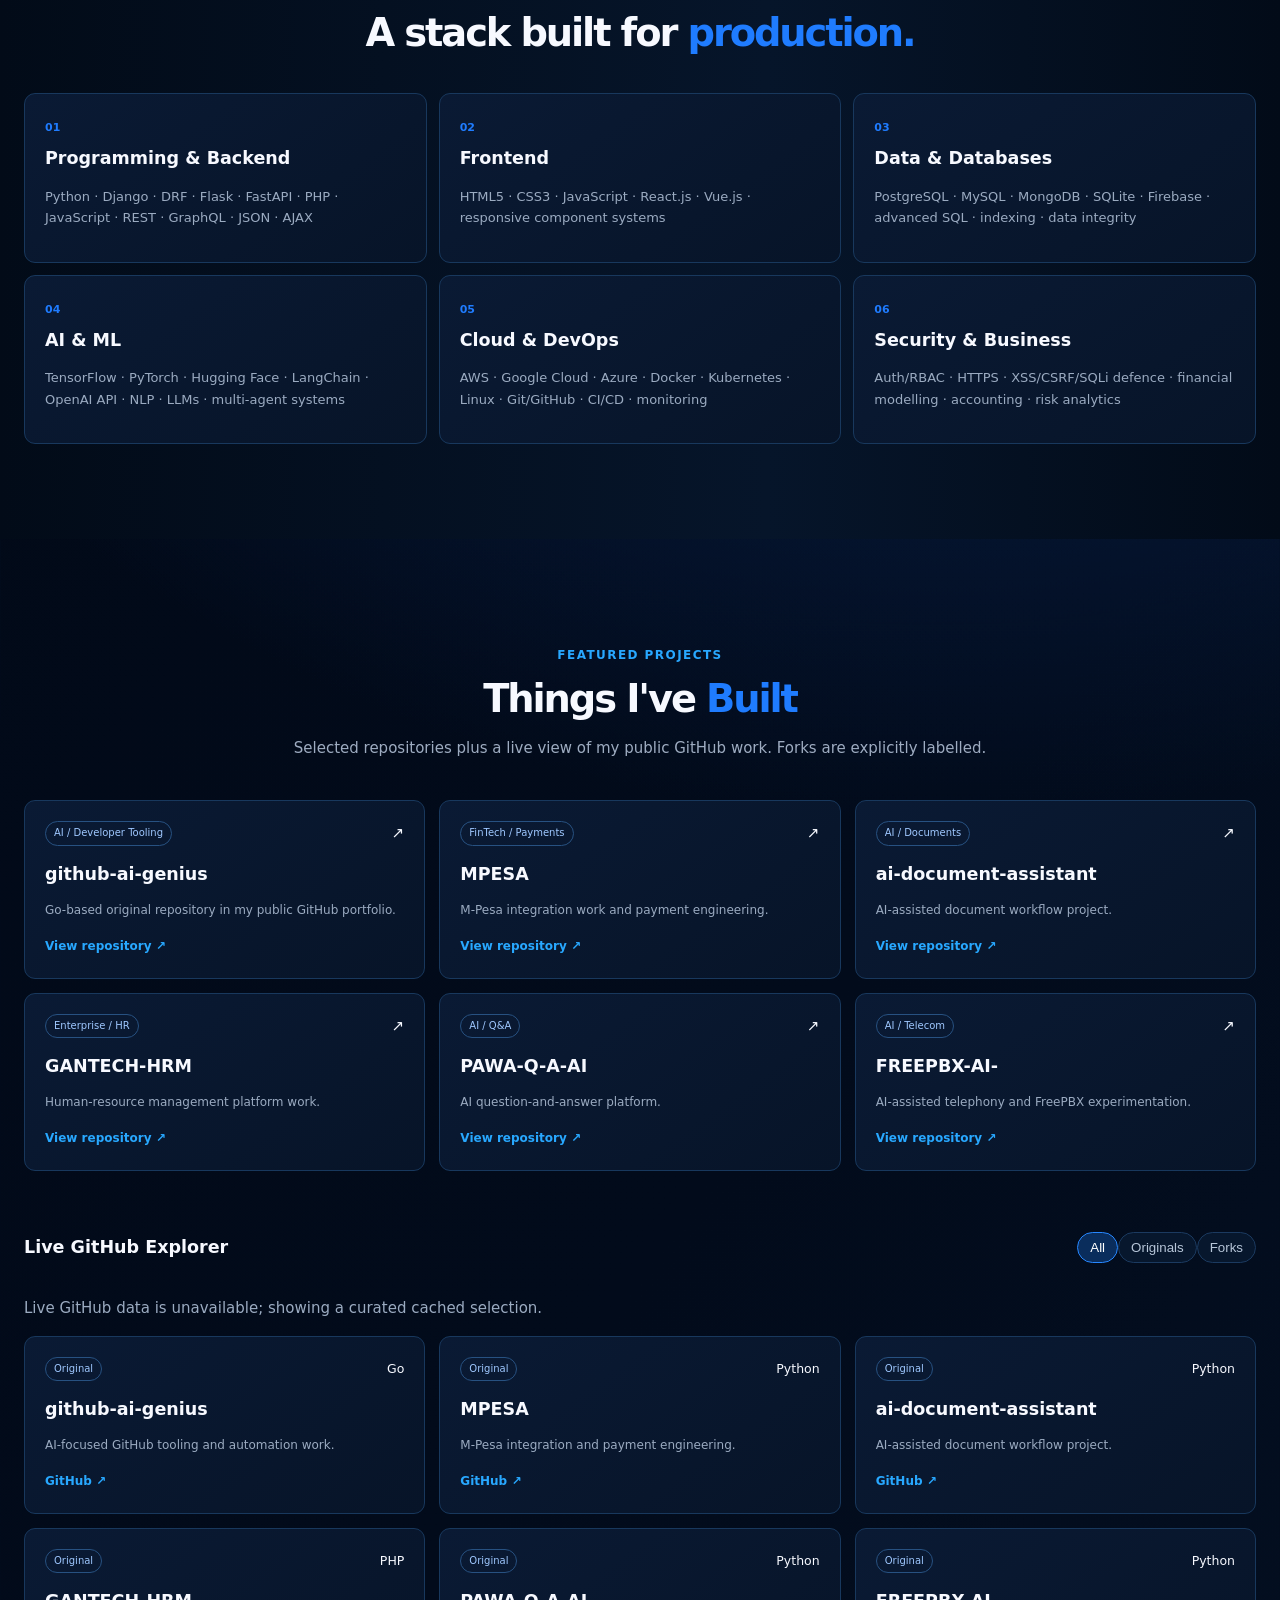
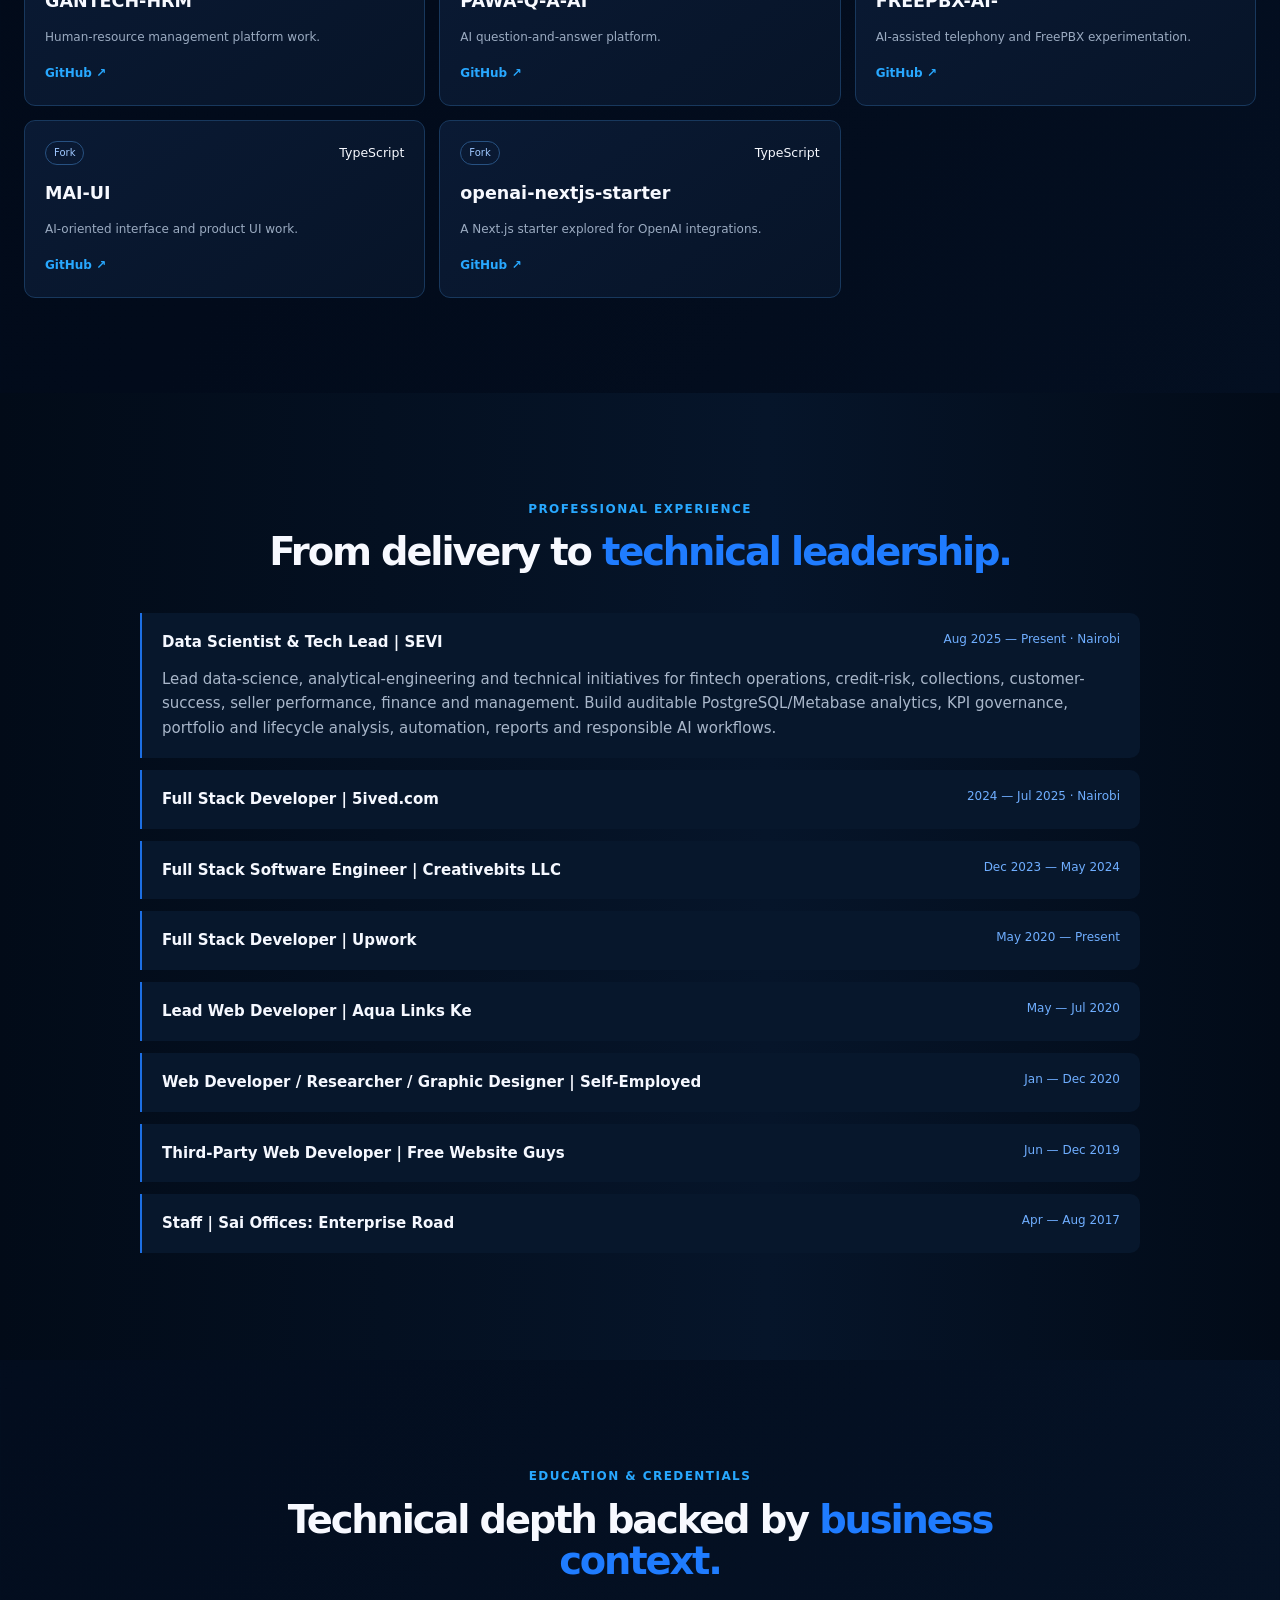
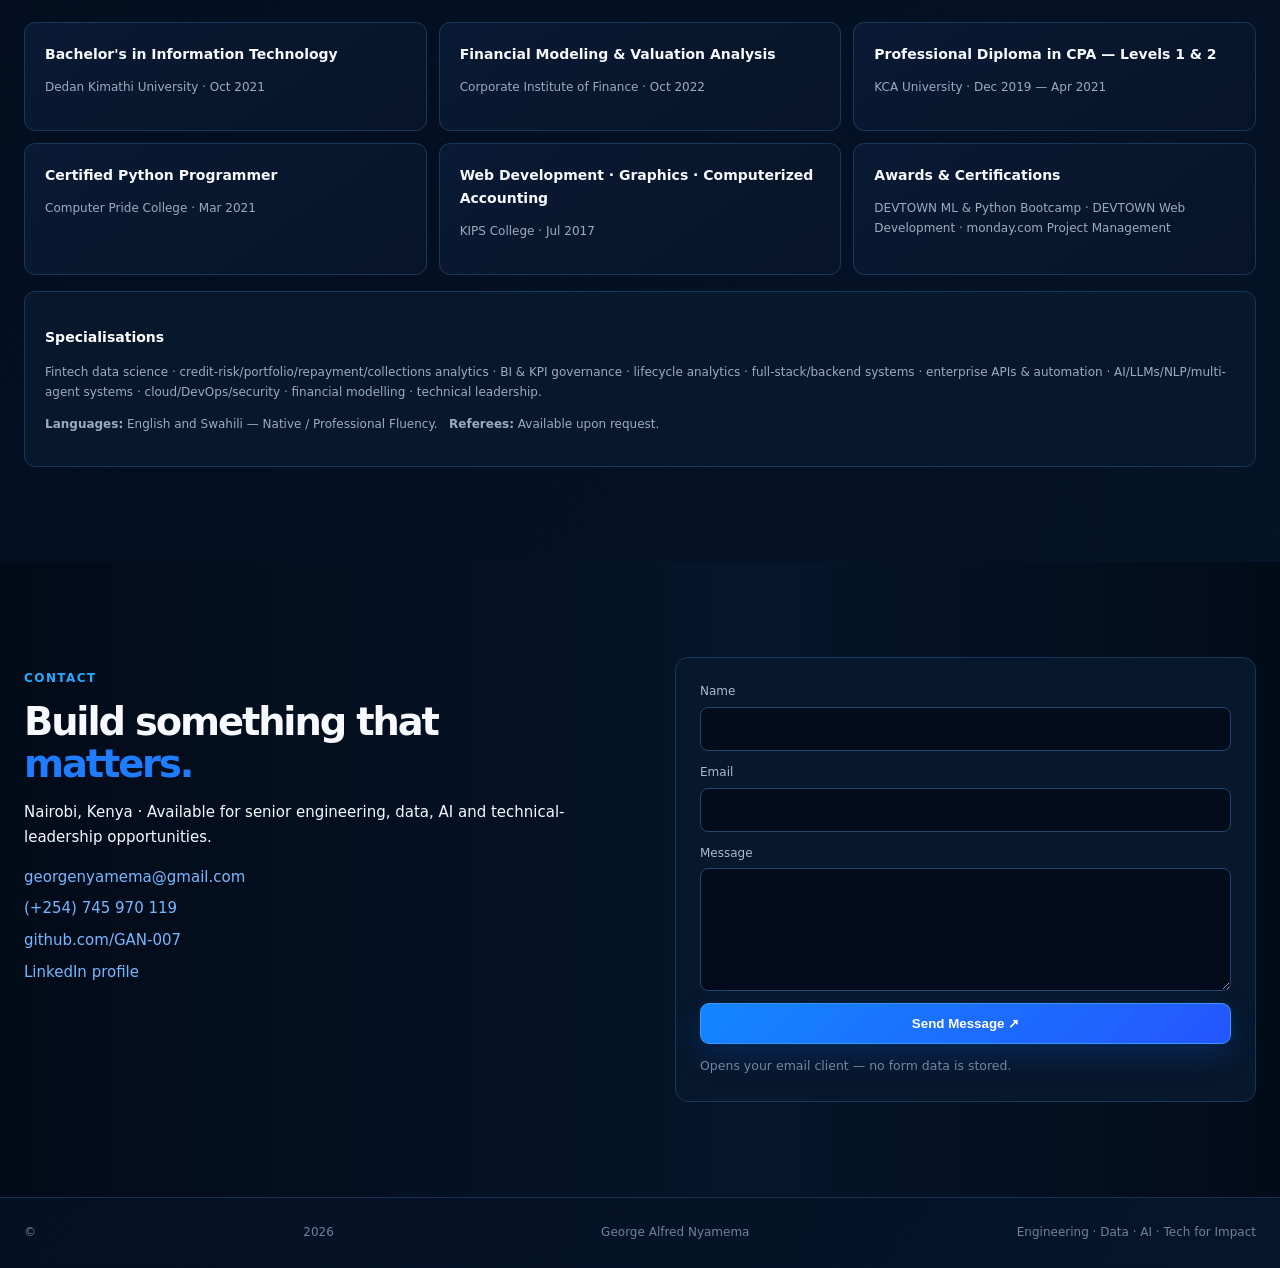
==== commit e158c94e: "Complete portfolio functionality and PWA support" ====
--- a/index.html
+++ b/index.html
@@ -1,10 +1,10 @@
-<!doctype html><html lang="en"><head><meta charset="utf-8"><meta name="viewport" content="width=device-width,initial-scale=1"><meta name="theme-color" content="#020a18"><meta name="description" content="George Alfred Nyamema — Data Scientist, Tech Lead, Full Stack Software Engineer and AI Engineer in Nairobi, Kenya."><meta property="og:title" content="George Alfred Nyamema | Engineering · Data · AI"><meta property="og:description" content="I build production software, analytical systems and AI workflows that turn complex requirements into measurable outcomes."><meta property="og:image" content="https://gan-007.github.io/assets/images/george-nyamema-hero.webp"><title>George Alfred Nyamema | Engineering · Data · AI</title><link rel="stylesheet" href="assets/css/styles.css"></head><body>
+<!doctype html><html lang="en"><head><meta charset="utf-8"><meta name="viewport" content="width=device-width,initial-scale=1"><meta name="theme-color" content="#020a18"><meta name="author" content="George Alfred Nyamema"><meta name="robots" content="index, follow"><meta name="description" content="George Alfred Nyamema — Data Scientist, Tech Lead, Full Stack Software Engineer and AI Engineer in Nairobi, Kenya."><meta property="og:title" content="George Alfred Nyamema | Engineering · Data · AI"><meta property="og:description" content="I build production software, analytical systems and AI workflows that turn complex requirements into measurable outcomes."><meta property="og:image" content="https://gan-007.github.io/assets/images/george-nyamema-hero.webp"><title>George Alfred Nyamema | Engineering · Data · AI</title><link rel="canonical" href="https://gan-007.github.io/"><link rel="manifest" href="site.webmanifest"><link rel="icon" href="main.png" type="image/png"><meta property="og:type" content="website"><meta property="og:url" content="https://gan-007.github.io/"><meta property="og:image:alt" content="George Alfred Nyamema"><meta name="twitter:card" content="summary_large_image"><meta name="twitter:title" content="George Alfred Nyamema | Engineering · Data · AI"><meta name="twitter:description" content="Production software, analytical systems and AI workflows."><meta name="twitter:image" content="https://gan-007.github.io/assets/images/george-nyamema-hero.webp"><script>document.documentElement.classList.add('js')</script><link rel="stylesheet" href="assets/css/styles.css"></head><body>
 <a class="skip" href="#main">Skip to content</a><div class="progress"><i></i></div>
-<header id="header"><div class="shell nav"><a class="brand" href="#home"><b>GN</b><span>George Nyamema</span></a><nav><a class="active" href="#home">Home</a><a href="#about">About</a><a href="#skills">Skills</a><a href="#projects">Projects</a><a href="#experience">Experience</a><a href="#education">Education</a><a href="#contact">Contact</a></nav><a class="btn small" href="#contact">♙&nbsp; Hire Me</a><button id="menu" aria-label="Menu">☰</button></div><div id="mobile"><a href="#home">Home</a><a href="#about">About</a><a href="#skills">Skills</a><a href="#projects">Projects</a><a href="#experience">Experience</a><a href="#education">Education</a><a href="#contact">Contact</a></div></header>
-<main id="main"><section class="hero" id="home"><div class="shell hero-grid"><div class="hero-copy reveal"><p class="kicker">DATA SCIENTIST · TECH LEAD · FULL STACK · AI ENGINEERING</p><h1>I Build. I Analyze. <span>I Solve.</span></h1><p class="lead">I design production software, analytical systems and AI workflows that connect business requirements to secure, scalable and measurable outcomes.</p><p class="typed">Focused on <b id="typed">full-stack systems</b><i></i></p><div class="actions"><a class="btn" href="#projects">⚡ View My Work</a><a class="btn outline" href="cv.html?download=1" target="_blank">⇩ Download CV</a></div><div class="social"><a href="https://github.com/GAN-007" target="_blank" aria-label="GitHub">GH</a><a href="https://linkedin.com/in/george-nyamema-5684181" target="_blank" aria-label="LinkedIn">in</a><a href="mailto:georgenyamema@gmail.com" aria-label="Email">✉</a><a href="tel:+254745970119" aria-label="Phone">☎</a></div></div><div class="portrait reveal"><div class="halo"></div><img src="assets/images/george-nyamema-hero.webp" alt="George Alfred Nyamema"><span class="chip c1">● Python · SQL · AI</span><span class="chip c2">● Nairobi, Kenya</span></div></div><div class="shell stats reveal"><article><b>⌘</b><div><strong data-count="7">0</strong><span>+ Years in Technology</span></div></article><article><b>↗</b><div><strong data-count="8">0</strong><span>Professional Roles</span></div></article><article><b>♧</b><div><strong data-count="3">0</strong><span>Core Domains: Engineering · Data · AI</span></div></article><article><b>◉</b><div><strong>Tech for Impact</strong><span>Building systems that matter</span></div></article></div></section>
-<section id="about" class="section"><div class="shell about"><div class="copy reveal"><p class="kicker">ABOUT ME</p><h2>Passionate about code.<br>Driven by data. Focused on <span>impact.</span></h2><p>Data Scientist, Tech Lead, Full Stack Software Engineer and AI Engineer with multidisciplinary experience spanning fintech, production engineering, business intelligence, advanced SQL analytics, AI, cloud systems, financial modelling, automation and technical leadership.</p><p>At SEVI, I build and govern analytics used across credit-risk, collections, customer-success, finance, operations and executive decision-making.</p><a class="btn outline" href="#experience">Explore My Experience</a></div><div class="services reveal"><article>▣<h3>Web Development</h3><p>Secure, responsive, scalable web apps and APIs.</p></article><article>◉<h3>Data Engineering</h3><p>Relational models, analytical datasets and pipelines.</p></article><article>↗<h3>Data Analysis</h3><p>BI, KPI governance, portfolio and lifecycle analytics.</p></article><article>⌘<h3>Machine Learning</h3><p>Predictive modelling, NLP, LLMs and agentic systems.</p></article><article>☁<h3>Cloud & DevOps</h3><p>AWS, GCP, Azure, Docker, Kubernetes and CI/CD.</p></article><article>⚡<h3>Automation</h3><p>AI-assisted workflows, integrations and internal tools.</p></article></div></div></section>
+<header id="header"><div class="shell nav"><a class="brand" href="#home"><b>GN</b><span>George Nyamema</span></a><nav><a class="active" href="#home">Home</a><a href="#about">About</a><a href="#skills">Skills</a><a href="#projects">Projects</a><a href="#experience">Experience</a><a href="#education">Education</a><a href="#contact">Contact</a></nav><a class="btn small" href="#contact">♙&nbsp; Hire Me</a><button id="menu" type="button" aria-label="Open navigation" aria-controls="mobile" aria-expanded="false">☰</button></div><div id="mobile" aria-label="Mobile navigation"><a href="#home">Home</a><a href="#about">About</a><a href="#skills">Skills</a><a href="#projects">Projects</a><a href="#experience">Experience</a><a href="#education">Education</a><a href="#contact">Contact</a></div></header>
+<main id="main"><section class="hero" id="home"><div class="shell hero-grid"><div class="hero-copy reveal"><p class="kicker">DATA SCIENTIST · TECH LEAD · FULL STACK · AI ENGINEERING</p><h1>I Build. I Analyze. <span>I Solve.</span></h1><p class="lead">I design production software, analytical systems and AI workflows that connect business requirements to secure, scalable and measurable outcomes.</p><p class="typed">Focused on <b id="typed">full-stack systems</b><i></i></p><div class="actions"><a class="btn" href="#projects">⚡ View My Work</a><a class="btn outline" href="assets/docs/George_Alfred_Nyamema_CV.pdf" download>⇩ Download CV</a></div><div class="social"><a href="https://github.com/GAN-007" target="_blank" rel="noopener noreferrer" aria-label="GitHub">GH</a><a href="https://linkedin.com/in/george-nyamema-5684181" target="_blank" rel="noopener noreferrer" aria-label="LinkedIn">in</a><a href="mailto:georgenyamema@gmail.com" aria-label="Email">✉</a><a href="tel:+254745970119" aria-label="Phone">☎</a></div></div><div class="portrait reveal"><div class="halo"></div><img src="assets/images/george-nyamema-hero.webp" alt="George Alfred Nyamema" width="500" height="407" fetchpriority="high"><span class="chip c1">● Python · SQL · AI</span><span class="chip c2">● Nairobi, Kenya</span></div></div><div class="shell stats reveal"><article><b>⌘</b><div><strong data-count="7">7</strong><span>+ Years in Technology</span></div></article><article><b>↗</b><div><strong data-count="8">8</strong><span>Professional Roles</span></div></article><article><b>♧</b><div><strong data-count="3">3</strong><span>Core Domains: Engineering · Data · AI</span></div></article><article><b>◉</b><div><strong>Tech for Impact</strong><span>Building systems that matter</span></div></article></div></section>
+<section id="about" class="section"><div class="shell about"><div class="copy reveal"><p class="kicker">ABOUT ME</p><h2>Passionate about code.<br>Driven by data. Focused on <span>impact.</span></h2><p>Data Scientist, Tech Lead, Full Stack Software Engineer and AI Engineer with multidisciplinary experience spanning fintech, production engineering, business intelligence, advanced SQL analytics, AI, cloud systems, financial modelling, automation and technical leadership.</p><p>At SEVI, I build and govern analytics used across credit-risk, collections, customer-success, finance, operations and executive decision-making.</p><a class="btn outline" href="#experience">Explore My Experience</a></div><div class="services reveal"><article>▣<h3>FullStack Development</h3><p>Secure, responsive, scalable web apps and APIs.</p></article><article>◉<h3>Data Engineering</h3><p>Relational models, analytical datasets and pipelines.</p></article><article>↗<h3>Data Analysis</h3><p>BI, KPI governance, portfolio and lifecycle analytics.</p></article><article>⌘<h3>Machine Learning</h3><p>Predictive modelling, NLP, LLMs and agentic systems.</p></article><article>☁<h3>Cloud & DevOps</h3><p>AWS, GCP, Azure, Docker, Kubernetes and CI/CD.</p></article><article>⚡<h3>Automation</h3><p>AI-assisted workflows, integrations and internal tools.</p></article></div></div></section>
 <section id="skills" class="section alt"><div class="shell"><header class="title reveal"><p class="kicker">TECHNICAL CAPABILITY</p><h2>A stack built for <span>production.</span></h2></header><div class="skill-grid reveal"><article><b>01</b><h3>Programming & Backend</h3><p>Python · Django · DRF · Flask · FastAPI · PHP · JavaScript · REST · GraphQL · JSON · AJAX</p></article><article><b>02</b><h3>Frontend</h3><p>HTML5 · CSS3 · JavaScript · React.js · Vue.js · responsive component systems</p></article><article><b>03</b><h3>Data & Databases</h3><p>PostgreSQL · MySQL · MongoDB · SQLite · Firebase · advanced SQL · indexing · data integrity</p></article><article><b>04</b><h3>AI & ML</h3><p>TensorFlow · PyTorch · Hugging Face · LangChain · OpenAI API · NLP · LLMs · multi-agent systems</p></article><article><b>05</b><h3>Cloud & DevOps</h3><p>AWS · Google Cloud · Azure · Docker · Kubernetes · Linux · Git/GitHub · CI/CD · monitoring</p></article><article><b>06</b><h3>Security & Business</h3><p>Auth/RBAC · HTTPS · XSS/CSRF/SQLi defence · financial modelling · accounting · risk analytics</p></article></div></div></section>
-<section id="projects" class="section"><div class="shell"><header class="title reveal"><p class="kicker">FEATURED PROJECTS</p><h2>Things I've <span>Built</span></h2><p>Selected repositories plus a live view of my public GitHub work. Forks are explicitly labelled.</p></header><div id="featured" class="projects reveal"></div><div class="repo-head"><h3>Live GitHub Explorer</h3><div><button class="filter active" data-filter="all">All</button><button class="filter" data-filter="original">Originals</button><button class="filter" data-filter="fork">Forks</button></div></div><div id="repos" class="repo-grid"><p class="muted">Loading public repositories…</p></div></div></section>
+<section id="projects" class="section"><div class="shell"><header class="title reveal"><p class="kicker">FEATURED PROJECTS</p><h2>Things I've <span>Built</span></h2><p>Selected repositories plus a live view of my public GitHub work. Forks are explicitly labelled.</p></header><div id="featured" class="projects reveal"></div><div class="repo-head"><h3>Live GitHub Explorer</h3><div><button class="filter active" type="button" data-filter="all" aria-pressed="true">All</button><button class="filter" type="button" data-filter="original" aria-pressed="false">Originals</button><button class="filter" type="button" data-filter="fork" aria-pressed="false">Forks</button></div></div><p id="repoStatus" class="muted" role="status">Loading public repositories…</p><div id="repos" class="repo-grid"></div></div></section>
 <section id="experience" class="section alt"><div class="shell"><header class="title reveal"><p class="kicker">PROFESSIONAL EXPERIENCE</p><h2>From delivery to <span>technical leadership.</span></h2></header><div class="timeline reveal">
 <details open><summary><b>Data Scientist & Tech Lead | SEVI</b><span>Aug 2025 — Present · Nairobi</span></summary><p>Lead data-science, analytical-engineering and technical initiatives for fintech operations, credit-risk, collections, customer-success, seller performance, finance and management. Build auditable PostgreSQL/Metabase analytics, KPI governance, portfolio and lifecycle analysis, automation, reports and responsible AI workflows.</p></details>
 <details><summary><b>Full Stack Developer | 5ived.com</b><span>2024 — Jul 2025 · Nairobi</span></summary><p>Owned full-stack delivery from requirements and architecture through React/Vue frontends, Python/Django/Flask backends, REST APIs, PostgreSQL/MySQL, integrations, security, Linux/cloud deployment, CI/CD, performance and production support.</p></details>
@@ -15,5 +15,5 @@
 <details><summary><b>Third-Party Web Developer | Free Website Guys</b><span>Jun — Dec 2019</span></summary><p>Built and optimised responsive HTML/CSS/JavaScript/jQuery websites, WordPress/HubSpot implementations, e-commerce features, QA, launch and client training.</p></details>
 <details><summary><b>Staff | Sai Offices: Enterprise Road</b><span>Apr — Aug 2017</span></summary><p>Supported administration, communications, scheduling, document processing, equipment/vendor coordination, meetings and operational logistics.</p></details></div></div></section>
 <section id="education" class="section"><div class="shell"><header class="title reveal"><p class="kicker">EDUCATION & CREDENTIALS</p><h2>Technical depth backed by <span>business context.</span></h2></header><div class="edu reveal"><article><h3>Bachelor's in Information Technology</h3><p>Dedan Kimathi University · Oct 2021</p></article><article><h3>Financial Modeling & Valuation Analysis</h3><p>Corporate Institute of Finance · Oct 2022</p></article><article><h3>Professional Diploma in CPA — Levels 1 & 2</h3><p>KCA University · Dec 2019 — Apr 2021</p></article><article><h3>Certified Python Programmer</h3><p>Computer Pride College · Mar 2021</p></article><article><h3>Web Development · Graphics · Computerized Accounting</h3><p>KIPS College · Jul 2017</p></article><article><h3>Awards & Certifications</h3><p>DEVTOWN ML & Python Bootcamp · DEVTOWN Web Development · monday.com Project Management</p></article></div><div class="special reveal"><h3>Specialisations</h3><p>Fintech data science · credit-risk/portfolio/repayment/collections analytics · BI & KPI governance · lifecycle analytics · full-stack/backend systems · enterprise APIs & automation · AI/LLMs/NLP/multi-agent systems · cloud/DevOps/security · financial modelling · technical leadership.</p><p><b>Languages:</b> English and Swahili — Native / Professional Fluency. &nbsp; <b>Referees:</b> Available upon request.</p></div></div></section>
-<section id="contact" class="section alt"><div class="shell contact"><div class="reveal"><p class="kicker">CONTACT</p><h2>Build something that <span>matters.</span></h2><p>Nairobi, Kenya · Available for senior engineering, data, AI and technical-leadership opportunities.</p><div class="contact-links"><a href="mailto:georgenyamema@gmail.com">georgenyamema@gmail.com</a><a href="tel:+254745970119">(+254) 745 970 119</a><a href="https://github.com/GAN-007" target="_blank">github.com/GAN-007</a><a href="https://linkedin.com/in/george-nyamema-5684181" target="_blank">LinkedIn profile</a></div></div><form id="contactForm" class="reveal"><label>Name<input name="name" required></label><label>Email<input name="email" type="email" required></label><label>Message<textarea name="message" rows="5" required></textarea></label><button class="btn" type="submit">Send Message ↗</button><small>Opens your email client — no form data is stored.</small></form></div></section></main>
-<footer><div class="shell">© <span id="year"></span> George Alfred Nyamema <span>Engineering · Data · AI · Tech for Impact</span></div></footer><script type="module" src="assets/js/app.mjs"></script></body></html>+<section id="contact" class="section alt"><div class="shell contact"><div class="reveal"><p class="kicker">CONTACT</p><h2>Build something that <span>matters.</span></h2><p>Nairobi, Kenya · Available for senior engineering, data, AI and technical-leadership opportunities.</p><div class="contact-links"><a href="mailto:georgenyamema@gmail.com">georgenyamema@gmail.com</a><a href="tel:+254745970119">(+254) 745 970 119</a><a href="https://github.com/GAN-007" target="_blank" rel="noopener noreferrer">github.com/GAN-007</a><a href="https://linkedin.com/in/george-nyamema-5684181" target="_blank" rel="noopener noreferrer">LinkedIn profile</a></div></div><form id="contactForm" class="reveal"><label>Name<input name="name" required></label><label>Email<input name="email" type="email" required></label><label>Message<textarea name="message" rows="5" required></textarea></label><button class="btn" type="submit">Send Message ↗</button><small id="formStatus" role="status">Opens your email client — no form data is stored.</small></form></div></section></main>
+<footer><div class="shell">© <span id="year"></span> George Alfred Nyamema <span>Engineering · Data · AI · Tech for Impact</span></div></footer><aside class="assistant" aria-label="Portfolio assistant"><section id="assistantPanel" class="assistant-panel" aria-labelledby="assistantTitle" hidden><header><div><strong id="assistantTitle">Portfolio Assistant</strong><small>CV-grounded quick answers</small></div><button id="assistantClose" type="button" aria-label="Close portfolio assistant">×</button></header><div id="assistantMessages" class="assistant-messages" aria-live="polite"><p class="msg bot">Ask me about George’s skills, experience, projects, education or contact details.</p></div><div class="assistant-prompts"><button type="button" data-question="What are George’s core skills?">Core skills</button><button type="button" data-question="Tell me about George’s experience.">Experience</button><button type="button" data-question="How can I contact George?">Contact</button></div><form id="assistantForm"><label class="sr-only" for="assistantInput">Ask about George’s portfolio</label><input id="assistantInput" autocomplete="off" maxlength="180" placeholder="Ask about skills or experience…"><button type="submit" aria-label="Send question">→</button></form></section><button id="assistantToggle" class="assistant-toggle" type="button" aria-controls="assistantPanel" aria-expanded="false">Ask about my CV</button></aside><noscript><div class="noscript">JavaScript is off. All portfolio content remains available; live repository loading and the CV assistant require JavaScript.</div></noscript><script type="module" src="assets/js/app.mjs"></script></body></html>
--- a/assets/css/styles.css
+++ b/assets/css/styles.css
@@ -1,28 +1 @@
-:root{--bg:#07101f;--panel:rgba(12,22,41,.82);--panel2:rgba(9,17,33,.96);--text:#f8fbff;--muted:#9db0cc;--line:rgba(255,255,255,.13);--aqua:#2cf7ff;--blue:#53a6ff;--pink:#ff4fd8;--purple:#9c6cff;--green:#58f59b;--warn:#ffd166;--shadow:0 30px 80px rgba(0,0,0,.42);--radius:24px;--nav:74px;--max:1200px}
-*{box-sizing:border-box}
-html{scroll-behavior:smooth;scroll-padding-top:90px}
-body{margin:0;background:radial-gradient(circle at top left,rgba(44,247,255,.16),transparent 34rem),radial-gradient(circle at 80% 12%,rgba(255,79,216,.13),transparent 30rem),var(--bg);color:var(--text);font-family:Inter,ui-sans-serif,system-ui,-apple-system,BlinkMacSystemFont,"Segoe UI",sans-serif;line-height:1.55;overflow-x:hidden}
-body:before{content:"";position:fixed;inset:0;z-index:-2;background-image:linear-gradient(rgba(255,255,255,.035) 1px,transparent 1px),linear-gradient(90deg,rgba(255,255,255,.035) 1px,transparent 1px);background-size:58px 58px;mask-image:linear-gradient(to bottom,#000,rgba(0,0,0,.35),transparent 92%)}
-a{color:inherit;text-decoration:none}
-img{max-width:100%;display:block}
-button,input,textarea,select{font:inherit}
-button:focus-visible,a:focus-visible,input:focus-visible,textarea:focus-visible,select:focus-visible{outline:3px solid rgba(44,247,255,.75);outline-offset:3px}
-.skip-link{position:fixed;left:16px;top:12px;z-index:5000;transform:translateY(-180%);background:var(--panel2);border:1px solid var(--line);border-radius:999px;padding:10px 14px}.skip-link:focus{transform:translateY(0)}
-.container{width:min(var(--max),calc(100% - 32px));margin:auto}.nav{position:fixed;inset:0 0 auto;z-index:1000;height:var(--nav);background:rgba(7,16,31,.78);border-bottom:1px solid var(--line);backdrop-filter:blur(18px)}.nav-inner{height:100%;display:flex;align-items:center;justify-content:space-between;gap:16px}.brand{display:flex;align-items:center;gap:10px;font-weight:900}.mark{width:42px;height:42px;border-radius:14px;display:grid;place-items:center;color:#06111f;background:linear-gradient(135deg,var(--aqua),var(--pink));font-weight:1000}.links{display:flex;gap:7px}.links a{padding:10px 12px;border-radius:999px;color:#dbe6f7;font-weight:750;font-size:.9rem}.links a:hover,.links a.active{background:rgba(255,255,255,.09);color:#fff}.menu{display:none;border:1px solid var(--line);background:rgba(255,255,255,.06);color:#fff;border-radius:14px;padding:10px 12px}
-.section{padding:96px 0;position:relative}.hero{min-height:100svh;display:grid;place-items:center;padding:126px 0 72px}.hero-grid{display:grid;grid-template-columns:1.05fr .95fr;gap:48px;align-items:center}.eyebrow{color:var(--aqua);font-weight:800;letter-spacing:.16em;font-size:.78rem;text-transform:uppercase}.gradient{background:linear-gradient(90deg,var(--aqua),var(--blue),var(--pink),var(--purple));-webkit-background-clip:text;background-clip:text;color:transparent}
-h1{font-size:clamp(2.8rem,7vw,7rem);line-height:.92;letter-spacing:-.07em;margin:0 0 20px}h2{font-size:clamp(2rem,4vw,4rem);line-height:1;letter-spacing:-.045em;margin:0 0 12px}h3{margin:.1rem 0 .65rem;font-size:1.22rem}.lead{font-size:clamp(1.04rem,2vw,1.32rem);color:#dce8fb;max-width:860px}.muted{color:var(--muted)}
-.status{display:inline-flex;gap:10px;align-items:center;border:1px solid rgba(88,245,155,.25);background:rgba(88,245,155,.08);padding:9px 14px;border-radius:999px;color:#d8ffe8;margin-bottom:22px;font-weight:750}.dot{width:10px;height:10px;border-radius:50%;background:var(--green);box-shadow:0 0 0 8px rgba(88,245,155,.12)}.typed{min-height:34px;color:#eaf3ff;font-size:clamp(1.1rem,2.4vw,1.55rem);font-weight:850;margin-bottom:18px}.blink{display:inline-block;width:2px;height:1em;background:var(--aqua);margin-left:4px;transform:translateY(2px);animation:blink 1s steps(1) infinite}@keyframes blink{50%{opacity:0}}
-.actions,.row{display:flex;flex-wrap:wrap;gap:12px;margin-top:28px}.row.compact{margin:0}.btn{display:inline-flex;align-items:center;justify-content:center;gap:9px;min-height:44px;padding:12px 16px;border-radius:999px;border:1px solid rgba(255,255,255,.14);background:rgba(255,255,255,.07);color:#fff;cursor:pointer;font-weight:850;transition:.2s}.btn:hover{transform:translateY(-2px);background:rgba(255,255,255,.11);box-shadow:0 16px 30px rgba(0,0,0,.2)}.btn.primary{background:linear-gradient(135deg,var(--aqua),var(--blue),var(--pink));color:#06111f;border:0}.btn.small{min-height:36px;padding:8px 12px;font-size:.86rem}.send-btn{width:auto}
-.media{min-height:520px;display:grid;place-items:center}.profile{width:min(430px,92vw);padding:18px;border-radius:36px;background:linear-gradient(145deg,rgba(44,247,255,.18),rgba(255,79,216,.14),rgba(255,255,255,.05));border:1px solid rgba(255,255,255,.18);box-shadow:var(--shadow)}.photo{overflow:hidden;border-radius:30px;aspect-ratio:1;background:linear-gradient(135deg,rgba(44,247,255,.2),rgba(255,79,216,.2))}.photo img{width:100%;height:100%;object-fit:cover}
-.metric-grid{display:grid;grid-template-columns:repeat(4,1fr);gap:14px;margin-top:32px}.metric,.card{padding:20px;border-radius:var(--radius);border:1px solid var(--line);background:rgba(255,255,255,.055)}.metric strong{display:block;font-size:clamp(1.4rem,3vw,2.1rem);line-height:1}.section-head{display:grid;gap:12px;max-width:850px;margin:0 auto 34px;text-align:center}.grid{display:grid;gap:18px}.cols4{grid-template-columns:repeat(4,1fr)}.cols3{grid-template-columns:repeat(3,1fr)}.card{transition:.2s}.card:hover{transform:translateY(-4px);border-color:rgba(44,247,255,.28);background:rgba(255,255,255,.075)}.icon{width:46px;height:46px;border-radius:16px;display:grid;place-items:center;background:rgba(44,247,255,.1);border:1px solid rgba(44,247,255,.18);color:var(--aqua);font-weight:1000;margin-bottom:14px}.contact-icon{margin:0}.glass{background:var(--panel);border:1px solid var(--line);box-shadow:var(--shadow);backdrop-filter:blur(18px);border-radius:var(--radius)}
-.controls{display:grid;grid-template-columns:minmax(260px,1fr) auto;gap:12px;align-items:center;margin-bottom:18px}input,textarea,select{width:100%;border:1px solid var(--line);background:rgba(255,255,255,.065);color:var(--text);border-radius:18px;padding:14px 15px;outline:none}select option{background:#07101f;color:#fff}input:focus,textarea:focus,select:focus{border-color:rgba(44,247,255,.55);box-shadow:0 0 0 4px rgba(44,247,255,.1)}.filters{display:flex;flex-wrap:wrap;gap:9px;margin:16px 0 24px}.filter{border:1px solid var(--line);background:rgba(255,255,255,.055);border-radius:999px;padding:9px 13px;cursor:pointer;font-weight:850;color:#dce8fb}.filter.active,.filter:hover{border-color:rgba(44,247,255,.45);background:rgba(44,247,255,.12);color:#fff}
-.repos{display:grid;grid-template-columns:repeat(3,1fr);gap:18px}.repo{min-height:270px;display:flex;flex-direction:column;gap:14px;position:relative;overflow:hidden}.repo:before{content:"";position:absolute;inset:0 0 auto;height:4px;background:linear-gradient(90deg,var(--aqua),var(--pink),var(--purple))}.repo-head{display:flex;justify-content:space-between;gap:14px;align-items:flex-start}.repo-title{margin:0;font-size:1.08rem;word-break:break-word}.desc{color:#cfdbef;min-height:48px;flex:1}.tags{display:flex;flex-wrap:wrap;gap:7px}.tag{border:1px solid rgba(255,255,255,.12);background:rgba(255,255,255,.07);border-radius:999px;padding:5px 8px;font-size:.76rem;color:#e9f1ff}.hot{border-color:rgba(255,79,216,.35);background:rgba(255,79,216,.12)}.meta{display:flex;flex-wrap:wrap;gap:10px;color:var(--muted);font-size:.85rem;margin-top:auto}.empty{text-align:center;padding:34px;border:1px dashed rgba(255,255,255,.22);border-radius:var(--radius);color:var(--muted)}
-.timeline{position:relative;display:grid;gap:16px}.timeline:before{content:"";position:absolute;left:20px;top:10px;bottom:10px;width:2px;background:linear-gradient(var(--aqua),var(--pink));opacity:.5}.time{position:relative;padding-left:58px}.time:before{content:"";position:absolute;left:10px;top:22px;width:22px;height:22px;border-radius:50%;background:var(--bg);border:4px solid var(--aqua);box-shadow:0 0 0 8px rgba(44,247,255,.08)}.skills{display:flex;flex-wrap:wrap;gap:10px}.skill{padding:10px 12px;background:rgba(255,255,255,.06);border:1px solid var(--line);border-radius:999px;font-weight:800}
-.lab{display:grid;grid-template-columns:1.1fr .9fr;gap:18px}.terminal{background:#050a13;border:1px solid rgba(44,247,255,.18);border-radius:20px;overflow:hidden}.term-head{display:flex;gap:7px;padding:12px 14px;border-bottom:1px solid rgba(255,255,255,.09)}.light{width:11px;height:11px;border-radius:50%;background:#ff6b6b}.light:nth-child(2){background:var(--warn)}.light:nth-child(3){background:var(--green)}pre{margin:0}.term-body{padding:18px;font-family:ui-monospace,SFMono-Regular,Menlo,Consolas,monospace;color:#c9f7ff;min-height:320px;white-space:pre-wrap}
-.contact-grid{display:grid;grid-template-columns:.95fr 1.05fr;gap:18px}.form{display:grid;gap:13px}.form textarea{min-height:150px;resize:vertical}.contact-list{display:grid;gap:12px}.contact-link{display:flex;align-items:center;gap:12px;padding:16px;border-radius:18px;border:1px solid var(--line);background:rgba(255,255,255,.055)}.contact-link:hover{background:rgba(255,255,255,.08)}
-.modal{position:fixed;inset:0;z-index:3000;display:none;place-items:center;padding:20px;background:rgba(0,0,0,.72);backdrop-filter:blur(12px)}.modal.open{display:grid}.modal-card{width:min(980px,100%);max-height:88svh;overflow:auto;background:var(--panel2);border:1px solid rgba(255,255,255,.16);border-radius:28px;box-shadow:var(--shadow)}.modal-top{display:flex;justify-content:space-between;gap:16px;align-items:flex-start;padding:24px 24px 0}.modal-body{padding:22px 24px 24px;display:grid;gap:18px}.close{border:1px solid var(--line);background:rgba(255,255,255,.06);color:#fff;border-radius:14px;width:42px;height:42px;cursor:pointer}.stats{display:grid;grid-template-columns:repeat(4,1fr);gap:10px}.stat{padding:14px;border:1px solid var(--line);border-radius:16px;background:rgba(255,255,255,.055)}.stat strong{display:block;font-size:1.2rem}
-.ai-wrap{position:fixed;right:18px;bottom:18px;z-index:2500;display:grid;gap:10px;justify-items:end}.ai-panel{width:min(390px,calc(100vw - 28px));max-height:70svh;display:none;overflow:hidden;border-radius:24px;background:var(--panel2);border:1px solid rgba(255,255,255,.16);box-shadow:var(--shadow)}.ai-panel.open{display:block}.ai-head{padding:16px;display:flex;justify-content:space-between;align-items:center;gap:12px;border-bottom:1px solid var(--line)}.messages{height:min(390px,48svh);overflow:auto;padding:14px;display:grid;gap:10px}.msg{padding:11px 12px;border-radius:16px;background:rgba(255,255,255,.07);color:#eaf3ff;white-space:pre-wrap}.msg.user{margin-left:32px;background:rgba(44,247,255,.12)}.ai-form{display:flex;gap:8px;padding:12px;border-top:1px solid var(--line)}.ai-form input{flex:1;border-radius:999px;padding:11px 12px}.fab{width:64px;height:64px;border-radius:24px;border:0;cursor:pointer;background:linear-gradient(135deg,var(--aqua),var(--pink));color:#06111f;font-weight:1000;box-shadow:0 18px 44px rgba(44,247,255,.22)}.toast{position:fixed;left:50%;bottom:24px;transform:translateX(-50%) translateY(140%);z-index:4000;padding:12px 16px;border-radius:999px;background:var(--panel2);border:1px solid var(--line);box-shadow:var(--shadow);transition:.22s}.toast.show{transform:translateX(-50%) translateY(0)}
-footer{padding:34px 0;border-top:1px solid var(--line);color:var(--muted)}.footer{display:flex;justify-content:space-between;align-items:center;gap:14px;flex-wrap:wrap}.reveal{opacity:0;transform:translateY(24px);transition:.7s}.reveal.visible{opacity:1;transform:translateY(0)}
-@media(max-width:980px){.hero-grid,.lab,.contact-grid{grid-template-columns:1fr}.media{min-height:auto}.metric-grid{grid-template-columns:repeat(2,1fr)}.repos,.cols3,.cols4{grid-template-columns:repeat(2,1fr)}.links{position:fixed;inset:var(--nav) 12px auto;display:none;flex-direction:column;align-items:stretch;padding:12px;border-radius:22px;background:var(--panel2);border:1px solid var(--line);box-shadow:var(--shadow)}.links.open{display:flex}.menu{display:inline-flex}}
-@media(max-width:640px){:root{--nav:68px}.section{padding:72px 0}.repos,.cols3,.cols4,.stats{grid-template-columns:1fr}.controls{grid-template-columns:1fr}.metric-grid{grid-template-columns:1fr}.actions,.row{flex-direction:column;align-items:stretch}.btn{width:100%}.ai-wrap{right:12px;bottom:12px}.fab{width:58px;height:58px;border-radius:20px}h1{letter-spacing:-.055em}}
-@media(prefers-reduced-motion:reduce){*,*:before,*:after{animation-duration:.01ms!important;animation-iteration-count:1!important;scroll-behavior:auto!important;transition-duration:.01ms!important}}
+:root{--bg:#020a18;--bg2:#06152b;--card:#081a34;--line:#18385f;--blue:#1f7cff;--cyan:#28a8ff;--text:#f7f9ff;--muted:#9babc1;--shell:1280px;--shadow:0 22px 70px #0008}*{box-sizing:border-box}html{scroll-behavior:smooth;scroll-padding-top:78px}body{margin:0;background:radial-gradient(circle at 73% 16%,#0d3476 0,transparent 28%),linear-gradient(125deg,#010815,#020b1b 48%,#06152a);color:var(--text);font:15px/1.65 Inter,ui-sans-serif,system-ui,-apple-system,Segoe UI,Arial,sans-serif;overflow-x:hidden}body:before{content:"";position:fixed;inset:0;background-image:linear-gradient(#3a6da008 1px,transparent 1px),linear-gradient(90deg,#3a6da008 1px,transparent 1px);background-size:54px 54px;pointer-events:none}a{color:inherit;text-decoration:none}.shell{width:min(calc(100% - 48px),var(--shell));margin:auto}.skip{position:fixed;left:10px;top:-60px;z-index:99;background:#fff;color:#000;padding:8px 12px}.skip:focus{top:10px}.progress{position:fixed;inset:0 0 auto;height:2px;z-index:100}.progress i{display:block;width:0;height:100%;background:linear-gradient(90deg,var(--cyan),var(--blue))}header#header{position:fixed;inset:0 0 auto;z-index:50;transition:.25s;background:#020a18c8;backdrop-filter:blur(18px);border-bottom:1px solid transparent}.nav{height:76px;display:flex;align-items:center;gap:28px}.brand{display:flex;align-items:center;gap:10px;margin-right:auto;font-weight:800}.brand b{font-size:29px;color:var(--blue);letter-spacing:-3px}.nav nav{display:flex;gap:29px}.nav nav a{font-size:13px;font-weight:650;color:#d7dfed;position:relative;padding:28px 0}.nav nav a:after{content:"";position:absolute;left:0;right:100%;bottom:18px;height:2px;background:var(--blue);transition:.25s}.nav nav a.active,.nav nav a:hover{color:var(--cyan)}.nav nav a.active:after{right:0}.btn{display:inline-flex;align-items:center;justify-content:center;gap:8px;background:linear-gradient(135deg,#1486ff,#2456ff);border:1px solid #3697ff;color:white;font-weight:750;padding:12px 19px;border-radius:9px;box-shadow:0 10px 30px #0b6cff33;cursor:pointer;transition:.25s}.btn:hover{transform:translateY(-2px);box-shadow:0 15px 36px #1678ff55}.btn.small{padding:8px 16px;font-size:13px}.btn.outline{background:#071226b8;border-color:#61728d;box-shadow:none}.btn.outline:hover{border-color:var(--blue)}#menu{display:none;background:none;border:0;color:white;font-size:22px}#mobile{display:none}.hero{padding:130px 0 70px;min-height:820px}.hero-grid{display:grid;grid-template-columns:1.12fr .88fr;align-items:center;gap:38px}.kicker{color:var(--cyan);font-size:12px;font-weight:850;letter-spacing:.12em}.hero h1,.section h2{margin:12px 0 16px;line-height:1.08;letter-spacing:-.055em}.hero h1{font-size:clamp(2.7rem,4.2vw,4rem);white-space:nowrap}.hero h1 span,.section h2 span{color:var(--blue)}.lead{max-width:620px;color:#b6c3d6;font-size:17px}.typed{color:#8093ad;margin:24px 0}.typed b{color:#e9f0fc}.typed i{display:inline-block;width:2px;height:17px;background:var(--blue);margin-left:4px;vertical-align:-3px;animation:blink .8s steps(2) infinite}.actions,.social{display:flex;gap:12px;flex-wrap:wrap}.actions{margin-top:27px}.social{margin-top:26px}.social a{width:39px;height:39px;border:1px solid #1c3558;border-radius:50%;display:grid;place-items:center;background:#0a1830;color:#c7d3e4;font-size:12px;font-weight:800}.social a:hover{border-color:var(--blue);color:var(--cyan);transform:translateY(-2px)}.portrait{height:520px;position:relative;display:grid;place-items:end center}.portrait img{position:relative;z-index:2;width:min(100%,530px);max-height:500px;object-fit:cover;object-position:center top;filter:saturate(1.08) contrast(1.03);mask-image:linear-gradient(#000 0 82%,transparent 100%);-webkit-mask-image:linear-gradient(#000 0 82%,transparent 100%)}.halo{position:absolute;z-index:0;width:470px;height:470px;border-radius:50%;background:radial-gradient(circle,#167dff9c,transparent 66%);box-shadow:0 0 95px #167dff55}.portrait:before,.portrait:after{content:"";position:absolute;border:1px solid #1379ff1f;border-radius:50%;width:520px;height:520px}.portrait:after{width:620px;height:620px}.chip{position:absolute;z-index:4;border:1px solid #17477b;background:#05152be6;padding:7px 12px;border-radius:9px;font-size:11px;color:#b7c7dc}.chip:first-letter{color:var(--blue)}.c1{left:0;bottom:95px}.c2{right:0;top:135px}.stats{display:grid;grid-template-columns:repeat(4,1fr);border:1px solid #16365c;background:#06162cdd;border-radius:16px;box-shadow:var(--shadow);margin-top:-20px}.stats article{padding:20px 24px;display:flex;gap:15px;align-items:center}.stats article+article{border-left:1px solid #193454}.stats article>b{width:45px;height:45px;border-radius:50%;border:1px solid #174378;display:grid;place-items:center;color:var(--cyan);font-size:18px}.stats strong{display:block;color:var(--blue);font-size:24px;line-height:1.1}.stats span{display:block;color:var(--muted);font-size:12px;margin-top:5px}.section{padding:95px 0}.alt{background:linear-gradient(90deg,#020b18,#06152a 60%,#020b18)}.about{display:grid;grid-template-columns:.85fr 1.15fr;gap:70px;align-items:center}.section h2{font-size:clamp(2rem,3vw,3.15rem)}.copy>p:not(.kicker),.title>p:not(.kicker){color:#9eacc1}.services{display:grid;grid-template-columns:repeat(3,1fr);gap:10px}.services article,.skill-grid article,.edu article,.projects article,.repo-grid article{border:1px solid #18385d;background:linear-gradient(145deg,#0a1a34,#071428);border-radius:11px;padding:20px;transition:.25s}.services article:hover,.skill-grid article:hover,.projects article:hover,.repo-grid article:hover{transform:translateY(-5px);border-color:#237ef7;box-shadow:0 18px 45px #0005}.services article{color:var(--cyan);font-size:25px}.services h3{font-size:14px;color:white;margin:8px 0 2px}.services p{font-size:12px;color:var(--muted);margin:0}.title{text-align:center;max-width:760px;margin:0 auto 40px}.title h2{margin-top:4px}.skill-grid{display:grid;grid-template-columns:repeat(3,1fr);gap:12px}.skill-grid b{color:var(--blue);font-size:11px}.skill-grid h3{margin:5px 0}.skill-grid p{color:var(--muted);font-size:13px}.projects,.repo-grid{display:grid;grid-template-columns:repeat(3,1fr);gap:14px}.project-top,.repo-top{display:flex;align-items:center;justify-content:space-between;gap:10px}.tag{font-size:10px;border:1px solid #275181;border-radius:99px;padding:3px 8px;color:#9fc8ff}.projects h3,.repo-grid h3{margin:14px 0 5px}.projects p,.repo-grid p{color:var(--muted);font-size:12px}.project-link{color:var(--cyan);font-weight:700;font-size:12px}.repo-head{display:flex;justify-content:space-between;align-items:center;margin:45px 0 16px}.filter{background:#07172d;color:#b6c5d8;border:1px solid #1b3a60;border-radius:99px;padding:7px 12px;cursor:pointer}.filter.active,.filter:hover{color:#fff;border-color:#2787ff;background:#0a2d5c}.timeline{max-width:1000px;margin:auto}.timeline details{border-left:2px solid #1d6fe3;background:#07172c;border-radius:0 10px 10px 0;margin:12px 0;padding:17px 20px}.timeline summary{cursor:pointer;list-style:none;display:flex;justify-content:space-between;gap:20px}.timeline summary b{color:#f5f8ff}.timeline summary span{color:#6faeff;font-size:12px}.timeline p{color:#a9b7ca;margin:12px 0 0}.edu{display:grid;grid-template-columns:repeat(3,1fr);gap:12px}.edu h3{font-size:14px;margin:0 0 5px}.edu p,.special{color:var(--muted);font-size:12px}.special{margin-top:16px;border:1px solid #17385d;background:#07172c;padding:20px;border-radius:11px}.special h3{color:white}.contact{display:grid;grid-template-columns:1fr 1fr;gap:70px}.contact-links{display:grid;gap:7px}.contact-links a{color:#77b7ff}.contact form{display:grid;gap:12px;border:1px solid #17385d;background:#07172c;padding:24px;border-radius:13px}.contact label{font-size:12px;color:#aab9cd;display:grid;gap:5px}input,textarea{width:100%;border:1px solid #22466f;background:#030c1b;color:#fff;border-radius:8px;padding:11px;font:inherit}input:focus,textarea:focus{outline:2px solid #1f7cff55;border-color:var(--blue)}form small{color:#72869f}footer{border-top:1px solid #17304f;padding:25px 0;color:#6f829c;font-size:12px}footer .shell{display:flex;justify-content:space-between}.js .reveal{opacity:0;transform:translateY(18px);transition:.7s cubic-bezier(.2,.7,.2,1)}.js .reveal.in{opacity:1;transform:none}.muted{color:var(--muted)}@keyframes blink{50%{opacity:0}}@media(max-width:1000px){.nav nav,.desktop-hire{display:none}#menu{display:block}.hero-grid,.about,.contact{grid-template-columns:1fr}.hero h1{white-space:normal}.portrait{height:470px}.stats{grid-template-columns:repeat(2,1fr)}.stats article:nth-child(3){border-left:0;border-top:1px solid #193454}.stats article:nth-child(4){border-top:1px solid #193454}.services,.skill-grid,.projects,.repo-grid,.edu{grid-template-columns:repeat(2,1fr)}#mobile.open{display:grid;padding:12px 24px 22px;gap:10px;border-top:1px solid #17304f}.nav .btn{display:none}}@media(max-width:620px){.shell{width:min(calc(100% - 28px),var(--shell))}.hero{padding-top:110px}.hero h1{font-size:2.75rem}.portrait{height:400px}.chip{display:none}.stats{grid-template-columns:1fr}.stats article+article{border-left:0;border-top:1px solid #193454}.services,.skill-grid,.projects,.repo-grid,.edu{grid-template-columns:1fr}.section{padding:72px 0}.timeline summary{display:block}.timeline summary span{display:block;margin-top:5px}.repo-head{display:block}.repo-head>div{margin-top:10px}.contact{gap:30px}footer .shell{display:block}.social a{width:42px;height:42px}}@media(prefers-reduced-motion:reduce){*{scroll-behavior:auto!important;transition:none!important;animation:none!important}.reveal{opacity:1;transform:none}}[hidden]{display:none!important}.sr-only{position:absolute!important;width:1px;height:1px;padding:0;margin:-1px;overflow:hidden;clip:rect(0,0,0,0);white-space:nowrap;border:0}:focus-visible{outline:3px solid #66b5ff;outline-offset:3px}.text-link{align-self:center;color:var(--cyan);font-size:13px;font-weight:700}.assistant{display:none;position:fixed;right:22px;bottom:22px;z-index:80}.js .assistant{display:block}.assistant-toggle{border:1px solid #3697ff;border-radius:99px;background:linear-gradient(135deg,#1486ff,#2456ff);box-shadow:0 15px 40px #0009;color:#fff;font:inherit;font-weight:750;padding:12px 18px;cursor:pointer}.assistant-panel{position:absolute;right:0;bottom:58px;width:min(370px,calc(100vw - 28px));overflow:hidden;border:1px solid #285889;border-radius:16px;background:#06152bf2;box-shadow:0 25px 80px #000b;backdrop-filter:blur(18px)}.assistant-panel>header{position:static;display:flex;align-items:center;justify-content:space-between;padding:14px 16px;border-bottom:1px solid #18385f;background:#081a34}.assistant-panel header div{display:grid}.assistant-panel header small{color:var(--muted)}.assistant-panel header button{border:0;background:transparent;color:#fff;font-size:23px;cursor:pointer}.assistant-messages{display:grid;gap:9px;max-height:290px;overflow:auto;padding:14px}.msg{max-width:90%;margin:0;padding:9px 11px;border-radius:10px;background:#10284a;color:#dbe8fa;font-size:12px}.msg.user{justify-self:end;background:#155fc5;color:#fff}.assistant-prompts{display:flex;gap:6px;padding:0 14px 10px;overflow:auto}.assistant-prompts button{white-space:nowrap;border:1px solid #275181;border-radius:99px;background:#07172d;color:#b9d8ff;padding:5px 8px;cursor:pointer}.assistant-panel form{display:flex;padding:12px;border-top:1px solid #18385f}.assistant-panel input{min-width:0;border-radius:8px 0 0 8px}.assistant-panel form button{width:45px;border:0;border-radius:0 8px 8px 0;background:var(--blue);color:#fff;font-size:20px;cursor:pointer}.noscript{position:fixed;z-index:120;inset:auto 14px 14px;padding:12px;border:1px solid #ffb347;background:#2c1d08;color:#fff;border-radius:8px}@media(max-width:620px){.assistant{right:14px;bottom:14px}.assistant-panel{bottom:55px}.assistant-toggle{padding:10px 14px}}
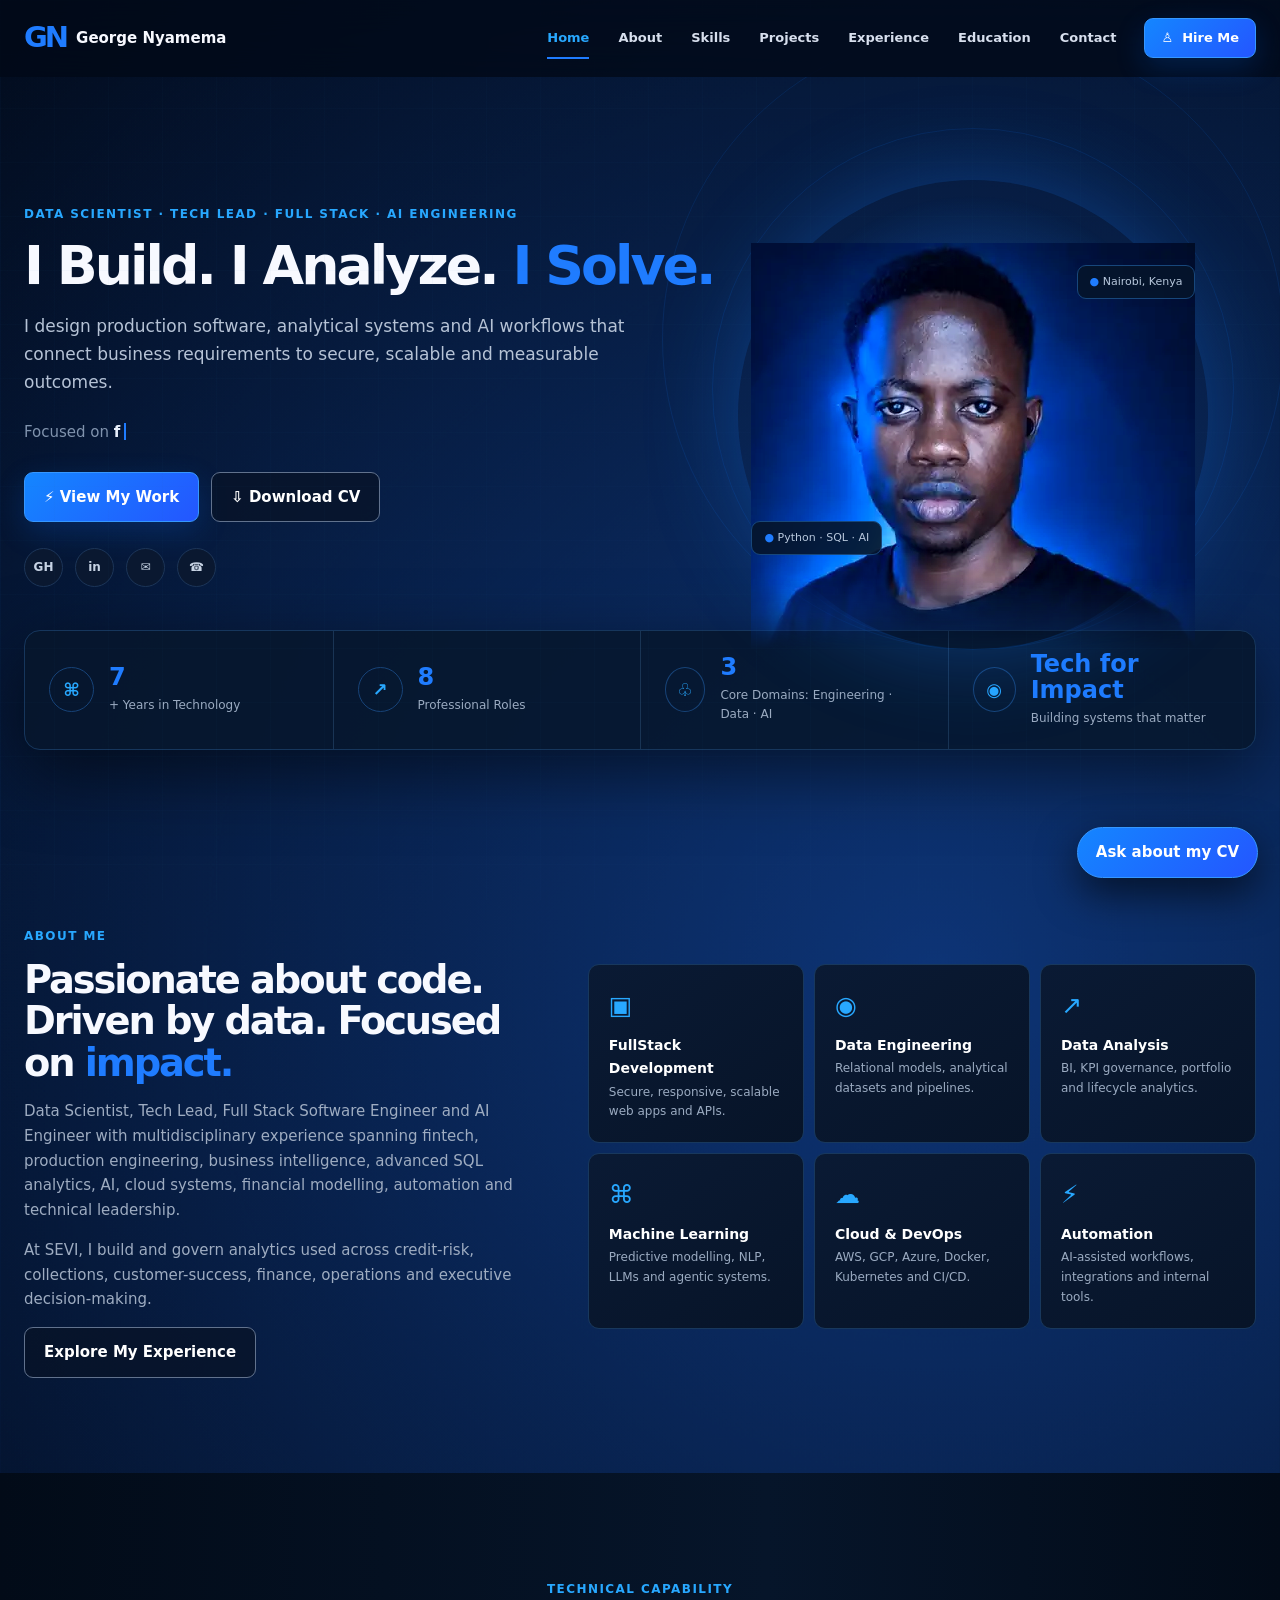
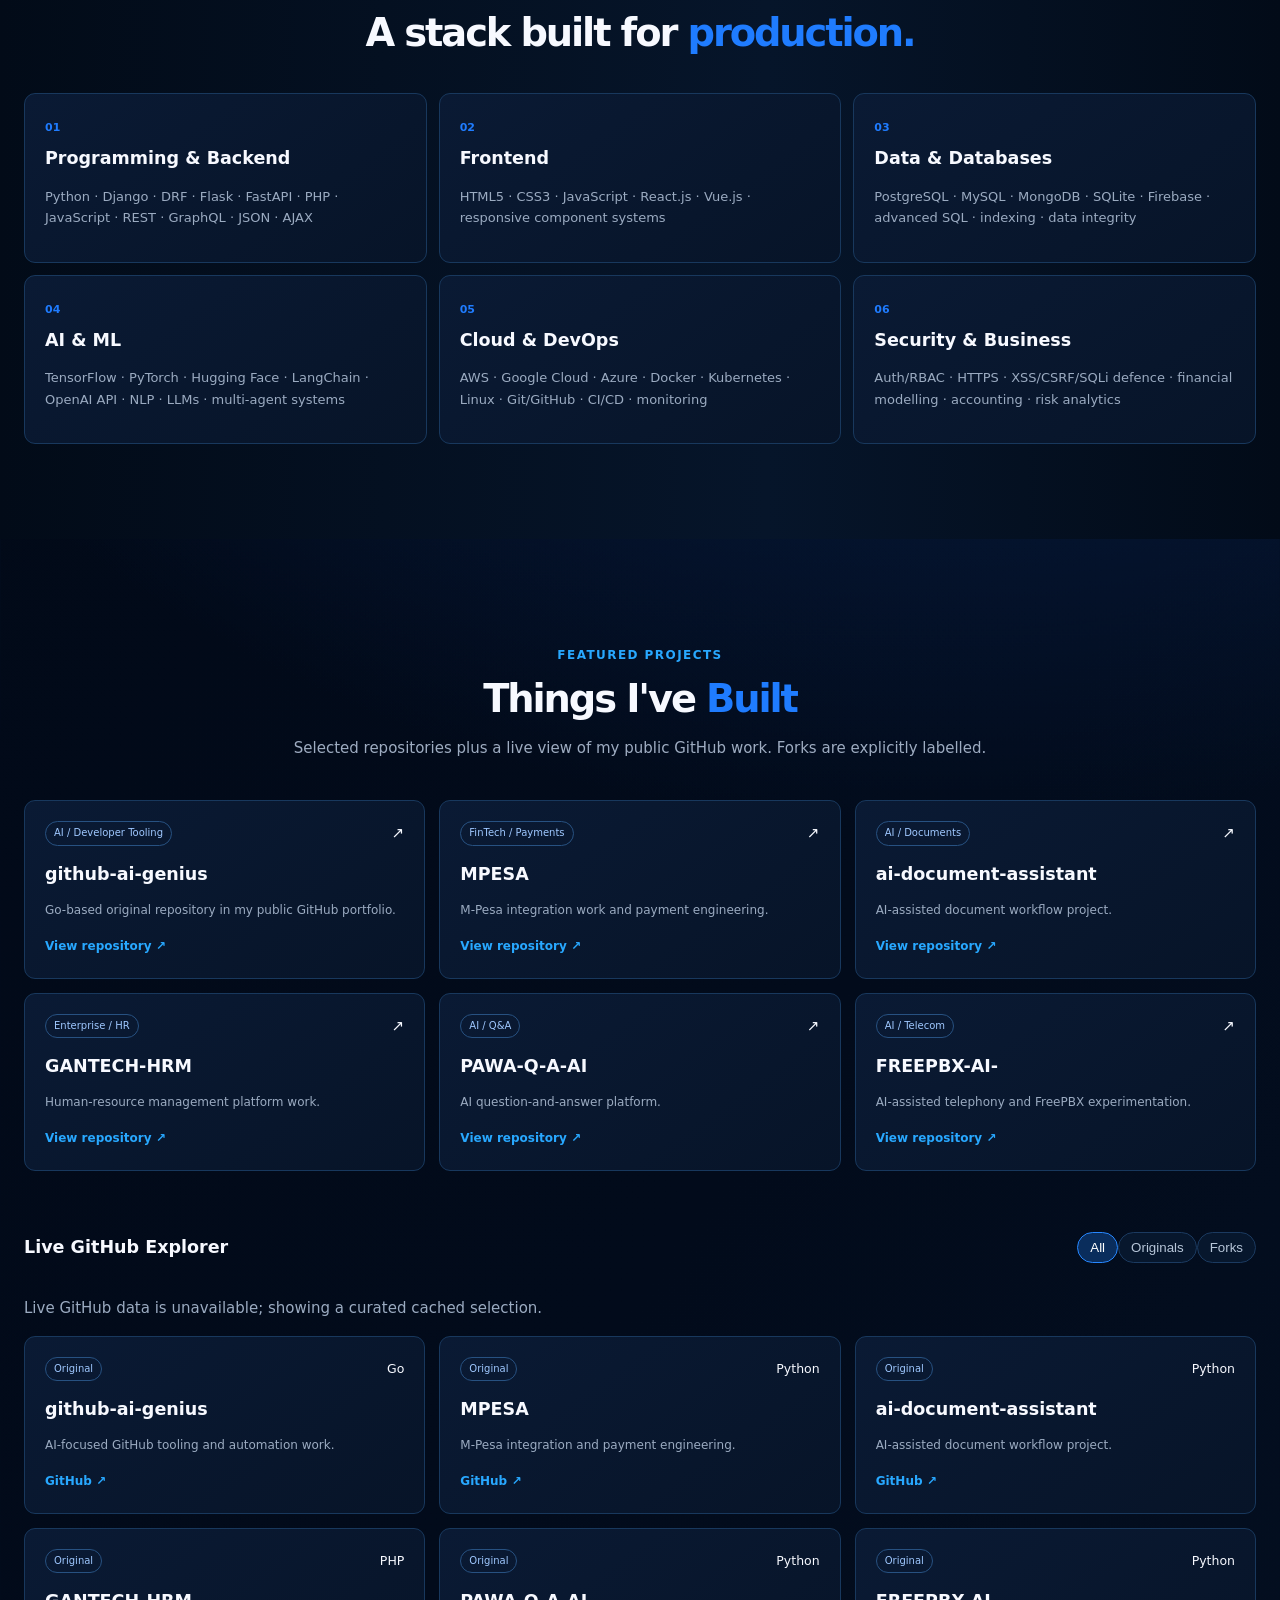
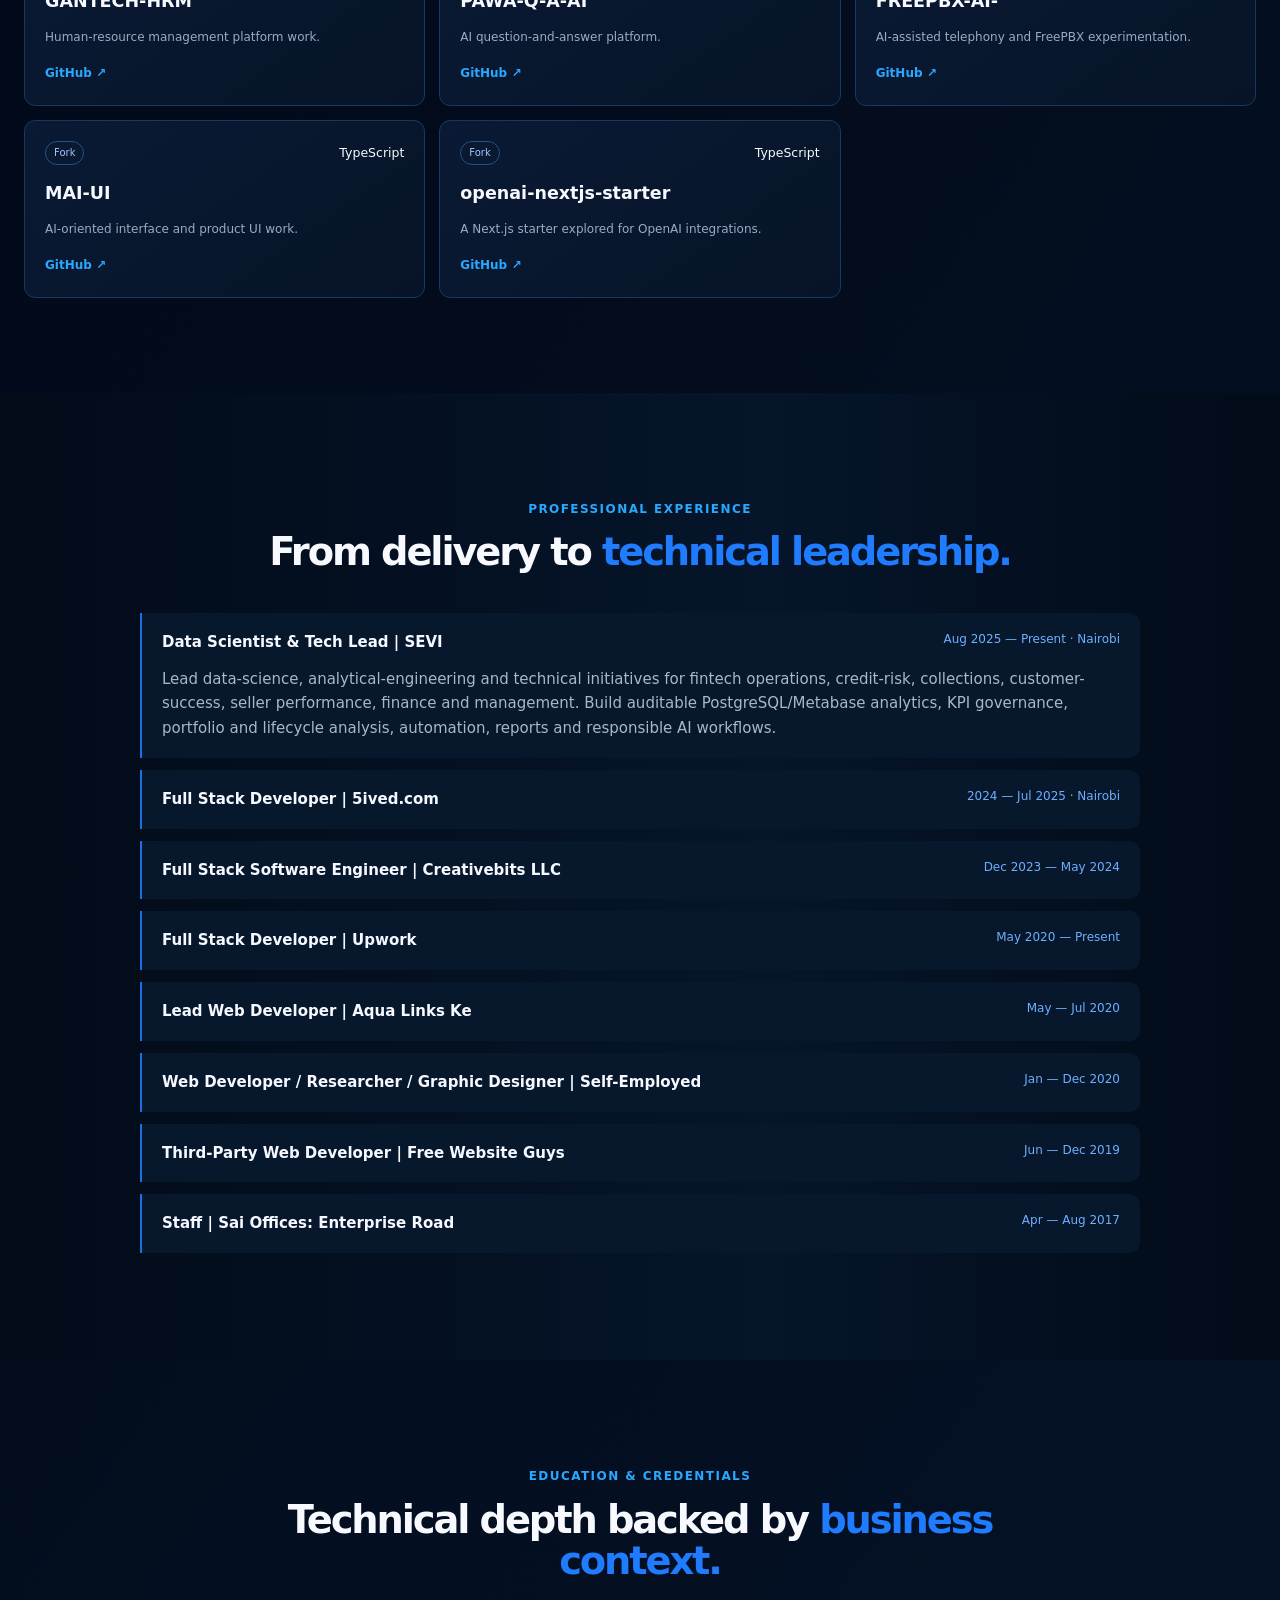
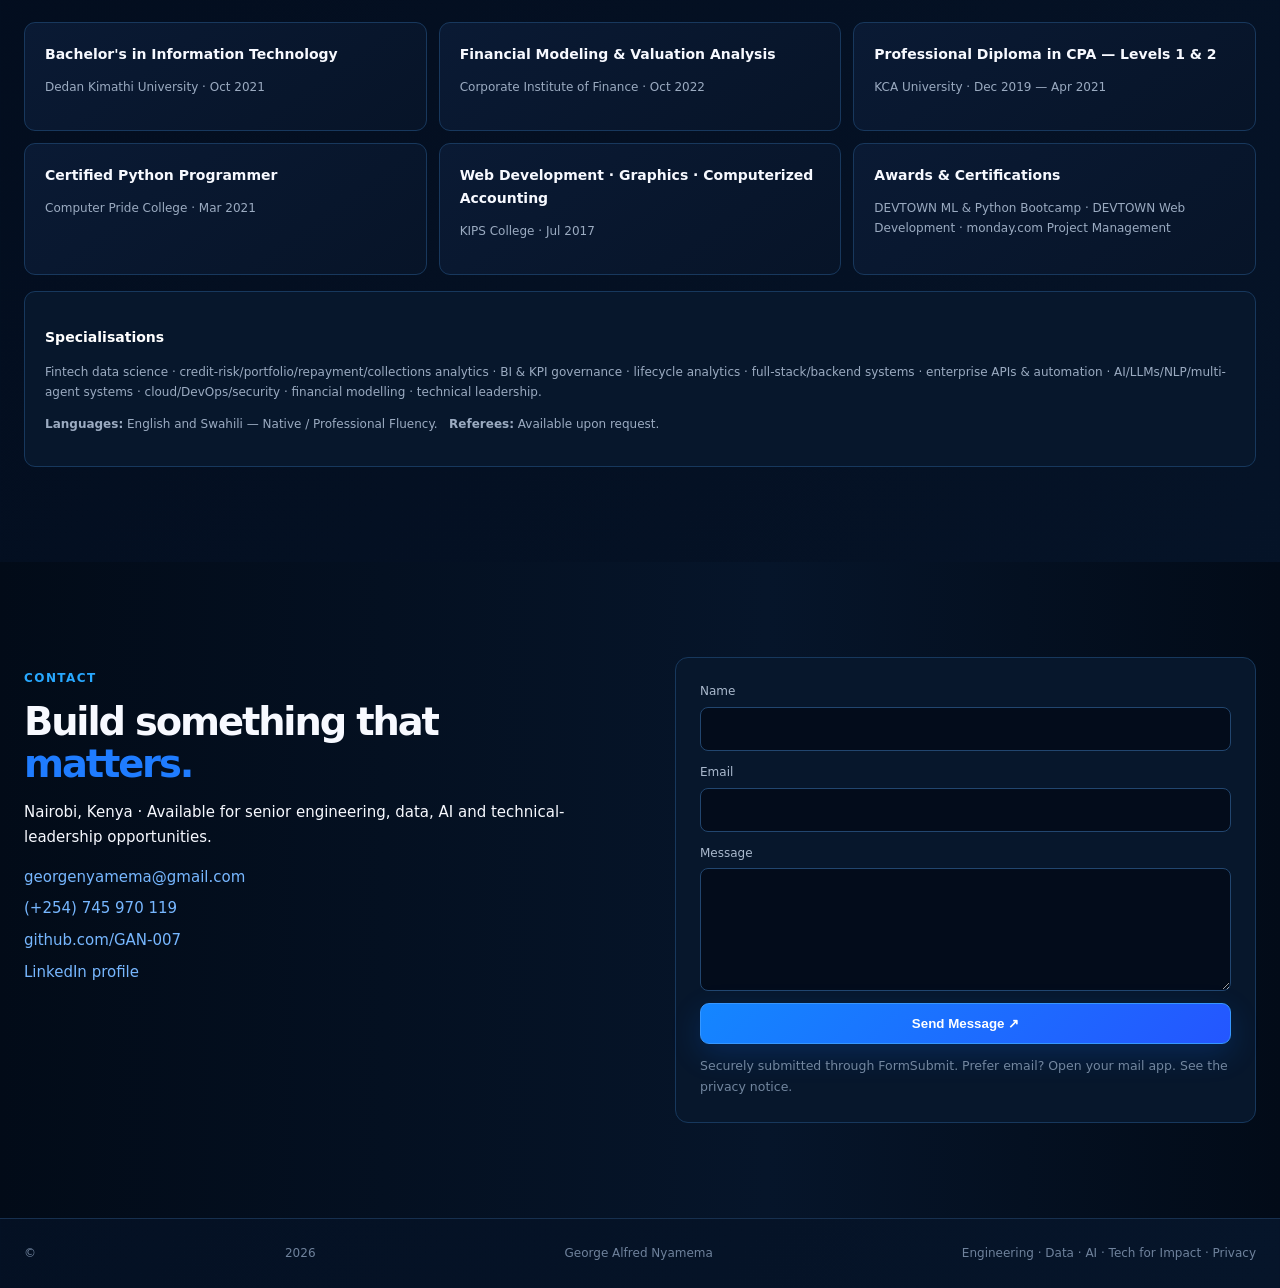
==== commit 21638f94: "Add contact delivery analytics and portfolio CI" ====
--- a/index.html
+++ b/index.html
@@ -1,7 +1,7 @@
 <!doctype html><html lang="en"><head><meta charset="utf-8"><meta name="viewport" content="width=device-width,initial-scale=1"><meta name="theme-color" content="#020a18"><meta name="author" content="George Alfred Nyamema"><meta name="robots" content="index, follow"><meta name="description" content="George Alfred Nyamema — Data Scientist, Tech Lead, Full Stack Software Engineer and AI Engineer in Nairobi, Kenya."><meta property="og:title" content="George Alfred Nyamema | Engineering · Data · AI"><meta property="og:description" content="I build production software, analytical systems and AI workflows that turn complex requirements into measurable outcomes."><meta property="og:image" content="https://gan-007.github.io/assets/images/george-nyamema-hero.webp"><title>George Alfred Nyamema | Engineering · Data · AI</title><link rel="canonical" href="https://gan-007.github.io/"><link rel="manifest" href="site.webmanifest"><link rel="icon" href="main.png" type="image/png"><meta property="og:type" content="website"><meta property="og:url" content="https://gan-007.github.io/"><meta property="og:image:alt" content="George Alfred Nyamema"><meta name="twitter:card" content="summary_large_image"><meta name="twitter:title" content="George Alfred Nyamema | Engineering · Data · AI"><meta name="twitter:description" content="Production software, analytical systems and AI workflows."><meta name="twitter:image" content="https://gan-007.github.io/assets/images/george-nyamema-hero.webp"><script>document.documentElement.classList.add('js')</script><link rel="stylesheet" href="assets/css/styles.css"></head><body>
 <a class="skip" href="#main">Skip to content</a><div class="progress"><i></i></div>
 <header id="header"><div class="shell nav"><a class="brand" href="#home"><b>GN</b><span>George Nyamema</span></a><nav><a class="active" href="#home">Home</a><a href="#about">About</a><a href="#skills">Skills</a><a href="#projects">Projects</a><a href="#experience">Experience</a><a href="#education">Education</a><a href="#contact">Contact</a></nav><a class="btn small" href="#contact">♙&nbsp; Hire Me</a><button id="menu" type="button" aria-label="Open navigation" aria-controls="mobile" aria-expanded="false">☰</button></div><div id="mobile" aria-label="Mobile navigation"><a href="#home">Home</a><a href="#about">About</a><a href="#skills">Skills</a><a href="#projects">Projects</a><a href="#experience">Experience</a><a href="#education">Education</a><a href="#contact">Contact</a></div></header>
-<main id="main"><section class="hero" id="home"><div class="shell hero-grid"><div class="hero-copy reveal"><p class="kicker">DATA SCIENTIST · TECH LEAD · FULL STACK · AI ENGINEERING</p><h1>I Build. I Analyze. <span>I Solve.</span></h1><p class="lead">I design production software, analytical systems and AI workflows that connect business requirements to secure, scalable and measurable outcomes.</p><p class="typed">Focused on <b id="typed">full-stack systems</b><i></i></p><div class="actions"><a class="btn" href="#projects">⚡ View My Work</a><a class="btn outline" href="assets/docs/George_Alfred_Nyamema_CV.pdf" download>⇩ Download CV</a></div><div class="social"><a href="https://github.com/GAN-007" target="_blank" rel="noopener noreferrer" aria-label="GitHub">GH</a><a href="https://linkedin.com/in/george-nyamema-5684181" target="_blank" rel="noopener noreferrer" aria-label="LinkedIn">in</a><a href="mailto:georgenyamema@gmail.com" aria-label="Email">✉</a><a href="tel:+254745970119" aria-label="Phone">☎</a></div></div><div class="portrait reveal"><div class="halo"></div><img src="assets/images/george-nyamema-hero.webp" alt="George Alfred Nyamema" width="500" height="407" fetchpriority="high"><span class="chip c1">● Python · SQL · AI</span><span class="chip c2">● Nairobi, Kenya</span></div></div><div class="shell stats reveal"><article><b>⌘</b><div><strong data-count="7">7</strong><span>+ Years in Technology</span></div></article><article><b>↗</b><div><strong data-count="8">8</strong><span>Professional Roles</span></div></article><article><b>♧</b><div><strong data-count="3">3</strong><span>Core Domains: Engineering · Data · AI</span></div></article><article><b>◉</b><div><strong>Tech for Impact</strong><span>Building systems that matter</span></div></article></div></section>
+<main id="main"><section class="hero" id="home"><div class="shell hero-grid"><div class="hero-copy reveal"><p class="kicker">DATA SCIENTIST · TECH LEAD · FULL STACK · AI ENGINEERING</p><h1>I Build. I Analyze. <span>I Solve.</span></h1><p class="lead">I design production software, analytical systems and AI workflows that connect business requirements to secure, scalable and measurable outcomes.</p><p class="typed">Focused on <b id="typed">full-stack systems</b><i></i></p><div class="actions"><a class="btn" href="#projects">⚡ View My Work</a><a class="btn outline" href="assets/docs/George_Alfred_Nyamema_CV.pdf" download data-goatcounter-click="cv-download">⇩ Download CV</a></div><div class="social"><a href="https://github.com/GAN-007" target="_blank" rel="noopener noreferrer" aria-label="GitHub">GH</a><a href="https://linkedin.com/in/george-nyamema-5684181" target="_blank" rel="noopener noreferrer" aria-label="LinkedIn">in</a><a href="mailto:georgenyamema@gmail.com" aria-label="Email">✉</a><a href="tel:+254745970119" aria-label="Phone">☎</a></div></div><div class="portrait reveal"><div class="halo"></div><img src="assets/images/george-nyamema-hero.webp" alt="George Alfred Nyamema" width="500" height="407" fetchpriority="high"><span class="chip c1">● Python · SQL · AI</span><span class="chip c2">● Nairobi, Kenya</span></div></div><div class="shell stats reveal"><article><b>⌘</b><div><strong data-count="7">7</strong><span>+ Years in Technology</span></div></article><article><b>↗</b><div><strong data-count="8">8</strong><span>Professional Roles</span></div></article><article><b>♧</b><div><strong data-count="3">3</strong><span>Core Domains: Engineering · Data · AI</span></div></article><article><b>◉</b><div><strong>Tech for Impact</strong><span>Building systems that matter</span></div></article></div></section>
 <section id="about" class="section"><div class="shell about"><div class="copy reveal"><p class="kicker">ABOUT ME</p><h2>Passionate about code.<br>Driven by data. Focused on <span>impact.</span></h2><p>Data Scientist, Tech Lead, Full Stack Software Engineer and AI Engineer with multidisciplinary experience spanning fintech, production engineering, business intelligence, advanced SQL analytics, AI, cloud systems, financial modelling, automation and technical leadership.</p><p>At SEVI, I build and govern analytics used across credit-risk, collections, customer-success, finance, operations and executive decision-making.</p><a class="btn outline" href="#experience">Explore My Experience</a></div><div class="services reveal"><article>▣<h3>FullStack Development</h3><p>Secure, responsive, scalable web apps and APIs.</p></article><article>◉<h3>Data Engineering</h3><p>Relational models, analytical datasets and pipelines.</p></article><article>↗<h3>Data Analysis</h3><p>BI, KPI governance, portfolio and lifecycle analytics.</p></article><article>⌘<h3>Machine Learning</h3><p>Predictive modelling, NLP, LLMs and agentic systems.</p></article><article>☁<h3>Cloud & DevOps</h3><p>AWS, GCP, Azure, Docker, Kubernetes and CI/CD.</p></article><article>⚡<h3>Automation</h3><p>AI-assisted workflows, integrations and internal tools.</p></article></div></div></section>
 <section id="skills" class="section alt"><div class="shell"><header class="title reveal"><p class="kicker">TECHNICAL CAPABILITY</p><h2>A stack built for <span>production.</span></h2></header><div class="skill-grid reveal"><article><b>01</b><h3>Programming & Backend</h3><p>Python · Django · DRF · Flask · FastAPI · PHP · JavaScript · REST · GraphQL · JSON · AJAX</p></article><article><b>02</b><h3>Frontend</h3><p>HTML5 · CSS3 · JavaScript · React.js · Vue.js · responsive component systems</p></article><article><b>03</b><h3>Data & Databases</h3><p>PostgreSQL · MySQL · MongoDB · SQLite · Firebase · advanced SQL · indexing · data integrity</p></article><article><b>04</b><h3>AI & ML</h3><p>TensorFlow · PyTorch · Hugging Face · LangChain · OpenAI API · NLP · LLMs · multi-agent systems</p></article><article><b>05</b><h3>Cloud & DevOps</h3><p>AWS · Google Cloud · Azure · Docker · Kubernetes · Linux · Git/GitHub · CI/CD · monitoring</p></article><article><b>06</b><h3>Security & Business</h3><p>Auth/RBAC · HTTPS · XSS/CSRF/SQLi defence · financial modelling · accounting · risk analytics</p></article></div></div></section>
 <section id="projects" class="section"><div class="shell"><header class="title reveal"><p class="kicker">FEATURED PROJECTS</p><h2>Things I've <span>Built</span></h2><p>Selected repositories plus a live view of my public GitHub work. Forks are explicitly labelled.</p></header><div id="featured" class="projects reveal"></div><div class="repo-head"><h3>Live GitHub Explorer</h3><div><button class="filter active" type="button" data-filter="all" aria-pressed="true">All</button><button class="filter" type="button" data-filter="original" aria-pressed="false">Originals</button><button class="filter" type="button" data-filter="fork" aria-pressed="false">Forks</button></div></div><p id="repoStatus" class="muted" role="status">Loading public repositories…</p><div id="repos" class="repo-grid"></div></div></section>
@@ -15,5 +15,5 @@
 <details><summary><b>Third-Party Web Developer | Free Website Guys</b><span>Jun — Dec 2019</span></summary><p>Built and optimised responsive HTML/CSS/JavaScript/jQuery websites, WordPress/HubSpot implementations, e-commerce features, QA, launch and client training.</p></details>
 <details><summary><b>Staff | Sai Offices: Enterprise Road</b><span>Apr — Aug 2017</span></summary><p>Supported administration, communications, scheduling, document processing, equipment/vendor coordination, meetings and operational logistics.</p></details></div></div></section>
 <section id="education" class="section"><div class="shell"><header class="title reveal"><p class="kicker">EDUCATION & CREDENTIALS</p><h2>Technical depth backed by <span>business context.</span></h2></header><div class="edu reveal"><article><h3>Bachelor's in Information Technology</h3><p>Dedan Kimathi University · Oct 2021</p></article><article><h3>Financial Modeling & Valuation Analysis</h3><p>Corporate Institute of Finance · Oct 2022</p></article><article><h3>Professional Diploma in CPA — Levels 1 & 2</h3><p>KCA University · Dec 2019 — Apr 2021</p></article><article><h3>Certified Python Programmer</h3><p>Computer Pride College · Mar 2021</p></article><article><h3>Web Development · Graphics · Computerized Accounting</h3><p>KIPS College · Jul 2017</p></article><article><h3>Awards & Certifications</h3><p>DEVTOWN ML & Python Bootcamp · DEVTOWN Web Development · monday.com Project Management</p></article></div><div class="special reveal"><h3>Specialisations</h3><p>Fintech data science · credit-risk/portfolio/repayment/collections analytics · BI & KPI governance · lifecycle analytics · full-stack/backend systems · enterprise APIs & automation · AI/LLMs/NLP/multi-agent systems · cloud/DevOps/security · financial modelling · technical leadership.</p><p><b>Languages:</b> English and Swahili — Native / Professional Fluency. &nbsp; <b>Referees:</b> Available upon request.</p></div></div></section>
-<section id="contact" class="section alt"><div class="shell contact"><div class="reveal"><p class="kicker">CONTACT</p><h2>Build something that <span>matters.</span></h2><p>Nairobi, Kenya · Available for senior engineering, data, AI and technical-leadership opportunities.</p><div class="contact-links"><a href="mailto:georgenyamema@gmail.com">georgenyamema@gmail.com</a><a href="tel:+254745970119">(+254) 745 970 119</a><a href="https://github.com/GAN-007" target="_blank" rel="noopener noreferrer">github.com/GAN-007</a><a href="https://linkedin.com/in/george-nyamema-5684181" target="_blank" rel="noopener noreferrer">LinkedIn profile</a></div></div><form id="contactForm" class="reveal"><label>Name<input name="name" required></label><label>Email<input name="email" type="email" required></label><label>Message<textarea name="message" rows="5" required></textarea></label><button class="btn" type="submit">Send Message ↗</button><small id="formStatus" role="status">Opens your email client — no form data is stored.</small></form></div></section></main>
-<footer><div class="shell">© <span id="year"></span> George Alfred Nyamema <span>Engineering · Data · AI · Tech for Impact</span></div></footer><aside class="assistant" aria-label="Portfolio assistant"><section id="assistantPanel" class="assistant-panel" aria-labelledby="assistantTitle" hidden><header><div><strong id="assistantTitle">Portfolio Assistant</strong><small>CV-grounded quick answers</small></div><button id="assistantClose" type="button" aria-label="Close portfolio assistant">×</button></header><div id="assistantMessages" class="assistant-messages" aria-live="polite"><p class="msg bot">Ask me about George’s skills, experience, projects, education or contact details.</p></div><div class="assistant-prompts"><button type="button" data-question="What are George’s core skills?">Core skills</button><button type="button" data-question="Tell me about George’s experience.">Experience</button><button type="button" data-question="How can I contact George?">Contact</button></div><form id="assistantForm"><label class="sr-only" for="assistantInput">Ask about George’s portfolio</label><input id="assistantInput" autocomplete="off" maxlength="180" placeholder="Ask about skills or experience…"><button type="submit" aria-label="Send question">→</button></form></section><button id="assistantToggle" class="assistant-toggle" type="button" aria-controls="assistantPanel" aria-expanded="false">Ask about my CV</button></aside><noscript><div class="noscript">JavaScript is off. All portfolio content remains available; live repository loading and the CV assistant require JavaScript.</div></noscript><script type="module" src="assets/js/app.mjs"></script></body></html>+<section id="contact" class="section alt"><div class="shell contact"><div class="reveal"><p class="kicker">CONTACT</p><h2>Build something that <span>matters.</span></h2><p>Nairobi, Kenya · Available for senior engineering, data, AI and technical-leadership opportunities.</p><div class="contact-links"><a href="mailto:georgenyamema@gmail.com">georgenyamema@gmail.com</a><a href="tel:+254745970119">(+254) 745 970 119</a><a href="https://github.com/GAN-007" target="_blank" rel="noopener noreferrer">github.com/GAN-007</a><a href="https://linkedin.com/in/george-nyamema-5684181" target="_blank" rel="noopener noreferrer">LinkedIn profile</a></div></div><form id="contactForm" class="reveal" action="https://formsubmit.co/georgenyamema@gmail.com" method="POST"><input type="hidden" name="_subject" value="New portfolio enquiry"><input type="hidden" name="_next" value="https://gan-007.github.io/thank-you.html"><input type="hidden" name="_template" value="table"><input class="honeypot" type="text" name="_honey" tabindex="-1" autocomplete="off"><label>Name<input name="name" autocomplete="name" maxlength="100" required></label><label>Email<input name="email" type="email" autocomplete="email" maxlength="254" required></label><label>Message<textarea name="message" rows="5" maxlength="5000" required></textarea></label><button class="btn" type="submit" data-goatcounter-click="contact-submit">Send Message ↗</button><small id="formStatus" role="status">Securely submitted through FormSubmit. Prefer email? <a href="mailto:georgenyamema@gmail.com">Open your mail app</a>. See the <a href="privacy.html">privacy notice</a>.</small></form></div></section></main>
+<footer><div class="shell">© <span id="year"></span> George Alfred Nyamema <span>Engineering · Data · AI · Tech for Impact · <a href="privacy.html">Privacy</a></span></div></footer><aside class="assistant" aria-label="Portfolio assistant"><section id="assistantPanel" class="assistant-panel" aria-labelledby="assistantTitle" hidden><header><div><strong id="assistantTitle">Portfolio Assistant</strong><small>CV-grounded quick answers</small></div><button id="assistantClose" type="button" aria-label="Close portfolio assistant">×</button></header><div id="assistantMessages" class="assistant-messages" aria-live="polite"><p class="msg bot">Ask me about George’s skills, experience, projects, education or contact details.</p></div><div class="assistant-prompts"><button type="button" data-question="What are George’s core skills?">Core skills</button><button type="button" data-question="Tell me about George’s experience.">Experience</button><button type="button" data-question="How can I contact George?">Contact</button></div><form id="assistantForm"><label class="sr-only" for="assistantInput">Ask about George’s portfolio</label><input id="assistantInput" autocomplete="off" maxlength="180" placeholder="Ask about skills or experience…"><button type="submit" aria-label="Send question">→</button></form></section><button id="assistantToggle" class="assistant-toggle" type="button" aria-controls="assistantPanel" aria-expanded="false">Ask about my CV</button></aside><noscript><div class="noscript">JavaScript is off. All portfolio content remains available; live repository loading and the CV assistant require JavaScript.</div></noscript><script type="module" src="assets/js/app.mjs"></script><script data-goatcounter="https://gan-007.goatcounter.com/count" async src="https://gc.zgo.at/count.v5.js" crossorigin="anonymous" integrity="sha384-atnOLvQb9t+jTSipvd75X2yginT4PjVbqDdlJAmxMm+wYElFmeR6EmLP5bYeoRVQ"></script></body></html>
--- a/assets/css/styles.css
+++ b/assets/css/styles.css
@@ -1 +1,2 @@
 :root{--bg:#020a18;--bg2:#06152b;--card:#081a34;--line:#18385f;--blue:#1f7cff;--cyan:#28a8ff;--text:#f7f9ff;--muted:#9babc1;--shell:1280px;--shadow:0 22px 70px #0008}*{box-sizing:border-box}html{scroll-behavior:smooth;scroll-padding-top:78px}body{margin:0;background:radial-gradient(circle at 73% 16%,#0d3476 0,transparent 28%),linear-gradient(125deg,#010815,#020b1b 48%,#06152a);color:var(--text);font:15px/1.65 Inter,ui-sans-serif,system-ui,-apple-system,Segoe UI,Arial,sans-serif;overflow-x:hidden}body:before{content:"";position:fixed;inset:0;background-image:linear-gradient(#3a6da008 1px,transparent 1px),linear-gradient(90deg,#3a6da008 1px,transparent 1px);background-size:54px 54px;pointer-events:none}a{color:inherit;text-decoration:none}.shell{width:min(calc(100% - 48px),var(--shell));margin:auto}.skip{position:fixed;left:10px;top:-60px;z-index:99;background:#fff;color:#000;padding:8px 12px}.skip:focus{top:10px}.progress{position:fixed;inset:0 0 auto;height:2px;z-index:100}.progress i{display:block;width:0;height:100%;background:linear-gradient(90deg,var(--cyan),var(--blue))}header#header{position:fixed;inset:0 0 auto;z-index:50;transition:.25s;background:#020a18c8;backdrop-filter:blur(18px);border-bottom:1px solid transparent}.nav{height:76px;display:flex;align-items:center;gap:28px}.brand{display:flex;align-items:center;gap:10px;margin-right:auto;font-weight:800}.brand b{font-size:29px;color:var(--blue);letter-spacing:-3px}.nav nav{display:flex;gap:29px}.nav nav a{font-size:13px;font-weight:650;color:#d7dfed;position:relative;padding:28px 0}.nav nav a:after{content:"";position:absolute;left:0;right:100%;bottom:18px;height:2px;background:var(--blue);transition:.25s}.nav nav a.active,.nav nav a:hover{color:var(--cyan)}.nav nav a.active:after{right:0}.btn{display:inline-flex;align-items:center;justify-content:center;gap:8px;background:linear-gradient(135deg,#1486ff,#2456ff);border:1px solid #3697ff;color:white;font-weight:750;padding:12px 19px;border-radius:9px;box-shadow:0 10px 30px #0b6cff33;cursor:pointer;transition:.25s}.btn:hover{transform:translateY(-2px);box-shadow:0 15px 36px #1678ff55}.btn.small{padding:8px 16px;font-size:13px}.btn.outline{background:#071226b8;border-color:#61728d;box-shadow:none}.btn.outline:hover{border-color:var(--blue)}#menu{display:none;background:none;border:0;color:white;font-size:22px}#mobile{display:none}.hero{padding:130px 0 70px;min-height:820px}.hero-grid{display:grid;grid-template-columns:1.12fr .88fr;align-items:center;gap:38px}.kicker{color:var(--cyan);font-size:12px;font-weight:850;letter-spacing:.12em}.hero h1,.section h2{margin:12px 0 16px;line-height:1.08;letter-spacing:-.055em}.hero h1{font-size:clamp(2.7rem,4.2vw,4rem);white-space:nowrap}.hero h1 span,.section h2 span{color:var(--blue)}.lead{max-width:620px;color:#b6c3d6;font-size:17px}.typed{color:#8093ad;margin:24px 0}.typed b{color:#e9f0fc}.typed i{display:inline-block;width:2px;height:17px;background:var(--blue);margin-left:4px;vertical-align:-3px;animation:blink .8s steps(2) infinite}.actions,.social{display:flex;gap:12px;flex-wrap:wrap}.actions{margin-top:27px}.social{margin-top:26px}.social a{width:39px;height:39px;border:1px solid #1c3558;border-radius:50%;display:grid;place-items:center;background:#0a1830;color:#c7d3e4;font-size:12px;font-weight:800}.social a:hover{border-color:var(--blue);color:var(--cyan);transform:translateY(-2px)}.portrait{height:520px;position:relative;display:grid;place-items:end center}.portrait img{position:relative;z-index:2;width:min(100%,530px);max-height:500px;object-fit:cover;object-position:center top;filter:saturate(1.08) contrast(1.03);mask-image:linear-gradient(#000 0 82%,transparent 100%);-webkit-mask-image:linear-gradient(#000 0 82%,transparent 100%)}.halo{position:absolute;z-index:0;width:470px;height:470px;border-radius:50%;background:radial-gradient(circle,#167dff9c,transparent 66%);box-shadow:0 0 95px #167dff55}.portrait:before,.portrait:after{content:"";position:absolute;border:1px solid #1379ff1f;border-radius:50%;width:520px;height:520px}.portrait:after{width:620px;height:620px}.chip{position:absolute;z-index:4;border:1px solid #17477b;background:#05152be6;padding:7px 12px;border-radius:9px;font-size:11px;color:#b7c7dc}.chip:first-letter{color:var(--blue)}.c1{left:0;bottom:95px}.c2{right:0;top:135px}.stats{display:grid;grid-template-columns:repeat(4,1fr);border:1px solid #16365c;background:#06162cdd;border-radius:16px;box-shadow:var(--shadow);margin-top:-20px}.stats article{padding:20px 24px;display:flex;gap:15px;align-items:center}.stats article+article{border-left:1px solid #193454}.stats article>b{width:45px;height:45px;border-radius:50%;border:1px solid #174378;display:grid;place-items:center;color:var(--cyan);font-size:18px}.stats strong{display:block;color:var(--blue);font-size:24px;line-height:1.1}.stats span{display:block;color:var(--muted);font-size:12px;margin-top:5px}.section{padding:95px 0}.alt{background:linear-gradient(90deg,#020b18,#06152a 60%,#020b18)}.about{display:grid;grid-template-columns:.85fr 1.15fr;gap:70px;align-items:center}.section h2{font-size:clamp(2rem,3vw,3.15rem)}.copy>p:not(.kicker),.title>p:not(.kicker){color:#9eacc1}.services{display:grid;grid-template-columns:repeat(3,1fr);gap:10px}.services article,.skill-grid article,.edu article,.projects article,.repo-grid article{border:1px solid #18385d;background:linear-gradient(145deg,#0a1a34,#071428);border-radius:11px;padding:20px;transition:.25s}.services article:hover,.skill-grid article:hover,.projects article:hover,.repo-grid article:hover{transform:translateY(-5px);border-color:#237ef7;box-shadow:0 18px 45px #0005}.services article{color:var(--cyan);font-size:25px}.services h3{font-size:14px;color:white;margin:8px 0 2px}.services p{font-size:12px;color:var(--muted);margin:0}.title{text-align:center;max-width:760px;margin:0 auto 40px}.title h2{margin-top:4px}.skill-grid{display:grid;grid-template-columns:repeat(3,1fr);gap:12px}.skill-grid b{color:var(--blue);font-size:11px}.skill-grid h3{margin:5px 0}.skill-grid p{color:var(--muted);font-size:13px}.projects,.repo-grid{display:grid;grid-template-columns:repeat(3,1fr);gap:14px}.project-top,.repo-top{display:flex;align-items:center;justify-content:space-between;gap:10px}.tag{font-size:10px;border:1px solid #275181;border-radius:99px;padding:3px 8px;color:#9fc8ff}.projects h3,.repo-grid h3{margin:14px 0 5px}.projects p,.repo-grid p{color:var(--muted);font-size:12px}.project-link{color:var(--cyan);font-weight:700;font-size:12px}.repo-head{display:flex;justify-content:space-between;align-items:center;margin:45px 0 16px}.filter{background:#07172d;color:#b6c5d8;border:1px solid #1b3a60;border-radius:99px;padding:7px 12px;cursor:pointer}.filter.active,.filter:hover{color:#fff;border-color:#2787ff;background:#0a2d5c}.timeline{max-width:1000px;margin:auto}.timeline details{border-left:2px solid #1d6fe3;background:#07172c;border-radius:0 10px 10px 0;margin:12px 0;padding:17px 20px}.timeline summary{cursor:pointer;list-style:none;display:flex;justify-content:space-between;gap:20px}.timeline summary b{color:#f5f8ff}.timeline summary span{color:#6faeff;font-size:12px}.timeline p{color:#a9b7ca;margin:12px 0 0}.edu{display:grid;grid-template-columns:repeat(3,1fr);gap:12px}.edu h3{font-size:14px;margin:0 0 5px}.edu p,.special{color:var(--muted);font-size:12px}.special{margin-top:16px;border:1px solid #17385d;background:#07172c;padding:20px;border-radius:11px}.special h3{color:white}.contact{display:grid;grid-template-columns:1fr 1fr;gap:70px}.contact-links{display:grid;gap:7px}.contact-links a{color:#77b7ff}.contact form{display:grid;gap:12px;border:1px solid #17385d;background:#07172c;padding:24px;border-radius:13px}.contact label{font-size:12px;color:#aab9cd;display:grid;gap:5px}input,textarea{width:100%;border:1px solid #22466f;background:#030c1b;color:#fff;border-radius:8px;padding:11px;font:inherit}input:focus,textarea:focus{outline:2px solid #1f7cff55;border-color:var(--blue)}form small{color:#72869f}footer{border-top:1px solid #17304f;padding:25px 0;color:#6f829c;font-size:12px}footer .shell{display:flex;justify-content:space-between}.js .reveal{opacity:0;transform:translateY(18px);transition:.7s cubic-bezier(.2,.7,.2,1)}.js .reveal.in{opacity:1;transform:none}.muted{color:var(--muted)}@keyframes blink{50%{opacity:0}}@media(max-width:1000px){.nav nav,.desktop-hire{display:none}#menu{display:block}.hero-grid,.about,.contact{grid-template-columns:1fr}.hero h1{white-space:normal}.portrait{height:470px}.stats{grid-template-columns:repeat(2,1fr)}.stats article:nth-child(3){border-left:0;border-top:1px solid #193454}.stats article:nth-child(4){border-top:1px solid #193454}.services,.skill-grid,.projects,.repo-grid,.edu{grid-template-columns:repeat(2,1fr)}#mobile.open{display:grid;padding:12px 24px 22px;gap:10px;border-top:1px solid #17304f}.nav .btn{display:none}}@media(max-width:620px){.shell{width:min(calc(100% - 28px),var(--shell))}.hero{padding-top:110px}.hero h1{font-size:2.75rem}.portrait{height:400px}.chip{display:none}.stats{grid-template-columns:1fr}.stats article+article{border-left:0;border-top:1px solid #193454}.services,.skill-grid,.projects,.repo-grid,.edu{grid-template-columns:1fr}.section{padding:72px 0}.timeline summary{display:block}.timeline summary span{display:block;margin-top:5px}.repo-head{display:block}.repo-head>div{margin-top:10px}.contact{gap:30px}footer .shell{display:block}.social a{width:42px;height:42px}}@media(prefers-reduced-motion:reduce){*{scroll-behavior:auto!important;transition:none!important;animation:none!important}.reveal{opacity:1;transform:none}}[hidden]{display:none!important}.sr-only{position:absolute!important;width:1px;height:1px;padding:0;margin:-1px;overflow:hidden;clip:rect(0,0,0,0);white-space:nowrap;border:0}:focus-visible{outline:3px solid #66b5ff;outline-offset:3px}.text-link{align-self:center;color:var(--cyan);font-size:13px;font-weight:700}.assistant{display:none;position:fixed;right:22px;bottom:22px;z-index:80}.js .assistant{display:block}.assistant-toggle{border:1px solid #3697ff;border-radius:99px;background:linear-gradient(135deg,#1486ff,#2456ff);box-shadow:0 15px 40px #0009;color:#fff;font:inherit;font-weight:750;padding:12px 18px;cursor:pointer}.assistant-panel{position:absolute;right:0;bottom:58px;width:min(370px,calc(100vw - 28px));overflow:hidden;border:1px solid #285889;border-radius:16px;background:#06152bf2;box-shadow:0 25px 80px #000b;backdrop-filter:blur(18px)}.assistant-panel>header{position:static;display:flex;align-items:center;justify-content:space-between;padding:14px 16px;border-bottom:1px solid #18385f;background:#081a34}.assistant-panel header div{display:grid}.assistant-panel header small{color:var(--muted)}.assistant-panel header button{border:0;background:transparent;color:#fff;font-size:23px;cursor:pointer}.assistant-messages{display:grid;gap:9px;max-height:290px;overflow:auto;padding:14px}.msg{max-width:90%;margin:0;padding:9px 11px;border-radius:10px;background:#10284a;color:#dbe8fa;font-size:12px}.msg.user{justify-self:end;background:#155fc5;color:#fff}.assistant-prompts{display:flex;gap:6px;padding:0 14px 10px;overflow:auto}.assistant-prompts button{white-space:nowrap;border:1px solid #275181;border-radius:99px;background:#07172d;color:#b9d8ff;padding:5px 8px;cursor:pointer}.assistant-panel form{display:flex;padding:12px;border-top:1px solid #18385f}.assistant-panel input{min-width:0;border-radius:8px 0 0 8px}.assistant-panel form button{width:45px;border:0;border-radius:0 8px 8px 0;background:var(--blue);color:#fff;font-size:20px;cursor:pointer}.noscript{position:fixed;z-index:120;inset:auto 14px 14px;padding:12px;border:1px solid #ffb347;background:#2c1d08;color:#fff;border-radius:8px}@media(max-width:620px){.assistant{right:14px;bottom:14px}.assistant-panel{bottom:55px}.assistant-toggle{padding:10px 14px}}
+.honeypot{position:absolute!important;left:-10000px!important;width:1px!important;height:1px!important;opacity:0!important}.standalone-page{min-height:100vh;display:grid;place-items:center;padding:24px}.standalone-card{width:min(620px,100%);border:1px solid #18385d;background:linear-gradient(145deg,#0a1a34,#071428);border-radius:16px;padding:clamp(28px,6vw,55px);box-shadow:var(--shadow)}.standalone-card h1{font-size:clamp(2rem,5vw,3.4rem);line-height:1.08}.standalone-card p:not(.kicker){color:var(--muted);margin-bottom:28px}
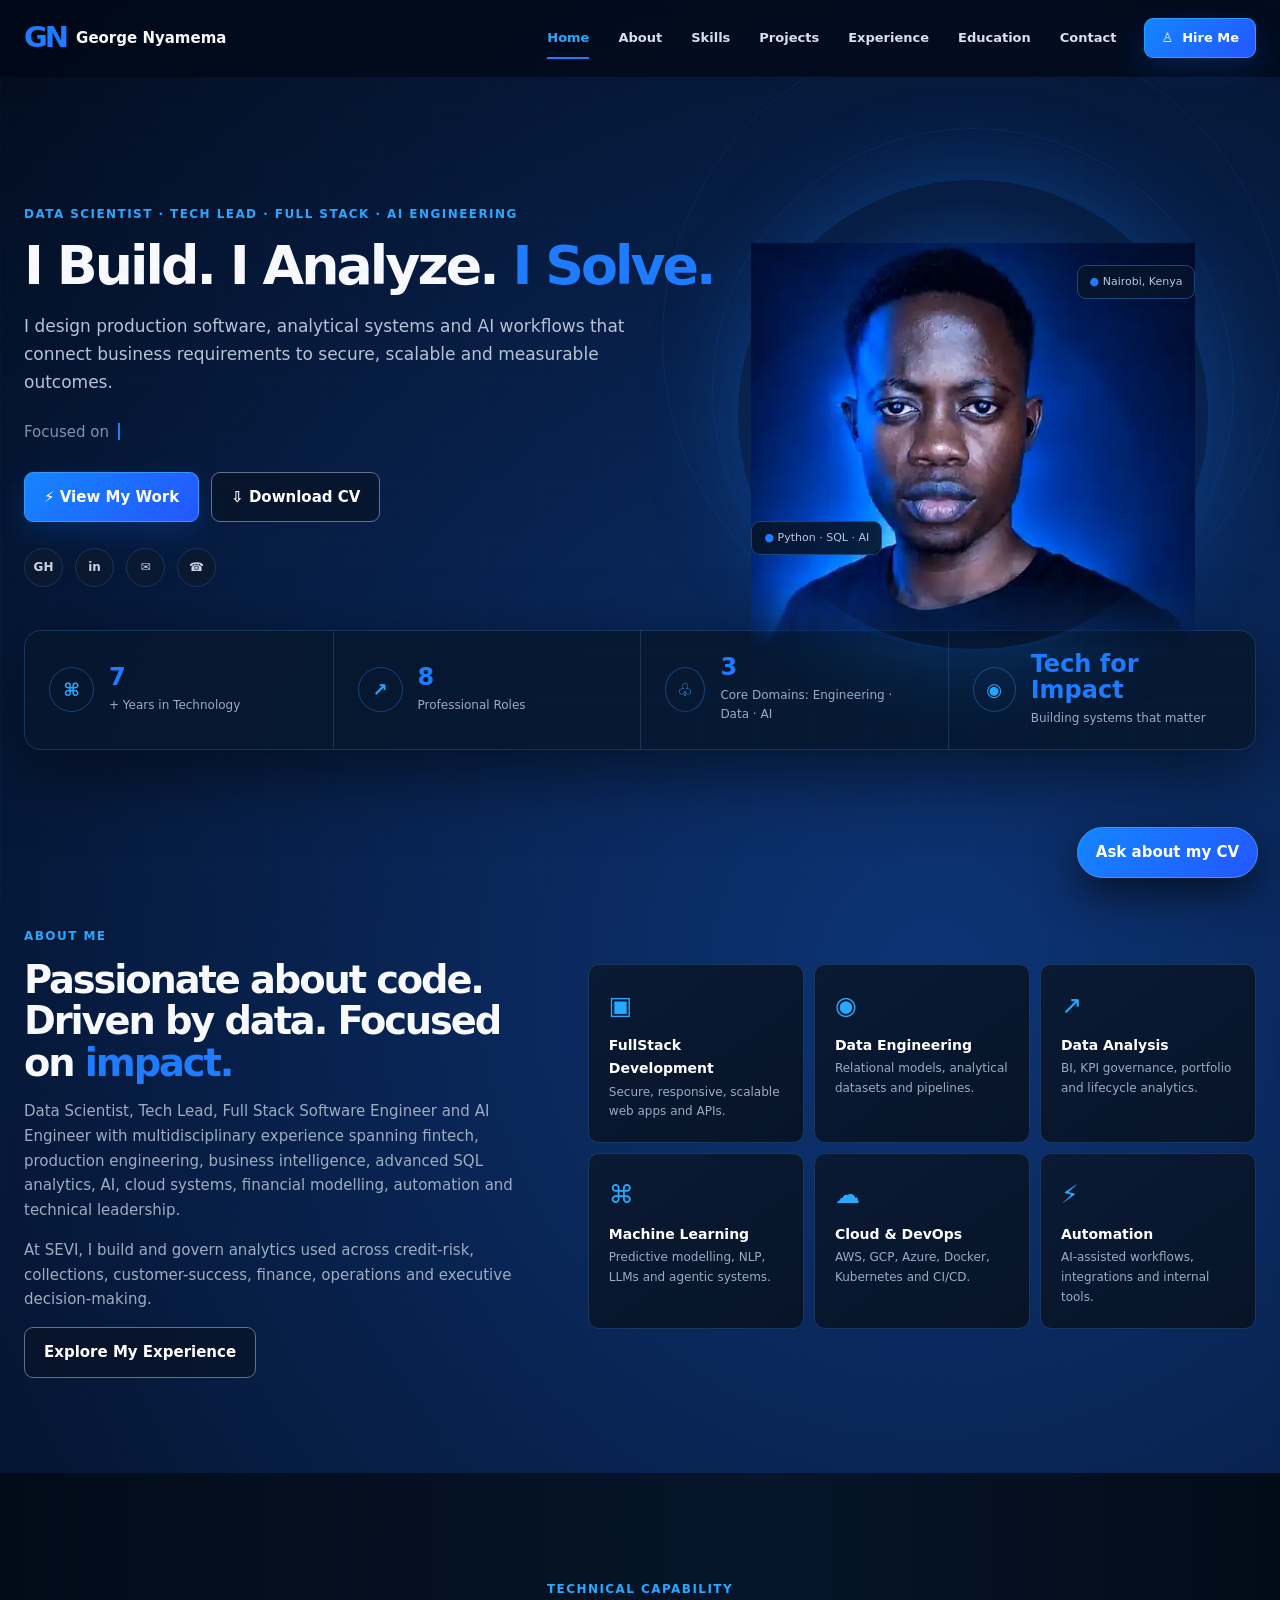
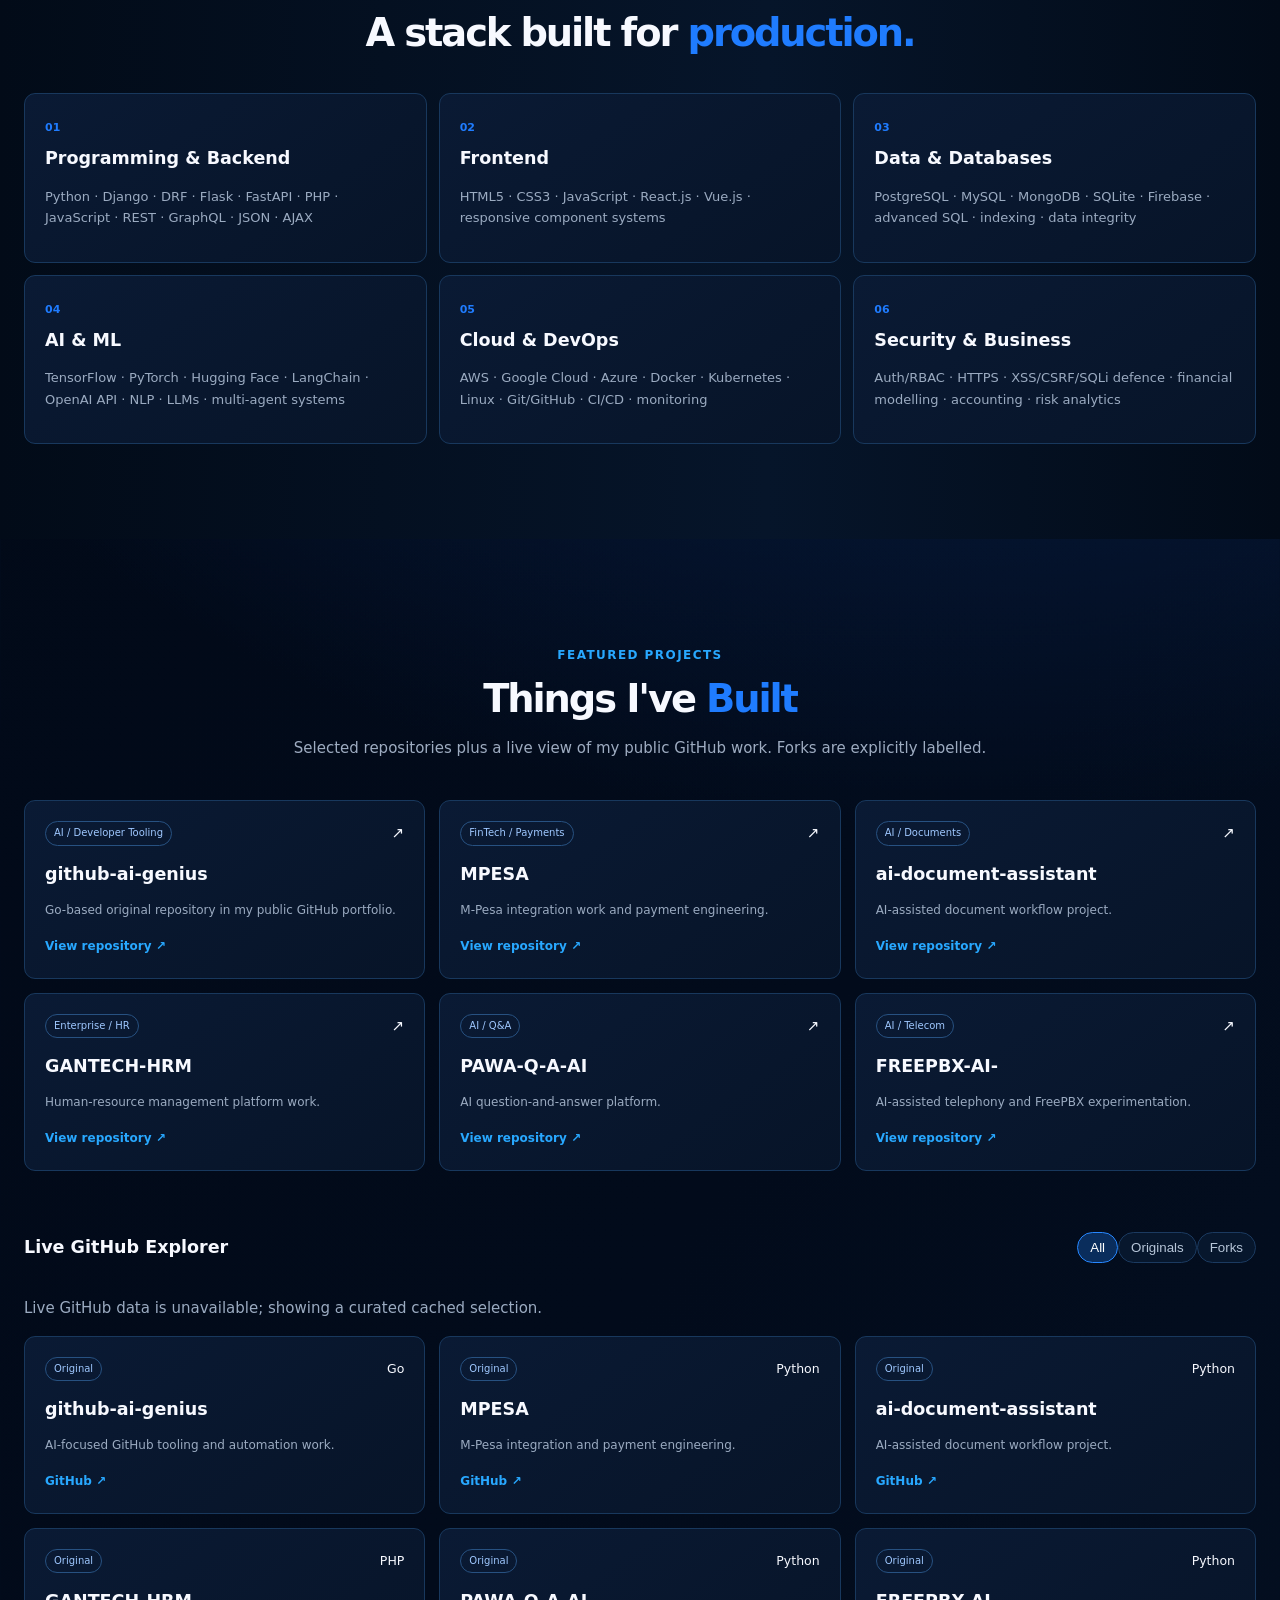
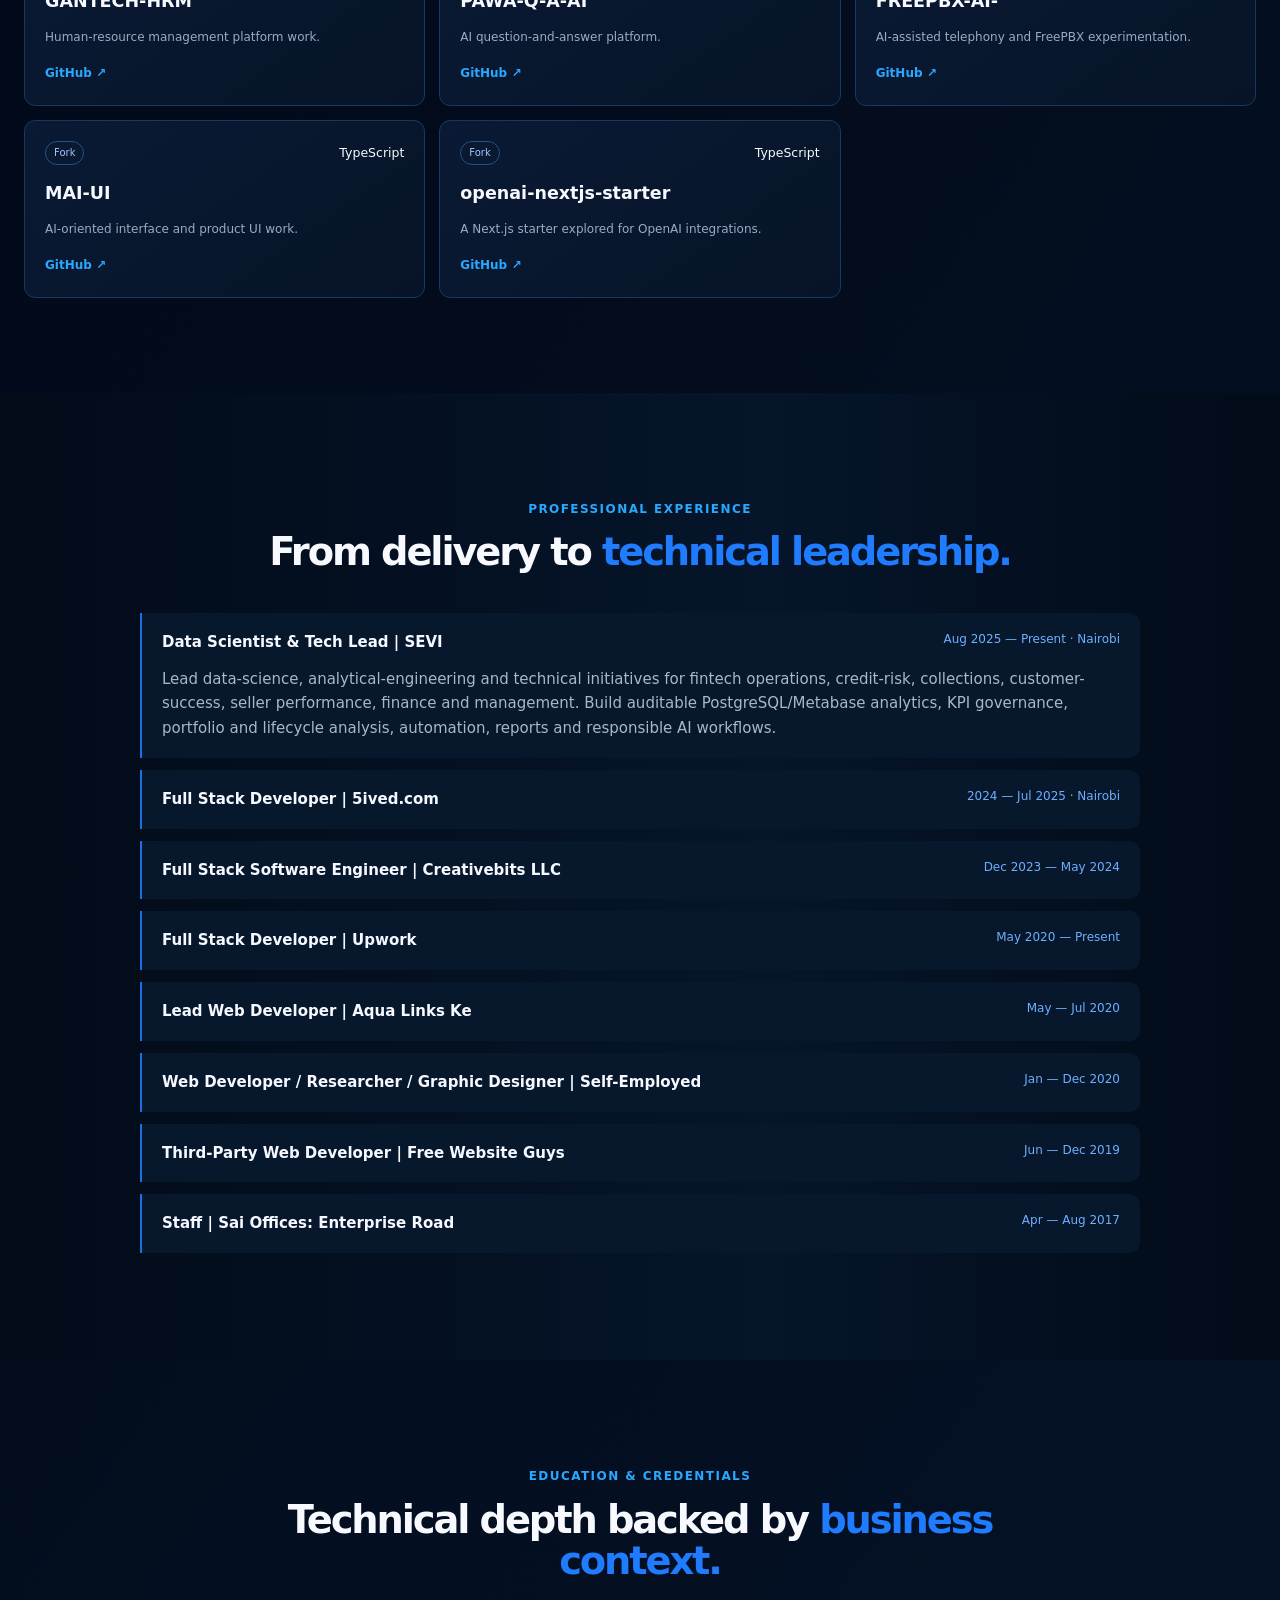
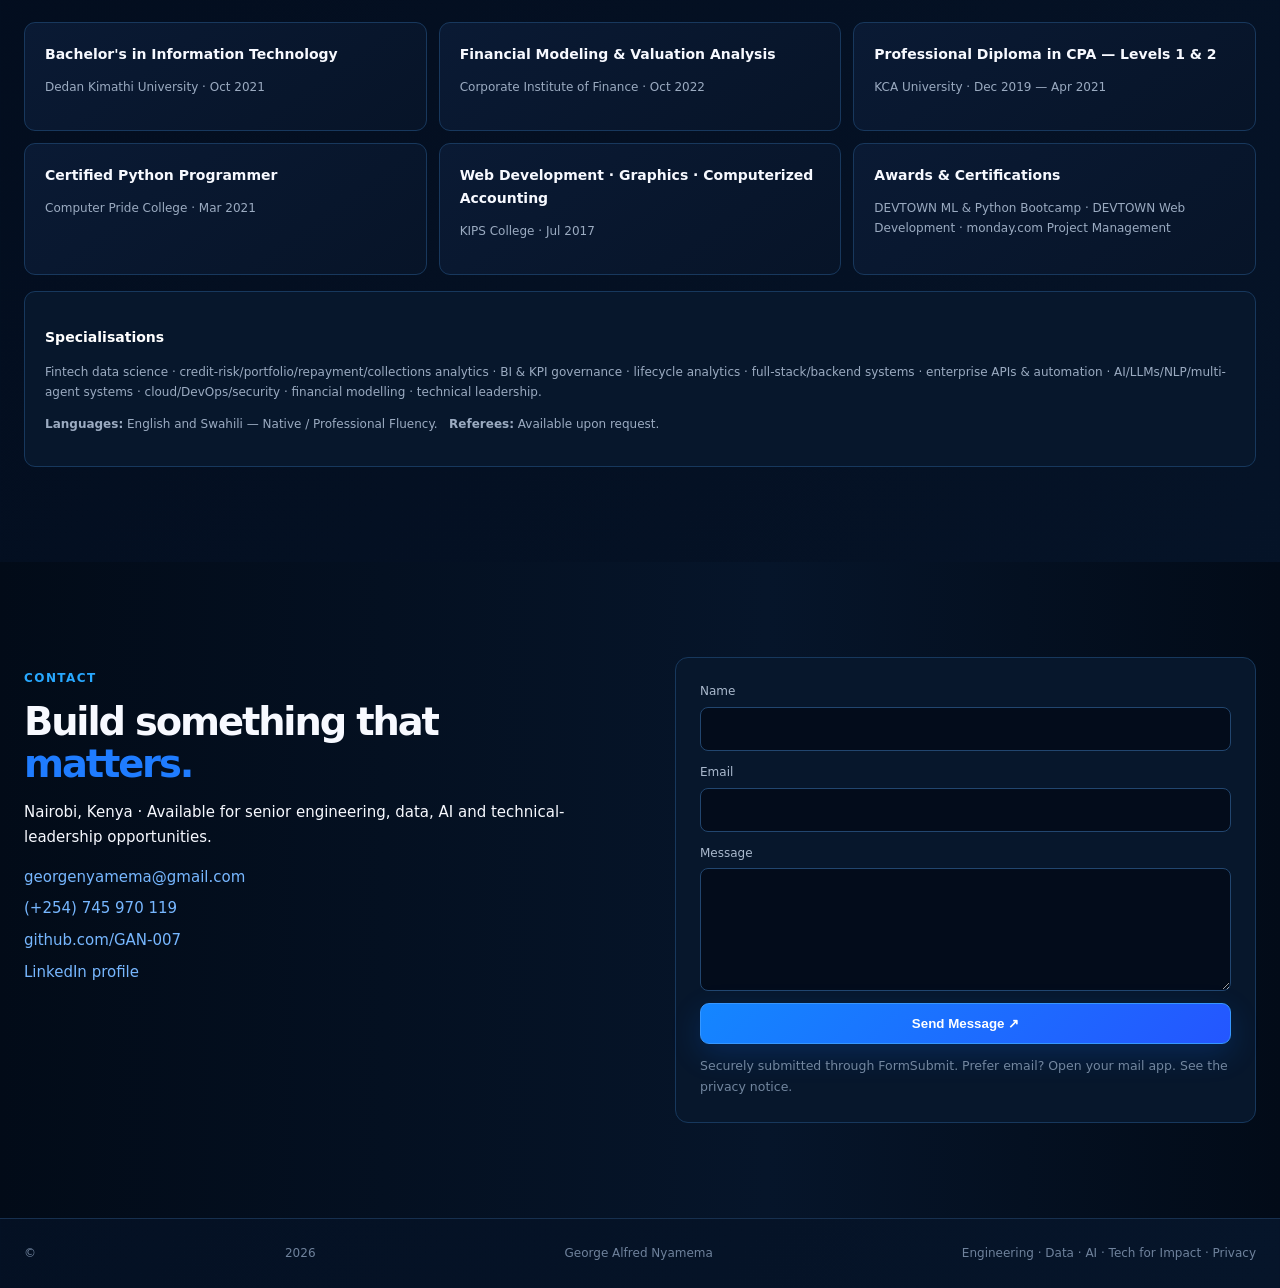
==== commit 2ae16ed2: "config(portfolio): add opt-in public System-One endpoint metadata" ====
--- a/index.html
+++ b/index.html
@@ -1,4 +1,4 @@
-<!doctype html><html lang="en"><head><meta charset="utf-8"><meta name="viewport" content="width=device-width,initial-scale=1"><meta name="theme-color" content="#020a18"><meta name="author" content="George Alfred Nyamema"><meta name="robots" content="index, follow"><meta name="description" content="George Alfred Nyamema — Data Scientist, Tech Lead, Full Stack Software Engineer and AI Engineer in Nairobi, Kenya."><meta property="og:title" content="George Alfred Nyamema | Engineering · Data · AI"><meta property="og:description" content="I build production software, analytical systems and AI workflows that turn complex requirements into measurable outcomes."><meta property="og:image" content="https://gan-007.github.io/assets/images/george-nyamema-hero.webp"><title>George Alfred Nyamema | Engineering · Data · AI</title><link rel="canonical" href="https://gan-007.github.io/"><link rel="manifest" href="site.webmanifest"><link rel="icon" href="main.png" type="image/png"><meta property="og:type" content="website"><meta property="og:url" content="https://gan-007.github.io/"><meta property="og:image:alt" content="George Alfred Nyamema"><meta name="twitter:card" content="summary_large_image"><meta name="twitter:title" content="George Alfred Nyamema | Engineering · Data · AI"><meta name="twitter:description" content="Production software, analytical systems and AI workflows."><meta name="twitter:image" content="https://gan-007.github.io/assets/images/george-nyamema-hero.webp"><script>document.documentElement.classList.add('js')</script><link rel="stylesheet" href="assets/css/styles.css"></head><body>
+<!doctype html><html lang="en"><head><meta charset="utf-8"><meta name="viewport" content="width=device-width,initial-scale=1"><meta name="theme-color" content="#020a18"><meta name="author" content="George Alfred Nyamema"><meta name="system-one-endpoint" content=""><meta name="robots" content="index, follow"><meta name="description" content="George Alfred Nyamema — Data Scientist, Tech Lead, Full Stack Software Engineer and AI Engineer in Nairobi, Kenya."><meta property="og:title" content="George Alfred Nyamema | Engineering · Data · AI"><meta property="og:description" content="I build production software, analytical systems and AI workflows that turn complex requirements into measurable outcomes."><meta property="og:image" content="https://gan-007.github.io/assets/images/george-nyamema-hero.webp"><title>George Alfred Nyamema | Engineering · Data · AI</title><link rel="canonical" href="https://gan-007.github.io/"><link rel="manifest" href="site.webmanifest"><link rel="icon" href="main.png" type="image/png"><meta property="og:type" content="website"><meta property="og:url" content="https://gan-007.github.io/"><meta property="og:image:alt" content="George Alfred Nyamema"><meta name="twitter:card" content="summary_large_image"><meta name="twitter:title" content="George Alfred Nyamema | Engineering · Data · AI"><meta name="twitter:description" content="Production software, analytical systems and AI workflows."><meta name="twitter:image" content="https://gan-007.github.io/assets/images/george-nyamema-hero.webp"><script>document.documentElement.classList.add('js')</script><link rel="stylesheet" href="assets/css/styles.css"></head><body>
 <a class="skip" href="#main">Skip to content</a><div class="progress"><i></i></div>
 <header id="header"><div class="shell nav"><a class="brand" href="#home"><b>GN</b><span>George Nyamema</span></a><nav><a class="active" href="#home">Home</a><a href="#about">About</a><a href="#skills">Skills</a><a href="#projects">Projects</a><a href="#experience">Experience</a><a href="#education">Education</a><a href="#contact">Contact</a></nav><a class="btn small" href="#contact">♙&nbsp; Hire Me</a><button id="menu" type="button" aria-label="Open navigation" aria-controls="mobile" aria-expanded="false">☰</button></div><div id="mobile" aria-label="Mobile navigation"><a href="#home">Home</a><a href="#about">About</a><a href="#skills">Skills</a><a href="#projects">Projects</a><a href="#experience">Experience</a><a href="#education">Education</a><a href="#contact">Contact</a></div></header>
 <main id="main"><section class="hero" id="home"><div class="shell hero-grid"><div class="hero-copy reveal"><p class="kicker">DATA SCIENTIST · TECH LEAD · FULL STACK · AI ENGINEERING</p><h1>I Build. I Analyze. <span>I Solve.</span></h1><p class="lead">I design production software, analytical systems and AI workflows that connect business requirements to secure, scalable and measurable outcomes.</p><p class="typed">Focused on <b id="typed">full-stack systems</b><i></i></p><div class="actions"><a class="btn" href="#projects">⚡ View My Work</a><a class="btn outline" href="assets/docs/George_Alfred_Nyamema_CV.pdf" download data-goatcounter-click="cv-download">⇩ Download CV</a></div><div class="social"><a href="https://github.com/GAN-007" target="_blank" rel="noopener noreferrer" aria-label="GitHub">GH</a><a href="https://linkedin.com/in/george-nyamema-5684181" target="_blank" rel="noopener noreferrer" aria-label="LinkedIn">in</a><a href="mailto:georgenyamema@gmail.com" aria-label="Email">✉</a><a href="tel:+254745970119" aria-label="Phone">☎</a></div></div><div class="portrait reveal"><div class="halo"></div><img src="assets/images/george-nyamema-hero.webp" alt="George Alfred Nyamema" width="500" height="407" fetchpriority="high"><span class="chip c1">● Python · SQL · AI</span><span class="chip c2">● Nairobi, Kenya</span></div></div><div class="shell stats reveal"><article><b>⌘</b><div><strong data-count="7">7</strong><span>+ Years in Technology</span></div></article><article><b>↗</b><div><strong data-count="8">8</strong><span>Professional Roles</span></div></article><article><b>♧</b><div><strong data-count="3">3</strong><span>Core Domains: Engineering · Data · AI</span></div></article><article><b>◉</b><div><strong>Tech for Impact</strong><span>Building systems that matter</span></div></article></div></section>
